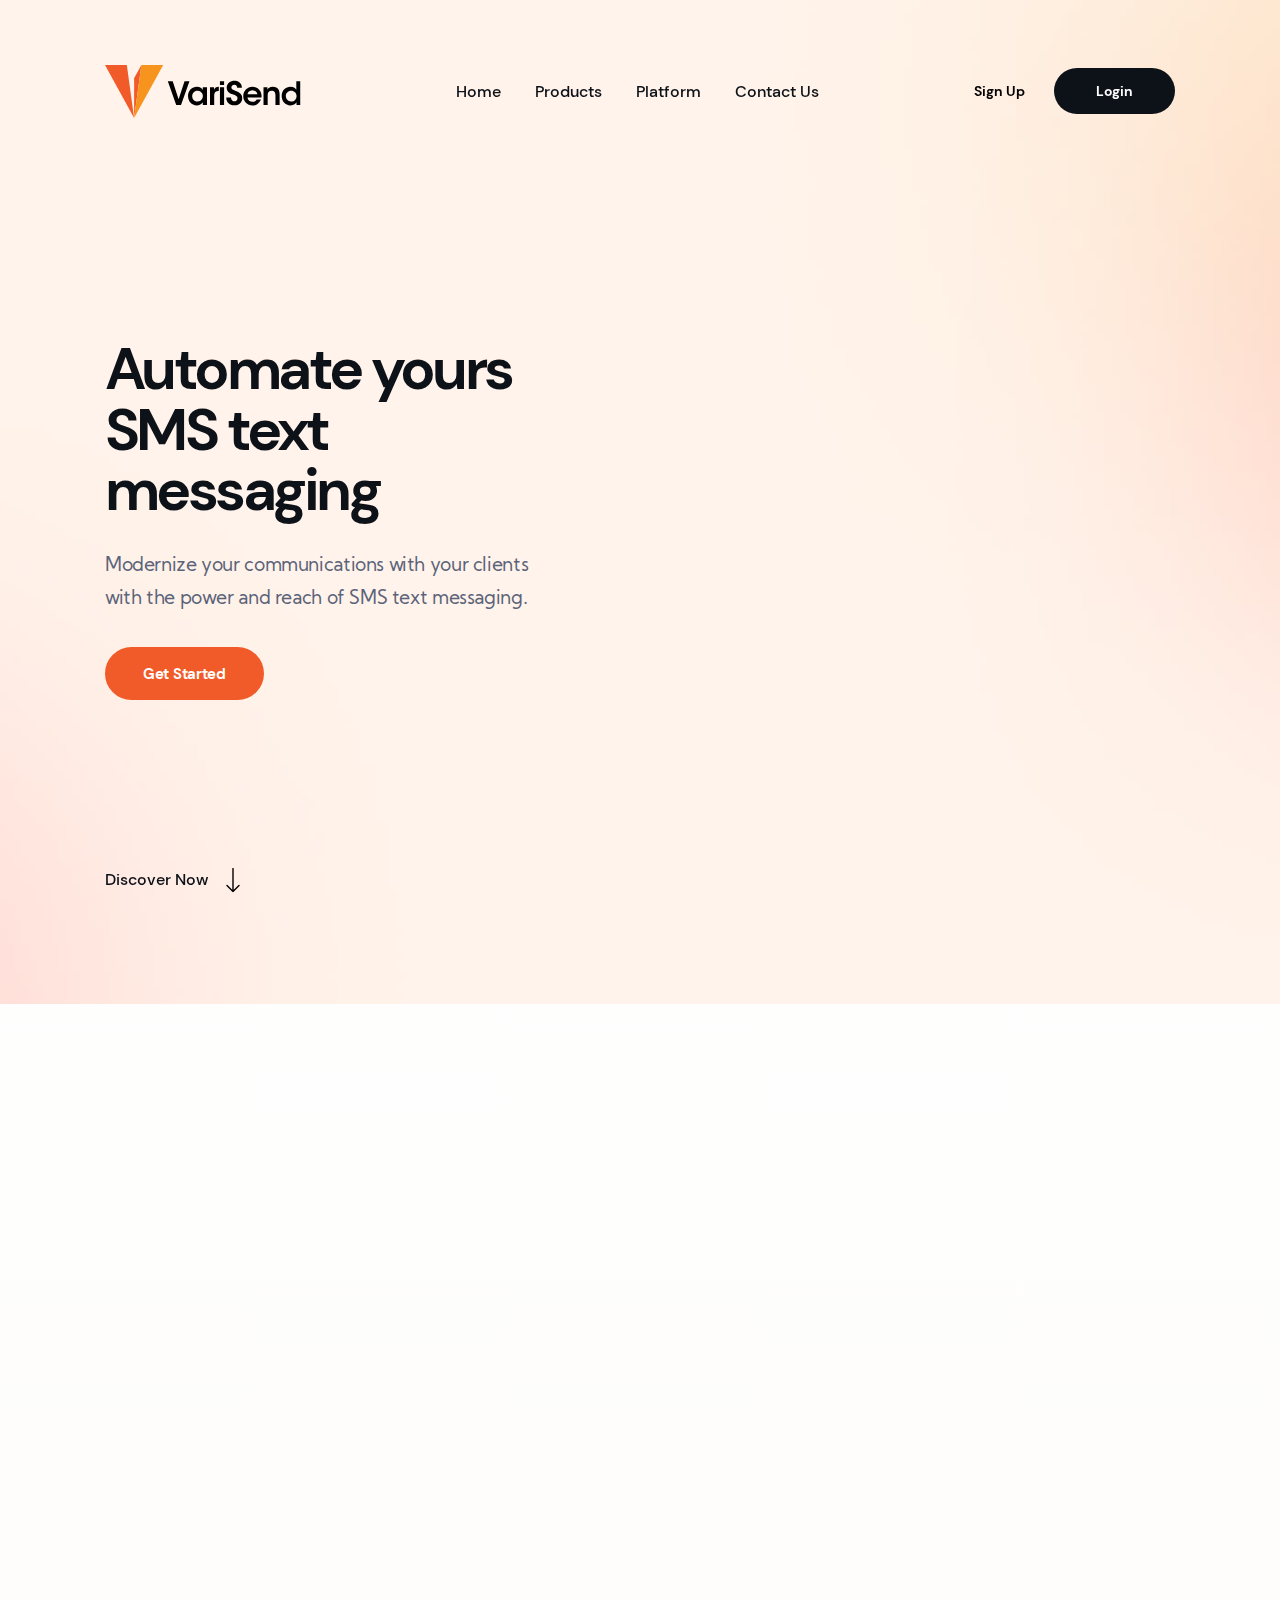
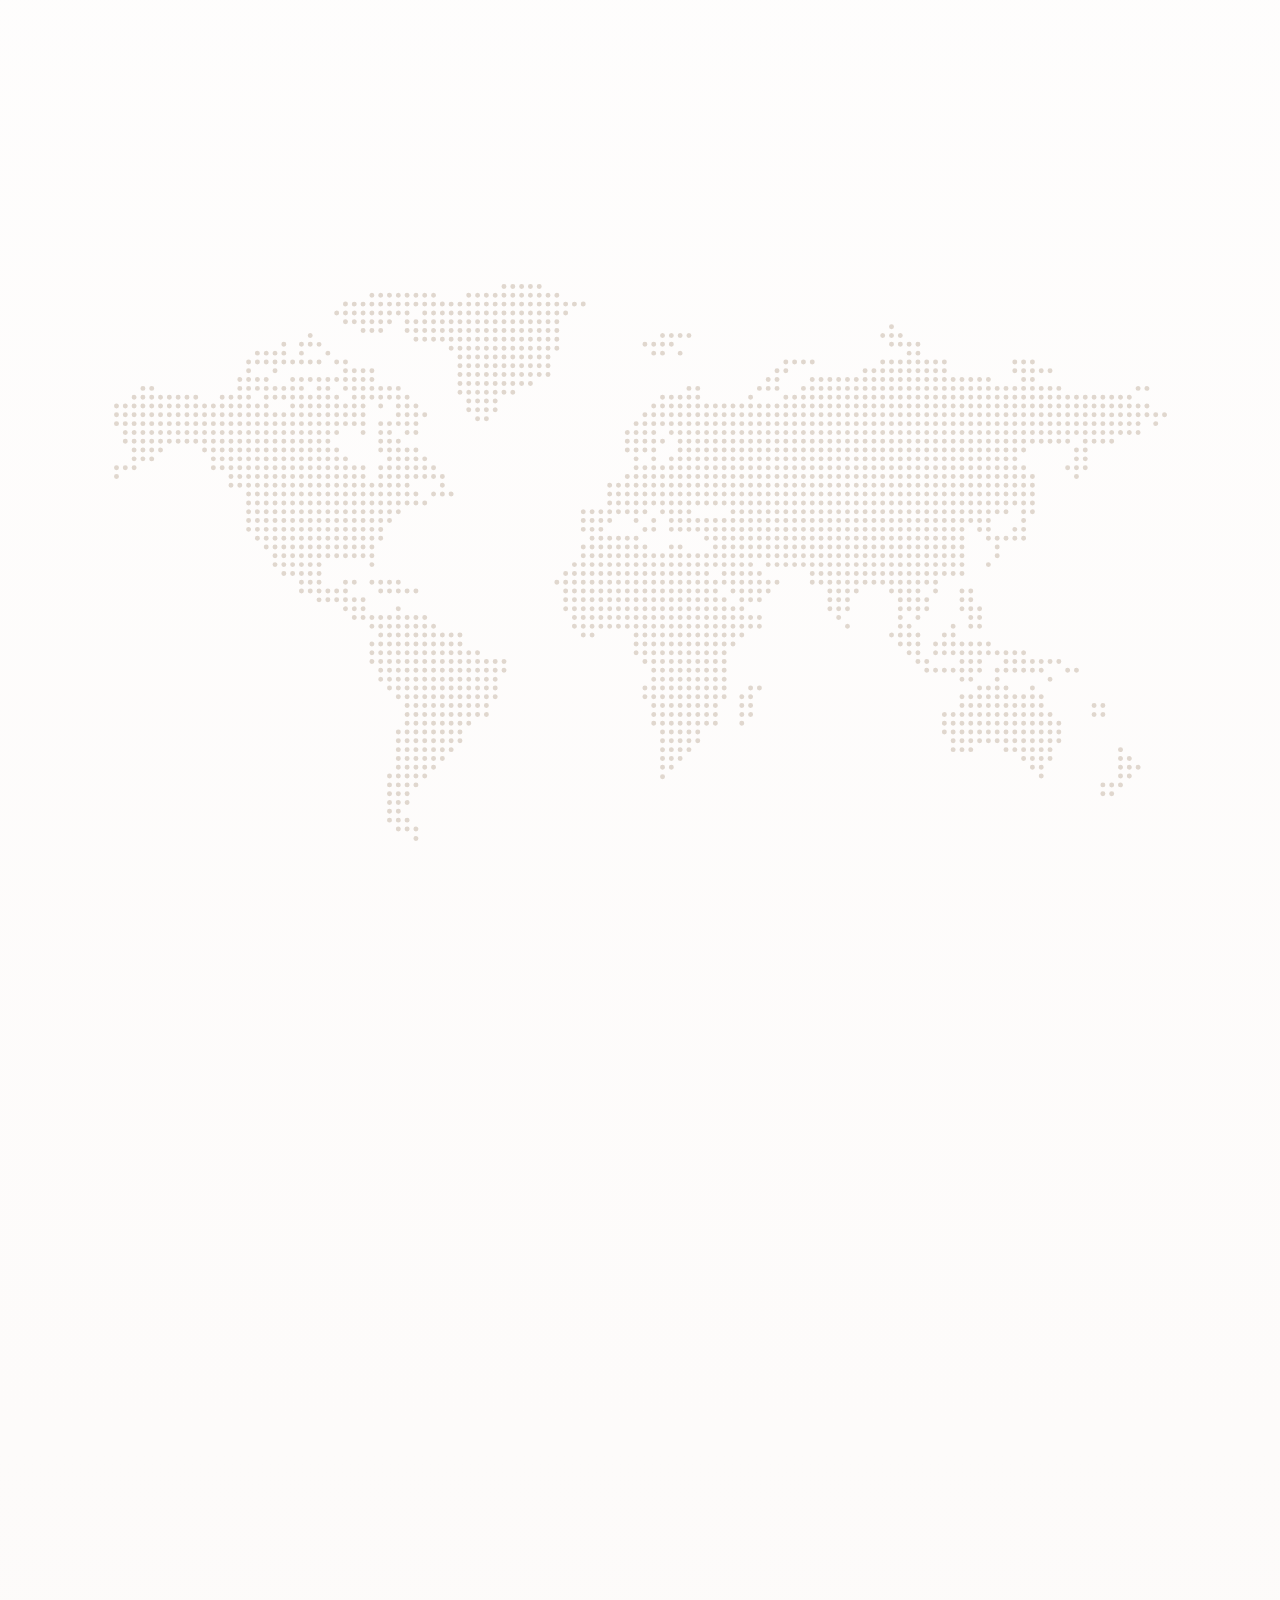
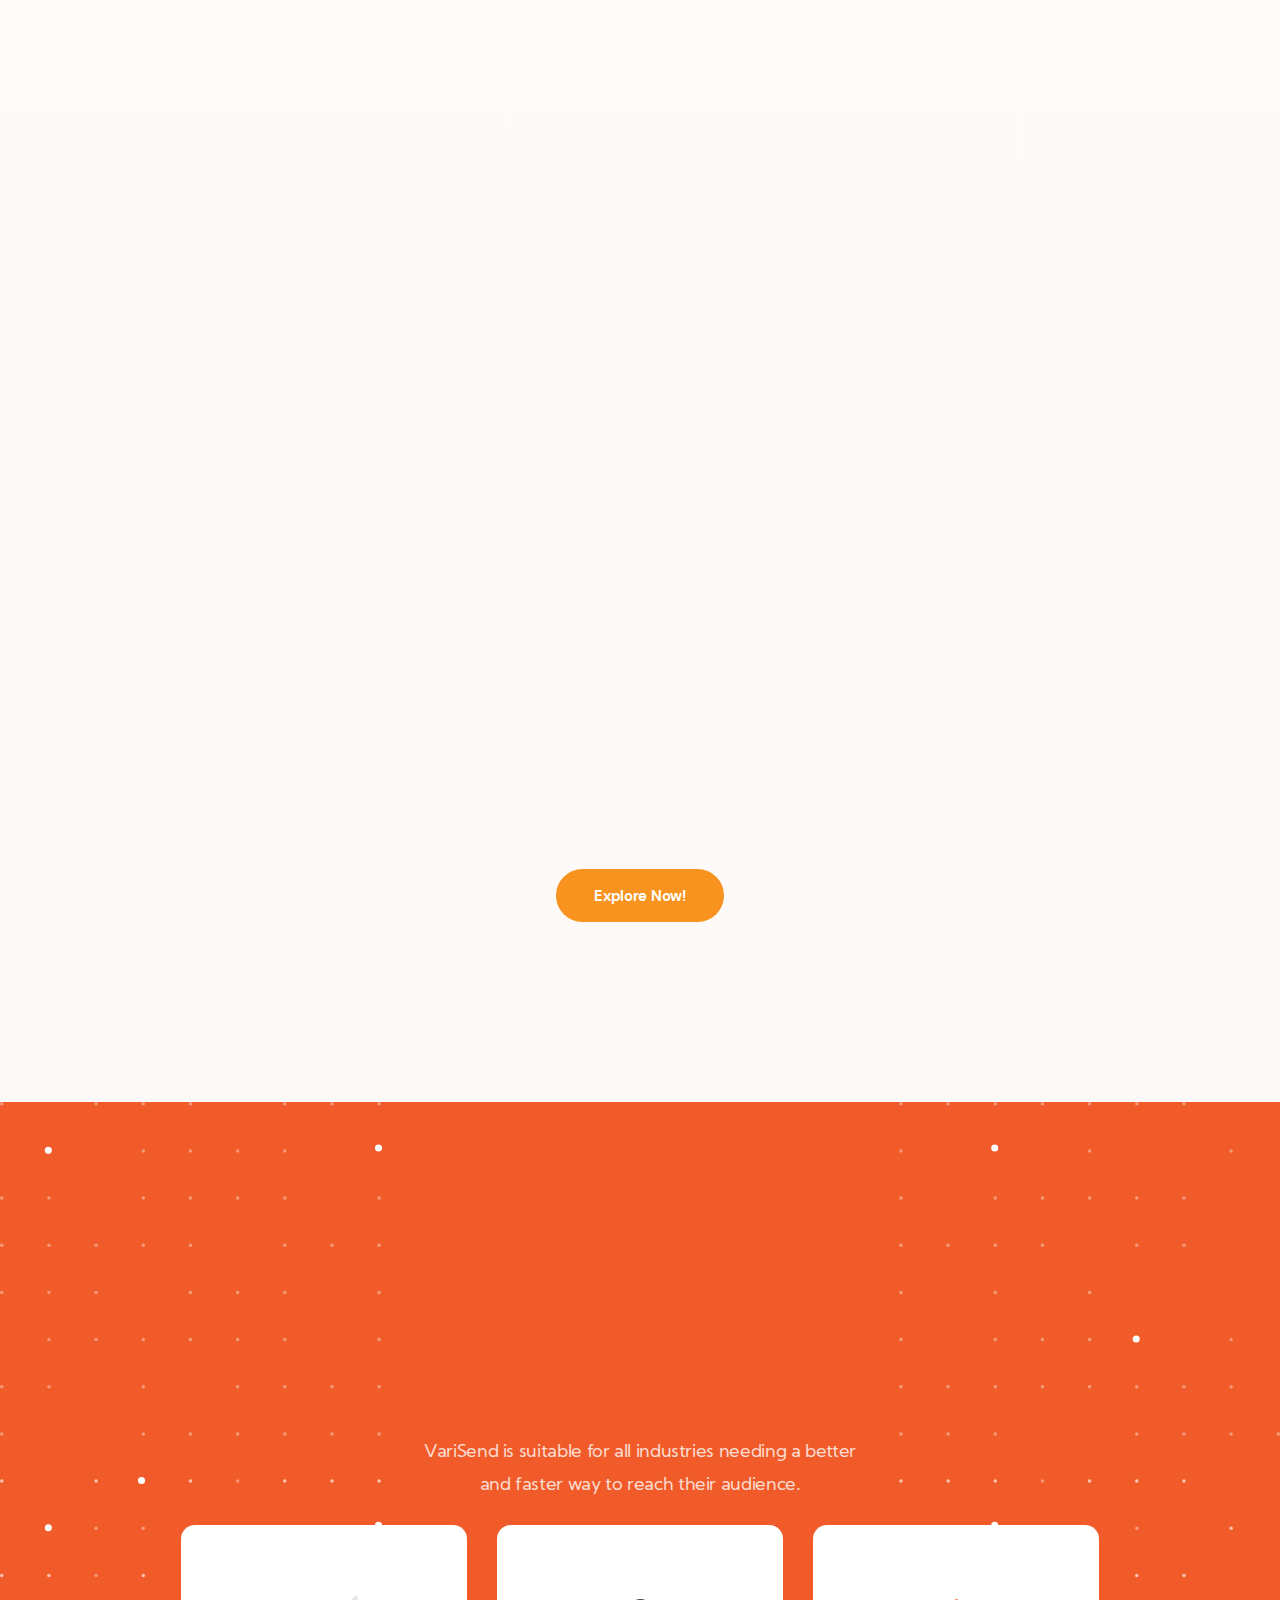
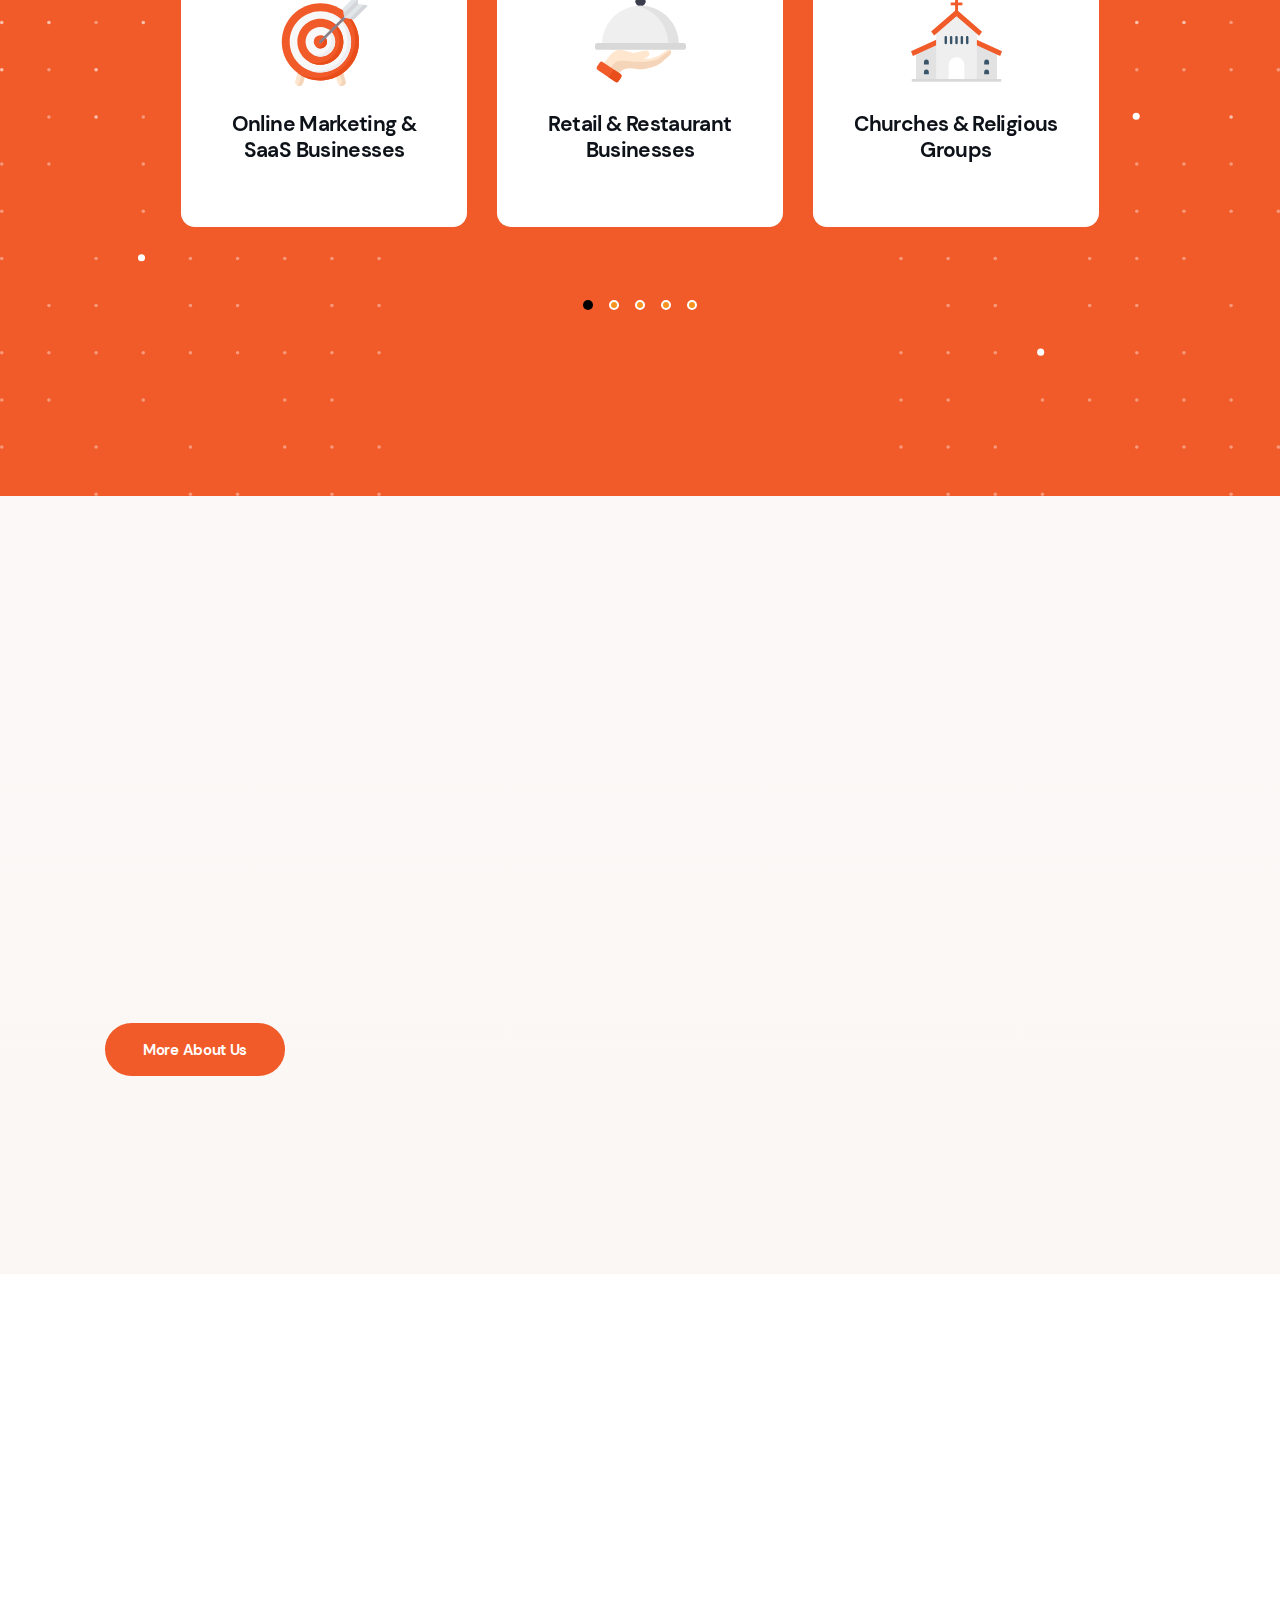
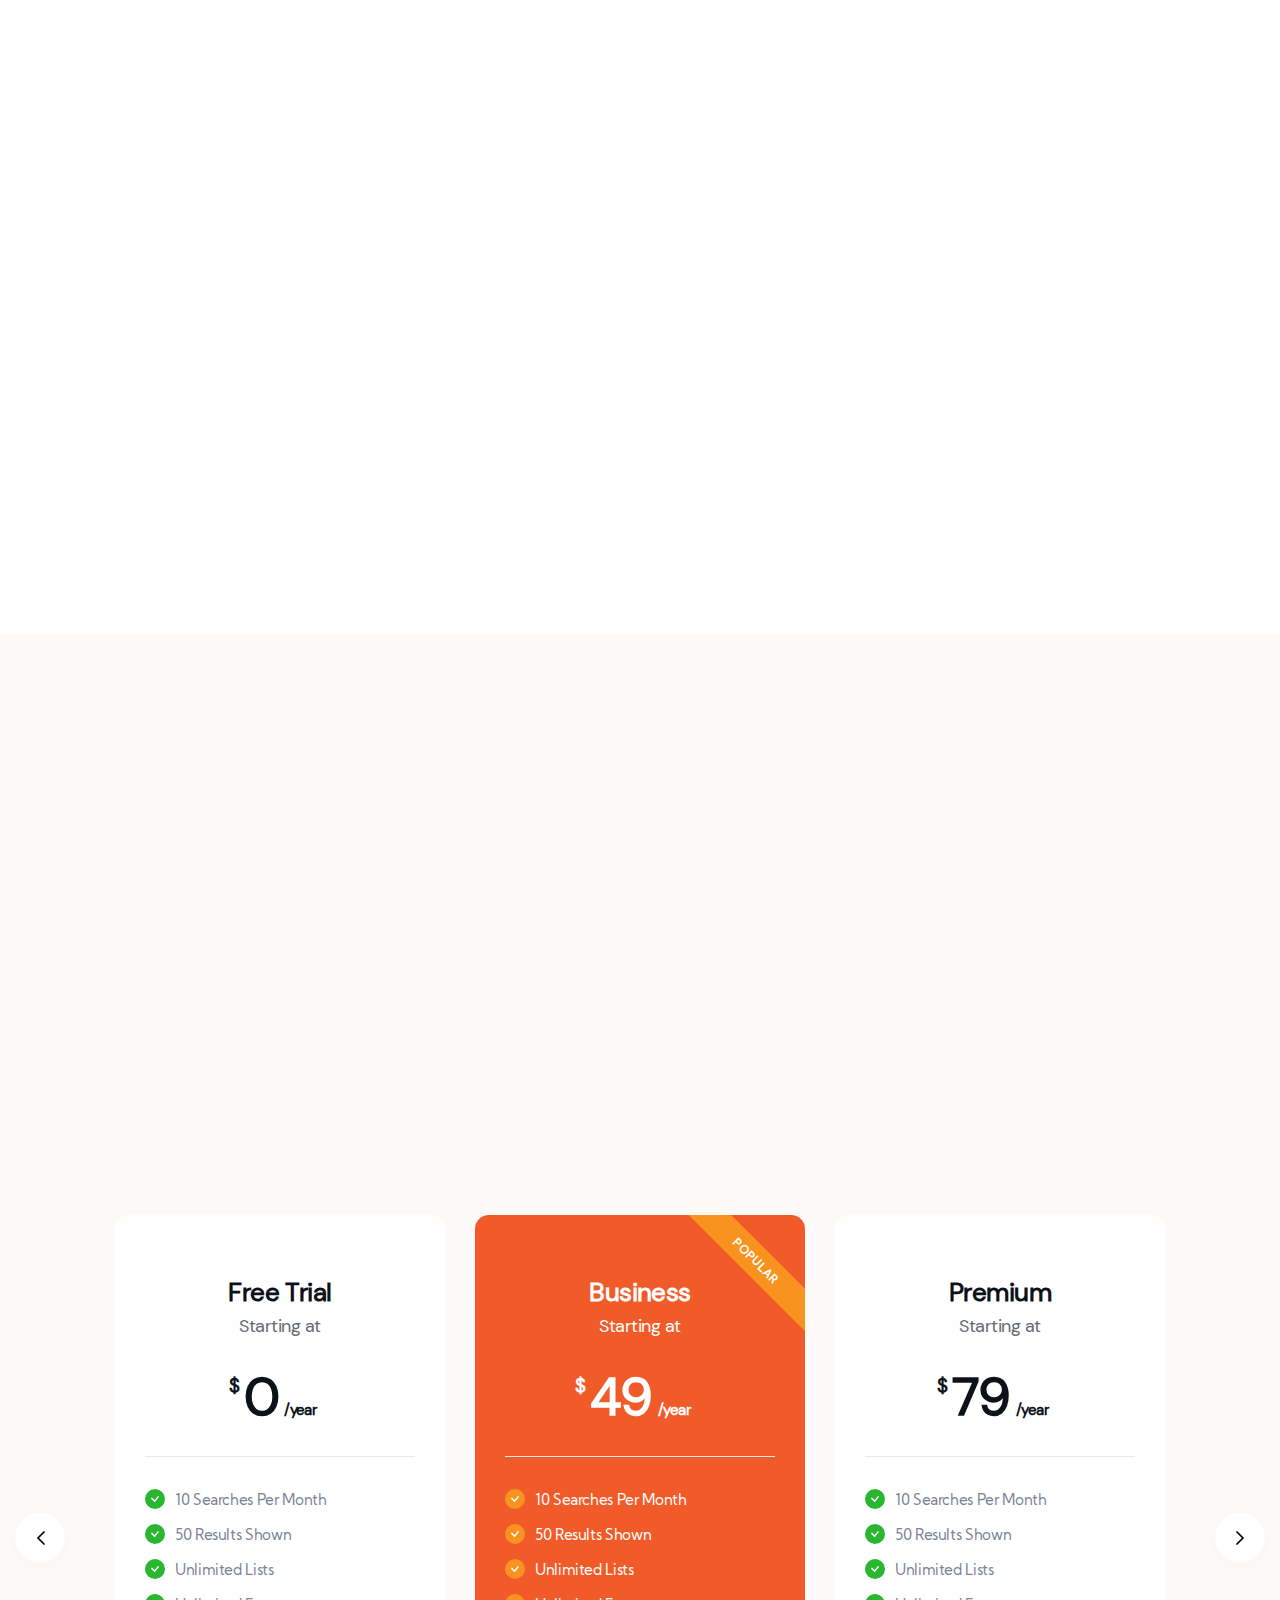
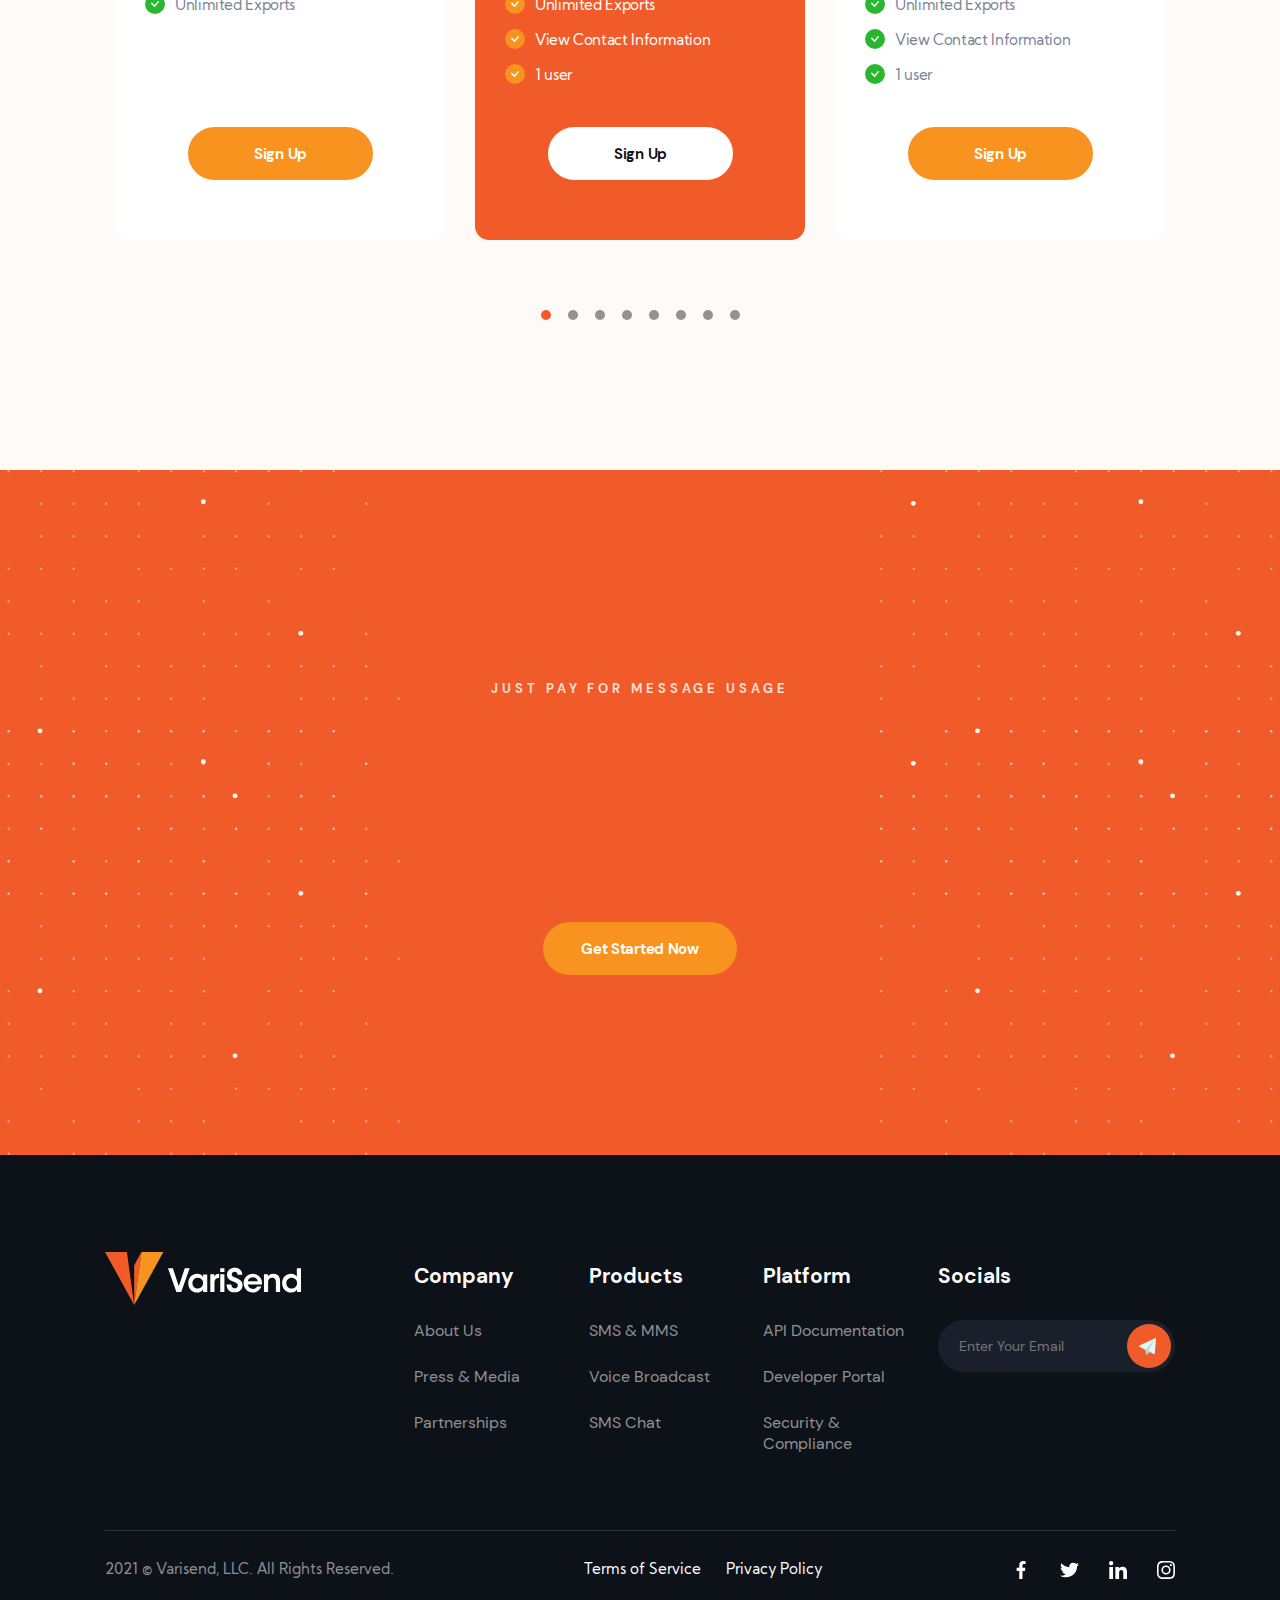
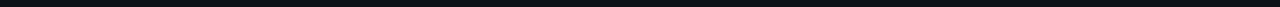
==== index.html @ 57ec8443 "0805,0008" ====
<!DOCTYPE html>
<html lang="en">

<head>
	<meta charset="UTF-8">
	<meta http-equiv="X-UA-Compatible" content="IE=edge">
	<meta name="keywords" content="">
	<meta name="description" content="">
	<meta name="viewport" content="width=device-width, initial-scale=1, maximum-scale=1">
	<title>Varisend</title>
	<link rel="stylesheet" href="css/swiper-bundle.min.css">
	<link rel="stylesheet" href="css/style.css">
	<link rel="stylesheet" href="css/responsive.css">
</head>

<body>

	<!-- Gradient -->
	<div class="gradient">

		<!-- Header -->
		<header class="header" id="header">
			<div class="container">
				<div class="header__sticky-wrap">
					<div class="header__top">
						<div class="header__logo">
							<a href="#header">
								<img src="images/icons/logo.svg" alt="logo icon">
							</a>
						</div>
						<nav class="header__menu-pc">
							<ul class="header__menu-list">
								<li class="header__menu-item">
									<a href="#header">Home</a>
								</li>
								<li class="header__menu-item">
									<a href="#products">Products</a>
								</li>
								<li class="header__menu-item">
									<a href="#plugins">Platform</a>
								</li>
								<li class="header__menu-item">
									<a href="#">Contact Us</a>
								</li>
							</ul>
						</nav>
						<div class="header__buttons-pc">
							<a class="header__sign-button" href="#">Sign Up</a>
							<a class="header__login-button" href="#">Login</a>
						</div>
						<div class="header__burger-wrap">
							<div class="header__burger-inner">
								<div class="header__menu-toggle">
									<div class="header__burger">
										<span></span>
										<span></span>
										<span></span>
									</div>
									<div class="header__cross">
										<span></span>
										<span></span>
									</div>
								</div>
								<a class="header__burger-menu" href="#">Menu</a>
								<a class="header__burger-close is-hide" href="#">Close</a>
							</div>
						</div>
					</div>
				</div>
				<div class="header__main">
					<div class="header__main-left">
						<h1>
							Automate yours SMS text messaging
						</h1>
						<p>
							Modernize your communications with your clients with the power and reach of SMS text
							messaging.
						</p>
						<div class="header__main-button global-button">
							<a href="#">
								Get Started
								<img src="images/icons/arrow-right.svg" alt="arrow icon">
							</a>
						</div>
						<div class="header__main-down">
							<a href="#connect">
								Discover Now
							</a>
						</div>
					</div>
					<div class="header__main-right">
						<div class="header__right-item mobile-show"></div>
						<div class="header__right-item mobile-show">
							<picture>
								<source type="image/webp" srcset="images/header/1.webp">
								<img src="images/header/1.png" alt="user photo">
							</picture>
						</div>
						<div class="header__right-item mobile-show"></div>
						<div class="header__right-item mobile-show"></div>
						<div class="header__right-item mobile-show">
							<span></span>
							<span></span>
							<span></span>
							<span></span>
						</div>
						<div class="header__right-item mobile-show">
							<picture>
								<source type="image/webp" srcset="images/header/2@2x.webp">
								<img src="images/header/2.png" alt="user photo">
							</picture>
						</div>
						<div class="header__right-item mobile-show"></div>
						<div class="header__right-item mobile-show"></div>
					</div>
				</div>
			</div>
		</header>

		<!-- Connect -->
		<div class="connect" id="connect">
			<div class="container">
				<div class="connect__inner">
					<span class="pre-title bottom-to-top tablet-show">Welcome to varisend</span>
					<h2 class="bottom-to-top tablet-show">
						Connect your Apps with SMS to see exponential results for your business
					</h2>
					<div class="connect__items">
						<div class="connect__item bottom-to-top tablet-show">
							<a href="#">
								<img src="images/icons/communicatons.svg" alt="communications icon">
							</a>
							<h5>Instant Communications</h5>
							<span>Users get and open messages in second</span>
						</div>
						<div class="connect__item bottom-to-top tablet-show">
							<a href="#">
								<img src="images/icons/ratings.svg" alt="ratings icon">
							</a>
							<h5>Highest Response Rates</h5>
							<span>SMS delivers the best ROI</span>
						</div>
						<div class="connect__item bottom-to-top tablet-show">
							<a href="#">
								<img src="images/icons/dart.svg" alt="dart icon">
							</a>
							<h5>Global Reach</h5>
							<span>Reach your audience worldwide</span>
						</div>
					</div>
					<div class="connect__button global-button bottom-to-top tablet-show">
						<a href="#">Get Started
							<img src="images/icons/arrow-right.svg" alt="arrow icon">
						</a>
					</div>
				</div>
			</div>
		</div>

		<!-- Map -->
		<div class="map">
			<div class="container">
				<div class="map__inner">
					<div class="map__item">
						<div class="map__dot"></div>
						<div class="map__popup">
							<span>Hello</span>
							<span class="triangle"></span>
						</div>
					</div>
					<div class="map__item">
						<div class="map__dot"></div>
						<div class="map__popup">
							<span>Hello</span>
							<span class="triangle"></span>
						</div>
					</div>
					<div class="map__item">
						<div class="map__dot"></div>
						<div class="map__popup">
							<span>Hello</span>
							<span class="triangle"></span>
						</div>
					</div>
					<div class="map__item">
						<div class="map__dot"></div>
						<div class="map__popup">
							<span>Hello</span>
							<span class="triangle"></span>
						</div>
					</div>
					<div class="map__item">
						<div class="map__dot"></div>
						<div class="map__popup">
							<span>Hello</span>
							<span class="triangle"></span>
						</div>
					</div>
					<div class="map__item">
						<div class="map__dot"></div>
						<div class="map__popup">
							<span>Hello</span>
							<span class="triangle"></span>
						</div>
					</div>
					<div class="map__item">
						<div class="map__dot"></div>
						<div class="map__popup">
							<span>Hello</span>
							<span class="triangle"></span>
						</div>
					</div>
					<div class="map__item">
						<div class="map__dot"></div>
						<div class="map__popup">
							<span>Hello</span>
							<span class="triangle"></span>
						</div>
					</div>
					<div class="map__item">
						<div class="map__dot"></div>
						<div class="map__popup">
							<span>Hello</span>
							<span class="triangle"></span>
						</div>
					</div>
					<img src="images/icons/map.svg" alt="">
				</div>
			</div>
		</div>

		<!-- Products -->
		<div class="products" id="products">
			<div class="container">
				<div class="products__inner">
					<span class="pre-title bottom-to-top">Our Products</span>
					<h2 class="bottom-to-top">Products &amp; Features</h2>
					<div class="products__items">
						<a class="products__item bottom-to-top" href="#">
							<div>
								<img src="images/icons/chat-3.svg" alt="chat icon">
							</div>
							<span>SMS Gateway</span>
							<p>
								Send &amp; received SMS text
								messages worldwide.
							</p>
						</a>
						<a class="products__item bottom-to-top" href="#">
							<div>
								<img src="images/icons/mms.svg" alt="mms icon">
							</div>
							<span>SMMS Gateway</span>
							<p>
								Send &amp; received MMS text
								messages worldwide.
							</p>
						</a>
						<a class="products__item bottom-to-top" href="#">
							<div>
								<img src="images/icons/chat-4.svg" alt="chat icon">
							</div>
							<span>SMS Chat</span>
							<p>
								Two way SMS communications
								with your
							</p>
						</a>
						<a class="products__item bottom-to-top" href="#">
							<div>
								<img src="images/icons/microphone.svg" alt="microphone icon">
							</div>
							<span>Voice Broadcast</span>
						</a>
						<a class="products__item bottom-to-top" href="#">
							<div>
								<img src="images/icons/groups.svg" alt="groups icon">
							</div>
							<span>Manage Contacts &amp; Groups</span>
						</a>
						<a class="products__item bottom-to-top" href="#">
							<div>
								<img src="images/icons/number.svg" alt="number icon">
							</div>
							<span>Get Your SMS Number</span>
						</a>
					</div>
				</div>
			</div>
		</div>

		<!-- Plugins -->
		<div class="plugins" id="plugins">
			<div class="container">
				<div class="plugins__inner">
					<span class="pre-title bottom-to-top">
						Compartible plugins
					</span>
					<h2 class="bottom-to-top">
						Developer Friendly
					</h2>
					<p class="bottom-to-top">
						Varisend offers a full integration for developers to connect their apps with
						support for 3rd party platforms support.
					</p>
					<div class="plugins__items">
						<a class="plugins__item bottom-to-top" href="#">
							<div class="plugins__item-img">
								<img src="images/icons/zapier.svg" alt="zapier svg">
							</div>
							<span>Zapier App</span>
						</a>
						<a class="plugins__item bottom-to-top" href="#">
							<div class="plugins__item-img">
								<img src="images/icons/wp.svg" alt="wp svg">
							</div>
							<span>Wordpress Plugin</span>
						</a>
						<a class="plugins__item bottom-to-top" href="#">
							<div class="plugins__item-img">
								<img src="images/icons/webhooks.svg" alt="webhooks svg">
							</div>
							<span>Webhooks Integration</span>
						</a>
						<a class="plugins__item bottom-to-top" href="#">
							<div class="plugins__item-img">
								<img src="images/icons/dev-api.png" alt="dev-api svg">
							</div>
							<span>Full Developer API</span>
						</a>
					</div>
					<div class="plugins__button global-button">
						<a href="#">Explore Now!
							<img src="images/icons/arrow-right.svg" alt="arrow icon">
						</a>
					</div>
				</div>
			</div>
		</div>

		<!-- Suitable -->
		<div class="suitable">
			<div class="container">
				<div class="suitable__inner">
					<span class="pre-title bottom-to-top">Optional subtitle</span>
					<h2 class="bottom-to-top">
						Who is SMS suitable for?
					</h2>
					<p class="bottom-to-top">
						VariSend is suitable for all industries needing a better and
						faster way to reach their audience.
					</p>
					<div class="suitable__slider">
						<div class="swiper-container suitable__slider-container">
							<div class="swiper-wrapper suitable__slider-wrapper">
								<div class="swiper-slide">
									<a class="suitable__slider-item" href="#">
										<img src="images/icons/target.svg" alt="target icon">
										<span>
											Online Marketing &amp;
											SaaS Businesses
										</span>
									</a>
								</div>
								<div class="swiper-slide">
									<a class="suitable__slider-item" href="#">
										<img src="images/icons/retail.svg" alt="retail icon">
										<span>
											Retail &amp; Restaurant
											Businesses
										</span>
									</a>
								</div>
								<div class="swiper-slide">
									<a class="suitable__slider-item" href="#">
										<img src="images/icons/church.svg" alt="church icon">
										<span>
											Churches &amp; Religious
											Groups
										</span>
									</a>
								</div>
								<div class="swiper-slide">
									<a class="suitable__slider-item" href="#">
										<img src="images/icons/medical.svg" alt="medical icon">
										<span>
											Medical &amp; Health
											Services
										</span>
									</a>
								</div>
								<div class="swiper-slide">
									<a class="suitable__slider-item" href="#">
										<img src="images/icons/retail.svg" alt="retail icon">
										<span>
											Retail &amp; Restaurant
											Businesses
										</span>
									</a>
								</div>
							</div>
							<div class="swiper-pagination suitable__slider-pagination"></div>
						</div>
					</div>
				</div>
			</div>
		</div>

		<!-- Devices -->
		<div class="devices">
			<div class="container">
				<div class="devices__inner">
					<div class="devices__left">
						<h2 class="bottom-to-top">
							Looks Great On All Devices You Use Every Day
						</h2>
						<p class="bottom-to-top">
							Grow your mobile audience, engage clients and increase sales with
							our smartand effective SMS Marketing solutions.
						</p>
						<div class="devices__left-inner bottom-to-top">
							<span>Grow your mobile audience</span>
							<span>Engage clients and increase</span>
						</div>
						<div class="devices__button global-button">
							<a href="#">More About Us
								<img src="images/icons/arrow-right.svg" alt="arrow icon">
							</a>
						</div>
					</div>
					<div class="devices__right">
						<div class="devices__right-items">
							<a class="devices__right-item" href="#">
								<img src="images/icons/chat-5.svg" alt="chat icon">
								<span>Try Varisend now!</span>
							</a>
							<div class="devices__right-item"></div>
							<div class="devices__right-item">
								<div>
									<span></span>
									<span></span>
									<span></span>
								</div>
							</div>
						</div>
					</div>
				</div>
			</div>
		</div>

	</div><!-- Gradient -->

	<!-- Testimonials -->
	<div class="testimonials">
		<div class="container">
			<div class="testimonials__inner">
				<span class="pre-title bottom-to-top">testimonials</span>
				<h2 class="bottom-to-top">
					What People Are Saying About Us
				</h2>
				<div class="testimonials__items">
					<div class="testimonials__item bottom-to-top">
						<img src="images/testimonials/avatar-1.png" alt="user photo">
						<p>
							&ldquo; Error sit voluptatem accusantium doloremque laudantium, totam rem aperiam, eaque
							ipsa quae
							ab illo inventore veritatis
							et quasi. &ldquo;
						</p>
						<div class="testimonials__item-rating">
							<span></span>
							<span></span>
							<span></span>
							<span></span>
							<span></span>
						</div>
						<div class="testimonials__item-name">
							<span>Adam Smith</span>
							<span>VP and CMO at CTL</span>
						</div>
					</div>
					<div class="testimonials__item bottom-to-top">
						<img src="images/testimonials/avatar-2.png" alt="user photo">
						<p>
							&ldquo; Unde omnis iste natus error sit voluptatem accusantium doloremque laudantium, totam
							rem aperiam, eaque ipsa quae ab
							illo inventore veritatis et quasi. &ldquo;
						</p>
						<div class="testimonials__item-rating">
							<span></span>
							<span></span>
							<span></span>
							<span></span>
							<span></span>
						</div>
						<div class="testimonials__item-name">
							<span>Adam Smith</span>
							<span>VP and CMO at CTL</span>
						</div>
					</div>
					<div class="testimonials__item bottom-to-top">
						<img src="images/testimonials/avatar-3.png" alt="user photo">
						<p>
							&ldquo; Natus error sit voluptatem accusantium doloremque laudantium, totam rem aperiam,
							eaque ipsa quae ab illo inventore
							veritatis &ldquo;
						</p>
						<div class="testimonials__item-rating">
							<span></span>
							<span></span>
							<span></span>
							<span></span>
							<span></span>
						</div>
						<div class="testimonials__item-name">
							<span>Adam Smith</span>
							<span>VP and CMO at CTL</span>
						</div>
					</div>
				</div>
			</div>
		</div>
	</div>

	<!-- Pricing -->
	<div class="pricing">
		<div class="pricing__inner">
			<h3 class="bottom-to-top">
				Choose a plan that’s right for your business.
			</h3>
			<p class="bottom-to-top">
				You can be assured your personal information and any messages.
			</p>
			<div class="pricing__switcher bottom-to-top">
				<div class="pricing__switcher-text">
					<img src="images/icons/pricing-arrow.svg" alt="arrow image">
					<span>Save Up To 20%</span>
				</div>
				<div class="pricing__switcher-btn">
					<span>Yearly</span>
					<span>Monthly</span>
				</div>
			</div>
		</div>
		<div class="pricing__plan-yearly pricing__plans">
			<div class="pricing__plan-slider">
				<div class="swiper-button-prev"></div>
				<div class="swiper-container pricing__yearly">
					<div class="swiper-wrapper">
						<div class="swiper-slide">
							<div class="pricing__item">
								<h5 class="pricing__item-title">Free Trial</h5>
								<span class="pricing__item-subtitle">Starting at</span>
								<div class="pricing__item-price"><span>0</span>
									<p class="pricing__plan">/year</p>
									<p class="pricing__plan is-hide">/month</p>
								</div>
								<ul class="pricing__item-list">
									<li>
										10 Searches Per Month
									</li>
									<li>
										50 Results Shown
									</li>
									<li>
										Unlimited Lists
									</li>
									<li>
										Unlimited Exports
									</li>
								</ul>
								<div class="pricing__item-btn global-button">
									<a href="#">
										Sign Up
										<img src="images/icons/arrow-right.svg" alt="arrow icon">
									</a>
								</div>
							</div>
						</div>
						<div class="swiper-slide">
							<div class="pricing__item pricing__item-popular">
								<h5 class="pricing__item-title">Business</h5>
								<span class="pricing__item-subtitle">Starting at</span>
								<div class="pricing__item-price">
									<span class="pricing__plan">49</span>
									<span class="pricing__plan is-hide">29</span>
									<p class="pricing__plan">/year</p>
									<p class="pricing__plan is-hide">/month</p>
								</div>
								<ul class="pricing__item-list">
									<li>
										10 Searches Per Month
									</li>
									<li>
										50 Results Shown
									</li>
									<li>
										Unlimited Lists
									</li>
									<li>
										Unlimited Exports
									</li>
									<li>
										View Contact Information
									</li>
									<li>
										1 user
									</li>
								</ul>
								<div class="pricing__item-btn global-button">
									<a href="#">
										Sign Up
										<img src="images/icons/arrow-right-bk.svg" alt="arrow icon">
									</a>
								</div>
							</div>
						</div>
						<div class="swiper-slide">
							<div class="pricing__item">
								<h5 class="pricing__item-title">Premium</h5>
								<span class="pricing__item-subtitle">Starting at</span>
								<div class="pricing__item-price">
									<span class="pricing__plan">79</span>
									<span class="pricing__plan is-hide">59</span>
									<p class="pricing__plan">/year</p>
									<p class="pricing__plan is-hide">/month</p>
								</div>
								<ul class="pricing__item-list">
									<li>
										10 Searches Per Month
									</li>
									<li>
										50 Results Shown
									</li>
									<li>
										Unlimited Lists
									</li>
									<li>
										Unlimited Exports
									</li>
									<li>
										View Contact Information
									</li>
									<li>
										1 user
									</li>
								</ul>
								<div class="pricing__item-btn global-button">
									<a href="#">
										Sign Up
										<img src="images/icons/arrow-right.svg" alt="arrow icon">
									</a>
								</div>
							</div>
						</div>
						<div class="swiper-slide ">
							<div class="pricing__item">
								<h5 class="pricing__item-title">Enterprise</h5>
								<span class="pricing__item-subtitle">Starting at</span>
								<div class="pricing__item-price">
									<span class="pricing__plan">99</span>
									<span class="pricing__plan is-hide">79</span>
									<p class="pricing__plan">/year</p>
									<p class="pricing__plan is-hide">/month</p>
								</div>
								<ul class="pricing__item-list">
									<li>
										10 Searches Per Month
									</li>
									<li>
										50 Results Shown
									</li>
									<li>
										Unlimited Lists
									</li>
									<li>
										Unlimited Exports
									</li>
									<li>
										View Contact Information
									</li>
									<li>
										1 user
									</li>
								</ul>
								<div class="pricing__item-btn global-button">
									<a href="#">
										Sign Up
										<img src="images/icons/arrow-right.svg" alt="arrow icon">
									</a>
								</div>
							</div>
						</div>
						<div class="swiper-slide">
							<div class="pricing__item">
								<h5 class="pricing__item-title">Free Trial</h5>
								<span class="pricing__item-subtitle">Starting at</span>
								<div class="pricing__item-price"><span>0</span>
									<p class="pricing__plan">/year</p>
									<p class="pricing__plan is-hide">/month</p>
								</div>
								<ul class="pricing__item-list">
									<li>
										10 Searches Per Month
									</li>
									<li>
										50 Results Shown
									</li>
									<li>
										Unlimited Lists
									</li>
									<li>
										Unlimited Exports
									</li>
								</ul>
								<div class="pricing__item-btn global-button">
									<a href="#">
										Sign Up
										<img src="images/icons/arrow-right.svg" alt="arrow icon">
									</a>
								</div>
							</div>
						</div>
						<div class="swiper-slide">
							<div class="pricing__item pricing__item-popular">
								<h5 class="pricing__item-title">Business</h5>
								<span class="pricing__item-subtitle">Starting at</span>
								<div class="pricing__item-price">
									<span class="pricing__plan">49</span>
									<span class="pricing__plan is-hide">29</span>
									<p class="pricing__plan">/year</p>
									<p class="pricing__plan is-hide">/month</p>
								</div>
								<ul class="pricing__item-list">
									<li>
										10 Searches Per Month
									</li>
									<li>
										50 Results Shown
									</li>
									<li>
										Unlimited Lists
									</li>
									<li>
										Unlimited Exports
									</li>
									<li>
										View Contact Information
									</li>
									<li>
										1 user
									</li>
								</ul>
								<div class="pricing__item-btn global-button">
									<a href="#">
										Sign Up
										<img src="images/icons/arrow-right-bk.svg" alt="arrow icon">
									</a>
								</div>
							</div>
						</div>
						<div class="swiper-slide">
							<div class="pricing__item">
								<h5 class="pricing__item-title">Premium</h5>
								<span class="pricing__item-subtitle">Starting at</span>
								<div class="pricing__item-price">
									<span class="pricing__plan">79</span>
									<span class="pricing__plan is-hide">59</span>
									<p class="pricing__plan">/year</p>
									<p class="pricing__plan is-hide">/month</p>
								</div>
								<ul class="pricing__item-list">
									<li>
										10 Searches Per Month
									</li>
									<li>
										50 Results Shown
									</li>
									<li>
										Unlimited Lists
									</li>
									<li>
										Unlimited Exports
									</li>
									<li>
										View Contact Information
									</li>
									<li>
										1 user
									</li>
								</ul>
								<div class="pricing__item-btn global-button">
									<a href="#">
										Sign Up
										<img src="images/icons/arrow-right.svg" alt="arrow icon">
									</a>
								</div>
							</div>
						</div>
						<div class="swiper-slide ">
							<div class="pricing__item">
								<h5 class="pricing__item-title">Enterprise</h5>
								<span class="pricing__item-subtitle">Starting at</span>
								<div class="pricing__item-price">
									<span class="pricing__plan">99</span>
									<span class="pricing__plan is-hide">79</span>
									<p class="pricing__plan">/year</p>
									<p class="pricing__plan is-hide">/month</p>
								</div>
								<ul class="pricing__item-list">
									<li>
										10 Searches Per Month
									</li>
									<li>
										50 Results Shown
									</li>
									<li>
										Unlimited Lists
									</li>
									<li>
										Unlimited Exports
									</li>
									<li>
										View Contact Information
									</li>
									<li>
										1 user
									</li>
								</ul>
								<div class="pricing__item-btn global-button">
									<a href="#">
										Sign Up
										<img src="images/icons/arrow-right.svg" alt="arrow icon">
									</a>
								</div>
							</div>
						</div>
					</div>
				</div>
				<div class="swiper-pagination1 pricing__slider-pagination"></div>
				<div class="swiper-button-next"></div>
			</div>
		</div>
	</div>

	<!-- Payments -->
	<div class="payments">
		<div class="container">
			<div class="payments__inner">
				<span class="pre-title bottom-to-top">Just pay for message usage</span>
				<h2 class="bottom-to-top">
					Get free lifetime access to
					the Varisend platform!
				</h2>
				<p class="bottom-to-top">500 free SMS credits with any package!</p>
				<div class="payments__button global-button">
					<a href="#">Get Started Now
						<img src="images/icons/arrow-right.svg" alt="arrow icon">
					</a>
				</div>
			</div>
		</div>
	</div>

	<!-- Footer -->
	<footer class="footer">
		<div class="container">
			<div class="footer__inner">
				<div class="footer__top">
					<div class="footer__logo">
						<a href="#">
							<img src="images/icons/logo-w.svg" alt="logo icon">
						</a>
					</div>
					<div class="footer__menu">
						<div class="footer__menu-item">
							<h6>Company</h6>
							<ul class="footer__menu-list">
								<li><a href="#">About Us</a></li>
								<li><a href="#">Press &amp; Media</a></li>
								<li><a href="#">Partnerships</a></li>
							</ul>
						</div>
						<div class="footer__menu-item">
							<h6>Products</h6>
							<ul class="footer__menu-list">
								<li><a href="#">SMS &amp; MMS</a></li>
								<li><a href="#">Voice Broadcast</a></li>
								<li><a href="#">SMS Chat</a></li>
							</ul>
						</div>
						<div class="footer__menu-item">
							<h6>Platform</h6>
							<ul class="footer__menu-list">
								<li><a href="#">API Documentation</a></li>
								<li><a href="#">Developer Portal</a></li>
								<li><a href="#">Security &amp; Compliance</a></li>
							</ul>
						</div>
						<div class="footer__menu-item">
							<h6>Socials</h6>
							<form class="footer__menu-form">
								<input class="footer__form-input" type="text" placeholder="Enter Your Email">
								<input class="footer__form-btn" type="submit" value="">
							</form>
						</div>
					</div>
				</div>
				<div class="footer__bottom">
					<span class="footer__bottom-rights">
						2021 &copy; Varisend, LLC. All Rights Reserved.
					</span>
					<div class="footer__bottom-terms">
						<a href="terms_conditions.html">Terms of Service</a>
						<a href="privacy_policy.html">Privacy Policy</a>
					</div>
					<div class="footer__bottom-socials">
						<a href="#">
							<img src="images/icons/facebook.svg" alt="facebook icon">
						</a>
						<a href="#">
							<img src="images/icons/twitter.svg" alt="twitter icon">
						</a>
						<a href="#">
							<img src="images/icons/linkedin.svg" alt="linkedin icon">
						</a>
						<a href="#">
							<img src="images/icons/instagram.svg" alt="instagram icon">
						</a>
					</div>
				</div>
			</div>
		</div>
	</footer>

	<!-- Sroll to top -->
	<div class="scrollup scrollup__hide">
		<img class="scrollup__img" src="images/icons/scroll-up.svg" alt="scroll up icon">
	</div>

	<!-- Sign popups -->
	<div class="sign-popup login-popup">
		<div class="sign-popup__inner">
			<div class="sign-popup__close">
				<div class="sign-popup__close-img"></div>
			</div>
			<div class="sign-popup__form-wrap">
				<div class="sign-popup__logo">
					<img src="images/icons/popup-logo.svg" alt="logo icon">
					<span>Varisend Login</span>
				</div>
				<form class="sign-popup__form" action="#">
					<input type="text" class="email-input" placeholder="Your Email">
					<span class="sign-popup__input-result"></span>
					<label class="sign-popup__password-wrap">
						<input class="sign-popup__password-input" type="password" id="password-input3"
							placeholder="Password" name="password" autocomplete="off">
						<span class="sigh-popup__password-control3 sign-popup__show-password">
							<img src="images/icons/password-icon.svg" alt="password show icon">
						</span>
					</label>
					<span class="sign-popup__form-inner">
						<label class="sign-popup__label">
							<input class="check-box" type="checkbox">
							<span class="check-style"></span>
							<span>Keep me logged in</span>
						</label>
						<a href="#">Forgot your password?</a>
					</span>
					<label class="sign-popup__btn-wrap">
						<input type="submit" value="Login Now">
					</label>
				</form>
			</div>
			<div class="sign-popup__bottom">
				<span>Not a member yet? </span>
				<a class="sign-popup__register-btn" href="#">Register now</a>
			</div>
		</div>
	</div>

	<div class="sign-popup register-popup">
		<div class="sign-popup__inner">
			<div class="sign-popup__close">
				<div class="sign-popup__close-img"></div>
			</div>
			<div class="sign-popup__form-wrap">
				<div class="sign-popup__logo">
					<img src="images/icons/popup-logo.svg" alt="logo icon">
					<span>Varisend Registration</span>
				</div>
				<form class="sign-popup__form" action="#">
					<input type="text" placeholder="Username" required>
					<input type="text" class="email-input" placeholder="Email">
					<span class="sign-popup__input-result"></span>
					<label class="sign-popup__password-wrap">
						<input class="sign-popup__password-input" type="password" id="password-input1"
							placeholder="Password" name="password" autocomplete="off">
						<span class="sigh-popup__password-control1 sign-popup__show-password">
							<img src="images/icons/password-icon.svg" alt="password show icon">
						</span>
					</label>
					<label class="sign-popup__password-wrap">
						<input class="sign-popup__password-input" type="password" id="password-input2"
							placeholder="Confilm Password" name="confirmp" autocomplete="off">
						<span class="sigh-popup__password-control2 sign-popup__show-password">
							<img src="images/icons/password-icon.svg" alt="password show icon">
						</span>
					</label>
					<label class="sign-popup__btn-wrap sign-popup__register">
						<input type="submit" value="Register Now">
					</label>
				</form>
			</div>
			<div class="sign-popup__bottom">
				<span>Are you a member?</span>
				<a class="sign-popup__login-btn" href="#">Login now</a>
			</div>
		</div>
	</div>

	<!-- Header popup -->
	<div class="header-popup">
		<div class="header-popup__top">
			<div class="header__logo">
				<a href="index.html">
					<img src="images/icons/logo.svg" alt="logo icon">
				</a>
			</div>
			<div class="header__burger-wrap">
				<div class="header__burger-inner">
					<div class="header__menu-toggle">
						<div class="header__burger">
							<span></span>
							<span></span>
							<span></span>
						</div>
						<div class="header__cross">
							<span></span>
							<span></span>
						</div>
					</div>
					<a class="header__burger-menu" href="#">Menu</a>
					<a class="header__burger-close is-hide" href="#">Close</a>
				</div>
			</div>
		</div>
		<nav class="header__menu">
			<ul class="header__menu-list">
				<li class="header__menu-item">
					<a href="index.html">Home</a>
				</li>
				<li class="header__menu-item">
					<a href="#products">Products</a>
				</li>
				<li class="header__menu-item">
					<a href="#plugins">Platform</a>
				</li>
				<li class="header__menu-item">
					<a href="#">Contact Us</a>
				</li>
			</ul>
		</nav>
		<div class="header__buttons">
			<a class="header__sign-button" href="#">Sign
				Up</a>
			<a class="header__login-button" href="#">Login</a>
		</div>
	</div>

	<script src="js/jquery.min.js"></script>
	<script src="js/swiper-bundle.min.js"></script>
	<script src="js/main.js"></script>
</body>

</html>
---- css/style.css ----
@font-face {
  font-family: 'KumbhSans-Regular';
  font-weight: 400;
  font-style: normal;
  src: local("KumbhSans-Regular"), url("../fonts/KumbhSans-Regular.woff2") format("woff2"), url("../fonts/KumbhSans-Regular.woff") format("woff");
  font-display: swap;
}

@font-face {
  font-family: 'DMSans-Regular';
  font-weight: 400;
  font-style: normal;
  src: local("DMSans-Regular"), url("../fonts/DMSans-Regular.woff2") format("woff2"), url("../fonts/DMSans-Regular.woff") format("woff");
  font-display: swap;
}

@font-face {
  font-family: 'DMSans-Medium';
  font-weight: 500;
  font-style: normal;
  src: local("DMSans-Medium"), url("../fonts/DMSans-Medium.woff2") format("woff2"), url("../fonts/DMSans-Medium.woff") format("woff");
  font-display: swap;
}

@font-face {
  font-family: 'DMSans-Bold';
  font-weight: 700;
  font-style: normal;
  src: local("DMSans-Bold"), url("../fonts/DMSans-Bold.woff2") format("woff2"), url("../fonts/DMSans-Bold.woff") format("woff");
  font-display: swap;
}

@font-face {
  font-family: 'KumbhSans-Bold';
  font-weight: 700;
  font-style: normal;
  src: local("KumbhSans-Bold"), url("../fonts/KumbhSans-Bold.woff2") format("woff2"), url("../fonts/KumbhSans-Bold.woff") format("woff");
  font-display: swap;
}

html {
  box-sizing: border-box;
}

body {
  min-height: 100vh;
  line-height: 1;
  background-color: #fff;
  -webkit-text-size-adjust: 100%;
  -webkit-font-smoothing: antialiased;
  -webkit-tap-highlight-color: transparent;
}

*,
*::after,
*::before {
  box-sizing: inherit;
}

ul,
ol {
  padding: 0;
  margin: 0;
}

ul[class] {
  list-style: none;
}

body,
h1,
h2,
h3,
h4,
h5,
h6,
p,
li,
figure,
figcaption,
blockquote,
dl,
dd {
  margin: 0;
  font-size: inherit;
  font: inherit;
}

img {
  display: block;
  max-width: 100%;
  border: none;
}

input {
  margin: 0;
  padding: 0;
  outline: none;
  background-clip: padding-box;
}

input::-moz-placeholder {
  -moz-transition: opacity .3s;
  transition: opacity .3s;
}

input:-ms-input-placeholder {
  -ms-transition: opacity .3s;
  transition: opacity .3s;
}

input::placeholder {
  transition: opacity .3s;
}

input:focus::-moz-placeholder {
  opacity: 0;
}

input:focus:-ms-input-placeholder {
  opacity: 0;
}

input:focus::placeholder {
  opacity: 0;
}

input[type=submit] {
  -webkit-appearance: none;
  cursor: pointer;
}

input:-webkit-autofill,
input:-webkit-autofill:hover,
input:-webkit-autofill:focus,
input:-webkit-autofill:active {
  box-shadow: 0 0 0 30px #fff inset !important;
}

input,
button,
optgroup,
textarea,
select {
  font: inherit;
}

button {
  cursor: pointer;
}

a,
a:visited {
  text-decoration: none;
  color: inherit;
}

a:hover {
  text-decoration: none;
}

table {
  border-collapse: collapse;
  border-spacing: 0;
}

th {
  font-weight: inherit;
}

body {
  font-family: 'DMSans-Regular', sans-serif;
  font-weight: 400;
}

.header__main-left p, .connect__item span, .products__item p, .plugins__inner p, .suitable__inner p, .devices__left p, .testimonials__item p, .footer__bottom, .terms__list-item p, .terms__sublist li, .privacy P, .anti-spam p, .pricing__inner p, .pricing__item-list {
  font-family: 'KumbhSans-Regular', sans-serif;
  font-weight: 400;
}

.payments__inner p, .terms__list-item span, .privacy h5, .anti-spam h3 {
  font-family: 'KumbhSans-Bold', sans-serif;
  font-weight: 700;
}

.header__burger-inner, .header__menu-list, .header__main-down a, .map__popup, .privacy__main-top span, .privacy__main-item span, .pricing__switcher-text, .sign-popup__form-inner, .sign-popup__bottom a {
  font-family: 'DMSans-Medium', sans-serif;
  font-weight: 500;
}

h2, .pre-title, .global-button a, .header__buttons, .header__buttons-pc, .header__main-left h1, .connect__item h5, .products__item span, .plugins__item span, .suitable__slider-item span, .testimonials__item-name span:nth-child(1), .footer__menu-item h6, .terms__main-list, .privacy__item-name, .anti-spam__main-items h5, .pricing__inner h3, .sign-popup__logo span, .sign-popup__form input[type='submit'] {
  font-family: 'DMSans-Bold', sans-serif;
  font-weight: 700;
}

body {
  font-size: 18px;
  background-color: #fff;
  position: relative;
}

.container {
  max-width: 1360px;
  padding: 0 15px;
  margin: 0 auto;
}

.gradient {
  background: linear-gradient(180deg, white 0%, #fbf7f5 100%);
}

h2 {
  font-size: 50px;
  line-height: 55px;
  text-align: center;
  letter-spacing: -0.03em;
  color: #0D1118;
  font-size: calc(30px + (50 - 30) * ((100vw - 320px) / (1920 - 320)));
  line-height: calc(35px + (55 - 35) * ((100vw - 320px) / (1920 - 320)));
}

.bottom-to-top {
  transform: translateY(30px);
  opacity: 0;
  transition: transform .3s, opacity .3s;
  transition-delay: .2s;
  transition-timing-function: ease-out;
}

.bottom-to-top.is-show {
  transform: translateY(0px);
  position: relative;
  opacity: 1;
  z-index: 1;
}

.pre-title {
  display: block;
  font-size: 13px;
  text-align: center;
  letter-spacing: 0.3em;
  text-transform: uppercase;
  color: #F15B29;
  margin-bottom: 34px;
}

.triangle {
  position: relative;
  display: block;
}

.triangle::after {
  content: '';
  position: absolute;
  left: 50%;
  top: 9px;
  border: 10px solid transparent;
  border-top: 10px solid #fff;
  transform: translateX(-50%);
}

.global-button a {
  align-items: center;
  border-radius: 40px;
  color: #fff;
  font-size: 16px;
  line-height: 21px;
  letter-spacing: -0.02em;
  padding: 19px 46px;
  transition: background-color .3s;
  display: inline-grid;
  grid-template-columns: repeat(2, auto);
}

.global-button a img {
  margin-left: -21px;
  opacity: 0;
  transition: margin .3s, opacity .4s;
}

.global-button a:hover img {
  margin-left: 13px;
  opacity: 1;
}

.header__burger-wrap span {
  display: block;
  background: #000;
  border-radius: 2px;
  transition: 0.25s ease-in-out;
}

.header__menu-toggle {
  width: 25px;
  height: 25px;
  position: relative;
  cursor: pointer;
  border-radius: 5px;
}

.header__menu-toggle .header__burger {
  position: absolute;
  height: 100%;
  width: 100%;
  display: grid;
  grid-template-columns: 1fr;
  grid-template-rows: auto;
  align-items: center;
}

.header__menu-toggle .header__burger span {
  width: 25px;
  height: 2px;
  position: relative;
}

.header__menu-toggle .header__burger span:nth-child(1) {
  transition-delay: 0.5s;
}

.header__menu-toggle .header__burger span:nth-child(2) {
  transition-delay: 0.625s;
}

.header__menu-toggle .header__burger span:nth-child(3) {
  transition-delay: 0.75s;
}

.header__menu-toggle .header__cross {
  position: absolute;
  width: 24px;
  height: 24px;
  transform: rotate(45deg);
}

.header__menu-toggle .header__cross span:nth-child(1) {
  height: 0%;
  width: 2px;
  position: absolute;
  top: 0px;
  left: 50%;
  transform: translateX(-50%);
  transition-delay: 0s;
}

.header__menu-toggle .header__cross span:nth-child(2) {
  width: 0%;
  height: 2px;
  position: absolute;
  left: 0;
  top: 50%;
  transform: translateY(-50%);
  transition-delay: 0.25s;
}

.header__menu-toggle.open .header__burger span {
  width: 0%;
}

.header__menu-toggle.open .header__burger span:nth-child(1) {
  transition-delay: 0s;
}

.header__menu-toggle.open .header__burger span:nth-child(2) {
  transition-delay: 0.125s;
}

.header__menu-toggle.open .header__burger span:nth-child(3) {
  transition-delay: 0.25s;
}

.header__menu-toggle.open .header__cross span:nth-child(1) {
  height: 100%;
  transition-delay: 0.625s;
}

.header__menu-toggle.open .header__cross span:nth-child(2) {
  width: 100%;
  transition-delay: 0.375s;
}

/* Scroll up */
.scrollup {
  opacity: 1;
  position: fixed;
  right: 40px;
  bottom: 50px;
  cursor: pointer;
  z-index: 50;
  background-color: #1B2433;
  width: 54px;
  height: 54px;
  display: flex;
  align-items: center;
  justify-content: center;
  border-radius: 50%;
  z-index: 50;
  transition: all .5s;
}

.scrollup img {
  width: 12px;
  height: 20px;
}

.scrollup:hover {
  background-color: #293447;
}

.scrollup:hover img {
  width: 12px;
  height: 24px;
}

.scrollup__hide {
  opacity: 0;
}

.arrow-down {
  display: flex;
  justify-content: center;
  margin-top: 70px;
  -webkit-animation: updown 1s infinite;
          animation: updown 1s infinite;
}

@-webkit-keyframes updown {
  0% {
    transform: translateY(-50%);
  }
  50% {
    transform: translateY(-80%);
  }
  100% {
    transform: translateY(-50%);
  }
}

@keyframes updown {
  0% {
    transform: translateY(-50%);
  }
  50% {
    transform: translateY(-80%);
  }
  100% {
    transform: translateY(-50%);
  }
}

.check-box {
  width: 1px;
  height: 1px;
  overflow: hidden;
  clip: rect(0 0 0 0);
  opacity: 0;
}

.check-style {
  position: relative;
  width: 22px;
  height: 22px;
  cursor: pointer;
  border: 1px solid #E6E6E6;
  border-radius: 6px;
  margin-right: 9px;
}

.check-box:checked + .check-style::before {
  content: "";
  width: 14px;
  height: 14px;
  position: absolute;
  background-color: #F15B29;
  top: 50%;
  left: 50%;
  border-radius: 4px;
  transform: translate(-50%, -50%);
}

.check-box:disabled + .check-style {
  border-color: #ccc;
}

.header-popup {
  position: fixed;
  top: 0;
  left: 0;
  width: 100%;
  height: 100%;
  background-color: #fff;
  display: grid;
  grid-template-columns: 1fr;
  grid-template-rows: -webkit-max-content 1fr -webkit-max-content;
  grid-template-rows: max-content 1fr max-content;
  align-items: center;
  opacity: 0;
  z-index: 99;
  pointer-events: none;
  transition: opacity .5s;
}

.header-popup.is-show {
  opacity: 1;
  pointer-events: all;
}

.header-popup__top {
  padding: 25px 15px 0;
  width: 100%;
  display: grid;
  grid-template-columns: 1fr -webkit-max-content;
  grid-template-columns: 1fr max-content;
  grid-template-rows: auto;
  align-items: center;
}

.header {
  background-image: url(../images/header/header-bg.jpg);
  background-repeat: no-repeat;
  background-position: center center;
  background-size: cover;
  padding-bottom: 114px;
  transition: padding .3s;
  position: relative;
}

.header__burger-wrap {
  display: none;
  cursor: pointer;
  z-index: 20;
  position: relative;
}

.header__burger-inner {
  display: grid;
  grid-template-columns: repeat(2, 1fr);
  align-items: center;
  font-weight: 500;
  font-size: 16px;
  line-height: 21px;
  color: #0D1118;
  min-width: 82px;
  position: relative;
}

.header__burger-inner a {
  position: absolute;
  right: 0;
  transition: opacity .4s;
}

.header__burger-inner a.is-hide {
  opacity: 0;
}

.header__sticky-wrap {
  padding: 65px 0;
  transition: padding .2s, background-color .1s;
  position: fixed;
  width: 100%;
  top: 0;
  left: 0;
  right: 0;
}

.header__sticky-wrap.sticky {
  background-color: #fff;
  z-index: 50;
  padding: 25px 0;
  box-shadow: 0px 4px 44px rgba(0, 0, 0, 0.04);
}

.header__top {
  display: grid;
  align-items: center;
  grid-template-columns: repeat(3, auto);
  grid-template-rows: auto;
  justify-content: space-between;
  max-width: 1360px;
  padding: 0 15px;
  margin: 0 auto;
}

.header__logo {
  z-index: 20;
  max-width: 196px;
}

.header__menu-list {
  display: grid;
  grid-template-columns: repeat(4, -webkit-max-content);
  grid-template-columns: repeat(4, max-content);
  grid-column-gap: 34px;
  font-size: 16px;
  line-height: 21px;
  color: #0D1118;
}

.header__menu-item a {
  position: relative;
}

.header__menu-item a::after {
  position: absolute;
  content: '';
  width: 100%;
  height: 2px;
  background-color: #0D1118;
  left: 0;
  bottom: -10px;
  opacity: 0;
  transition: bottom .2s, opacity .3s;
  pointer-events: none;
}

.header__menu-item a:hover::after {
  opacity: .7;
  bottom: -2px;
  pointer-events: all;
}

.header__buttons, .header__buttons-pc {
  font-size: 14px;
  line-height: 18px;
  display: grid;
  grid-template-columns: repeat(2, -webkit-max-content);
  grid-template-columns: repeat(2, max-content);
  grid-column-gap: 29px;
  align-items: center;
  margin-left: auto;
}

.header__buttons a:nth-child(2), .header__buttons-pc a:nth-child(2) {
  color: #fff;
  background-color: #0D1118;
  border-radius: 40px;
  padding: 14px 42px;
}

.header__main {
  padding-top: 218px;
  display: grid;
  grid-template-columns: minmax(auto, 650px) auto;
  grid-column-gap: 87px;
  align-items: center;
  justify-content: space-between;
}

.header__main-left {
  max-width: 643px;
  height: 100%;
  display: flex;
  flex-direction: column;
  justify-content: center;
}

.header__main-left h1 {
  margin-top: auto;
  font-size: calc(40px + (71 - 40) * ((100vw - 320px) / (1920 - 320)));
  line-height: calc(45px + (71 - 45) * ((100vw - 320px) / (1920 - 320)));
  letter-spacing: -0.06em;
  color: #0D1118;
  margin-bottom: 29px;
}

.header__main-left p {
  font-size: 22px;
  line-height: 33px;
  letter-spacing: -0.02em;
  color: #5B6379;
  margin-bottom: 31px;
  max-width: 629px;
}

.header__main-button {
  margin-bottom: auto;
}

.header__main-button a {
  background-color: #F15B29;
}

.header__main-down {
  display: inline-flex;
  align-self: flex-start;
  justify-self: flex-end;
}

.header__main-down a {
  display: block;
  padding-right: 32px;
  font-size: 16px;
  line-height: 21px;
  color: #0D1118;
  position: relative;
}

.header__main-down a::after {
  position: absolute;
  content: '';
  background-image: url(../images/icons/arrow-down.svg);
  background-repeat: no-repeat;
  background-position: center center;
  background-size: contain;
  width: 14px;
  height: 25px;
  right: 0;
  top: 50%;
  transform: translateY(-50%);
  -webkit-animation: updown 1s infinite;
          animation: updown 1s infinite;
}

@keyframes updown {
  0% {
    transform: translateY(-50%);
  }
  50% {
    transform: translateY(-80%);
  }
  100% {
    transform: translateY(-50%);
  }
}

.header__main-right {
  display: grid;
  grid-template-columns: repeat(3, 200px);
  grid-template-rows: repeat(4, 200px);
}

.header__main-right img {
  -o-object-fit: cover;
     object-fit: cover;
}

.header__right-item {
  display: grid;
  align-items: center;
  background-repeat: no-repeat;
  background-position: center center;
  overflow: hidden;
  opacity: 0;
  transition: opacity .6s linear;
}

.header__right-item:nth-child(1) {
  background-color: #fff;
  border-radius: 50%;
  background-image: url(../images/icons/chat.svg);
}

.header__right-item:nth-child(1).animate {
  opacity: 1;
}

.header__right-item:nth-child(2) {
  border-radius: 0px 0px 110px 0px;
  transition-delay: .2s;
}

.header__right-item:nth-child(2).animate {
  opacity: 1;
}

.header__right-item:nth-child(3) {
  border-radius: 100px 0px;
  background-color: #fff;
  transition-delay: .6s;
}

.header__right-item:nth-child(3).animate {
  opacity: 1;
}

.header__right-item:nth-child(4) {
  background-color: #F15B29;
  border-radius: 0px 100px;
  transition-delay: .9s;
}

.header__right-item:nth-child(4).animate {
  opacity: 1;
}

.header__right-item:nth-child(5) {
  background-color: #F8931F;
  border-radius: 110px 110px 110px 0px;
  grid-template-columns: repeat(4, -webkit-max-content);
  grid-template-columns: repeat(4, max-content);
  justify-content: center;
  grid-column-gap: 10px;
  grid-column: 2/4;
  transition-delay: 1.2s;
}

.header__right-item:nth-child(5).animate {
  opacity: 1;
}

.header__right-item:nth-child(5) span {
  display: block;
  border-radius: 50%;
  background-color: #fff;
  width: 17px;
  height: 17px;
}

.header__right-item:nth-child(5) span:nth-child(2) {
  width: 46px;
  border-radius: 10px;
}

.header__right-item:nth-child(6) {
  grid-row: 3/5;
  grid-column: 1/3;
  border-radius: 110px 0px;
  transition-delay: 1.5s;
}

.header__right-item:nth-child(6).animate {
  opacity: 1;
}

.header__right-item:nth-child(7) {
  background-image: url(../images/header/3.jpg);
  background-size: cover;
  transition-delay: 1.8s;
}

.header__right-item:nth-child(7).animate {
  opacity: 1;
}

.header__right-item:nth-child(8) {
  background-color: #fff;
  border-radius: 0px 110px 0px 0px;
  background-image: url(../images/icons/chat-2.svg);
  transition-delay: 2.1s;
}

.header__right-item:nth-child(8).animate {
  opacity: 1;
}

.connect {
  padding: 175px 0 80px;
}

.connect__inner {
  max-width: 1177px;
  margin: 0 auto;
  display: flex;
  flex-direction: column;
  align-items: center;
}

.connect__inner h2 {
  max-width: 700px;
  margin-bottom: 47px;
}

.connect__items {
  display: grid;
  grid-template-columns: repeat(3, 1fr);
  justify-content: space-between;
  width: 100%;
  margin-bottom: 59px;
}

.connect__item {
  display: flex;
  flex-direction: column;
  align-items: center;
}

.connect__item a {
  width: 88px;
  height: 88px;
  display: flex;
  align-items: center;
  justify-content: center;
  margin-bottom: 38px;
}

.connect__item h5 {
  font-size: 24px;
  letter-spacing: -0.02em;
  color: #000000;
  margin-bottom: 20px;
}

.connect__item span {
  font-size: 17px;
  letter-spacing: -0.03em;
  color: #5B6379;
}

.connect__item:nth-child(2) {
  transition-delay: .4s;
}

.connect__item:nth-child(3) {
  transition-delay: .6s;
}

.connect__button a {
  background-color: #F15B29;
}

.map {
  padding: 80px 0;
}

.map__inner {
  max-width: 1053px;
  margin: 0 auto;
  height: -webkit-max-content;
  height: -moz-max-content;
  height: max-content;
  width: 100%;
  align-items: center;
  justify-items: center;
  position: relative;
}

.map__dot {
  width: 12px;
  height: 12px;
  background-color: #F8931F;
  border-radius: 50%;
  transition: background-color .3s;
}

.map__item {
  position: absolute;
  cursor: pointer;
  display: flex;
  align-items: center;
  justify-content: center;
  width: 18px;
  height: 18px;
  border-radius: 50%;
  background-color: rgba(252, 231, 208, 0.5);
  transition: background-color .3s;
  opacity: 0;
  transition: opacity 2s;
}

.map__item.animate {
  opacity: 1;
}

.map__item:hover {
  background-color: rgba(250, 220, 210, 0.5);
}

.map__item:hover .map__popup {
  opacity: 1;
  pointer-events: all;
}

.map__item:hover .map__dot {
  background-color: #F15B29;
}

.map__item:nth-child(1) {
  top: 20%;
  left: 22%;
  transition-delay: .1s;
}

.map__item:nth-child(2) {
  top: 28%;
  left: 17%;
  transition-delay: .2s;
}

.map__item:nth-child(3) {
  top: 57%;
  left: 25%;
  transition-delay: .3s;
}

.map__item:nth-child(4) {
  top: 69%;
  left: 28%;
  transition-delay: .4s;
}

.map__item:nth-child(5) {
  top: 46%;
  left: 47%;
  transition-delay: 1s;
}

.map__item:nth-child(6) {
  top: 23%;
  left: 51%;
  transition-delay: .2s;
}

.map__item:nth-child(7) {
  top: 33%;
  left: 65%;
  transition-delay: .3s;
}

.map__item:nth-child(8) {
  top: 19%;
  left: 79%;
  transition-delay: .4s;
}

.map__item:nth-child(9) {
  top: 68%;
  left: 80%;
  transition-delay: .5s;
}

.map__popup {
  position: absolute;
  background-color: #fff;
  display: block;
  padding: 9px 35px;
  box-shadow: 0px 4px 24px rgba(0, 0, 0, 0.08);
  border-radius: 40px;
  bottom: 215%;
  left: 52%;
  transform: translateX(-50%);
  font-size: 16px;
  line-height: 21px;
  color: #061C53;
  opacity: 0;
  pointer-events: none;
  transition: opacity .3s;
}

.products {
  padding: 80px 0;
}

.products__inner {
  display: flex;
  flex-direction: column;
}

.products__inner h2 {
  margin-bottom: 55px;
}

.products__items {
  display: grid;
  grid-template-columns: repeat(3, 1fr);
  grid-template-rows: auto;
  grid-column-gap: 32px;
  grid-row-gap: 37px;
}

.products__item {
  padding: 60px 63px 50px;
  background-color: #FFFFFF;
  box-shadow: 0px 4px 34px rgba(0, 0, 0, 0.01);
  border-radius: 22px;
  display: flex;
  flex-direction: column;
  align-items: center;
  text-align: center;
}

.products__item:hover {
  transform: translateY(-10px);
}

.products__item div {
  margin-bottom: 38px;
  height: 84px;
  display: flex;
  align-items: center;
  justify-content: center;
}

.products__item span {
  font-size: 23px;
  letter-spacing: -0.02em;
  color: #0D1118;
  margin-bottom: 19px;
}

.products__item p {
  font-size: 17px;
  line-height: 26px;
  letter-spacing: -0.03em;
  color: #5B6379;
}

.plugins {
  padding: 80px 0 180px;
}

.plugins__inner {
  display: flex;
  flex-direction: column;
  align-items: center;
  max-width: 778px;
  margin: 0 auto;
}

.plugins__inner h2 {
  margin-bottom: 28px;
}

.plugins__inner p {
  font-size: 18px;
  line-height: 33px;
  text-align: center;
  letter-spacing: -0.02em;
  color: #5B6379;
  max-width: 600px;
  margin-bottom: 48px;
}

.plugins__items {
  display: grid;
  grid-template-columns: repeat(4, 1fr);
  justify-content: space-between;
  width: 100%;
  margin-bottom: 55px;
}

.plugins__item {
  display: flex;
  flex-direction: column;
  align-items: center;
}

.plugins__item span {
  font-size: 18px;
  text-align: center;
  letter-spacing: -0.02em;
}

.plugins__item:nth-child(2) {
  transition-delay: .3s;
}

.plugins__item:nth-child(3) {
  transition-delay: .4s;
}

.plugins__item:nth-child(4) {
  transition-delay: .5s;
}

.plugins__item-img {
  background-color: #fff;
  border-radius: 50%;
  width: 127px;
  height: 127px;
  display: flex;
  align-items: center;
  justify-content: center;
  margin-bottom: 28px;
}

.plugins__item-img img {
  max-width: 64px;
  max-height: 64px;
}

.plugins__button a {
  background-color: #F8931F;
}

.suitable {
  padding: 180px 0;
  background-color: #F15B29;
  position: relative;
}

.suitable::before, .suitable::after {
  position: absolute;
  content: '';
  top: 0;
  height: 100%;
  width: calc(100px + (600 - 100) * ((100vw - 320px) / (1920 - 320)));
  background-image: url(../images/icons/stars.svg);
  background-size: cover;
}

.suitable::before {
  left: 0;
  background-position: left top;
}

.suitable::after {
  right: 0;
  background-position: right top;
}

.suitable__inner {
  color: #fff;
  display: flex;
  flex-direction: column;
  align-items: center;
}

.suitable__inner .pre-title.is-show {
  opacity: 0.8;
}

.suitable__inner .pre-title,
.suitable__inner h2 {
  margin-bottom: 30px;
  color: #fff;
}

.suitable__inner p {
  font-size: 18px;
  line-height: 33px;
  text-align: center;
  letter-spacing: -0.02em;
  color: #FFFFFF;
  opacity: 0.8;
  max-width: 464px;
  margin-bottom: 53px;
  transition-delay: .5s;
}

.suitable__slider {
  width: calc(300px + (1330 - 300) * ((100vw - 320px) / (1920 - 320)));
}

.suitable__slider-container .swiper-pagination-bullet {
  width: 10px;
  height: 10px;
  background-color: #F8931F;
  border: 2px solid #FFFFFF;
  opacity: 1;
  transition: background-color .3s;
}

.suitable__slider-container .swiper-pagination-bullet-active {
  background-color: #000;
  border: none;
}

.suitable__slider-container .swiper-pagination-bullets .swiper-pagination-bullet {
  margin: 0 8px;
}

.suitable__slider-pagination {
  position: static;
}

.suitable__slider-wrapper {
  margin-bottom: 65px;
}

.suitable__slider-item {
  display: flex;
  flex-direction: column;
  align-items: center;
  justify-content: stretch;
  padding: 70px 10px 64px;
  background: #FFFFFF;
  border-radius: 14px;
}

.suitable__slider-item img {
  margin-bottom: 25px;
  min-height: 91px;
}

.suitable__slider-item span {
  font-size: 21px;
  line-height: 26px;
  text-align: center;
  letter-spacing: -0.03em;
  color: #0D1118;
  max-width: 205px;
}

.devices {
  padding: 180px 0;
}

.devices__inner {
  display: grid;
  grid-template-columns: 1fr 1fr;
  justify-content: space-between;
  grid-template-rows: auto;
  grid-column-gap: 20px;
}

.devices__left {
  display: flex;
  flex-direction: column;
  align-items: flex-start;
}

.devices__left h2 {
  text-align: left;
  margin-bottom: 18px;
  max-width: 450px;
  transition-delay: .1s;
}

.devices__left p {
  font-size: 18px;
  line-height: 33px;
  letter-spacing: -0.03em;
  color: #5B6379;
  margin-bottom: 19px;
  max-width: 530px;
  transition-delay: .3s;
}

.devices__left-inner {
  display: grid;
  grid-template-columns: 1fr;
  grid-template-rows: auto;
  grid-row-gap: 20px;
  margin-bottom: 35px;
  transition-delay: .5s;
}

.devices__left-inner span {
  display: block;
  padding-left: 40px;
  position: relative;
}

.devices__left-inner span::before {
  position: absolute;
  content: '';
  width: 26px;
  height: 26px;
  background-color: #F8931F;
  border-radius: 50%;
  left: 0;
  top: 50%;
  transform: translateY(-50%);
  background-image: url(../images/icons/checked.svg);
  background-repeat: no-repeat;
  background-position: center center;
}

.devices__button a {
  background-color: #F15B29;
}

.devices__right-items {
  height: calc(250px + (530 - 250) * ((100vw - 320px) / (1920 - 320)));
  max-width: 650px;
  width: 100%;
  position: relative;
  max-height: 532px;
}

.devices__right-item {
  position: absolute;
  opacity: 0;
  transition: opacity .5s linear;
}

.devices__right-item.animate {
  opacity: 1;
}

.devices__right-item:nth-child(1) {
  background-color: #FFFFFF;
  border-radius: 12px;
  min-height: 48px;
  max-width: 192px;
  width: 100%;
  display: flex;
  align-items: center;
  justify-content: center;
  font-size: 16px;
  letter-spacing: -0.02em;
  color: #0D1118;
  left: 0;
  z-index: 2;
  transition-delay: .1s;
  top: 17%;
}

.devices__right-item:nth-child(1) img {
  margin-right: 8px;
}

.devices__right-item:nth-child(2) {
  background-color: #FFFFFF;
  border-radius: 22px;
  max-width: 355px;
  max-height: 316px;
  width: 100%;
  width: 18.5vw;
  height: 16.4vw;
  z-index: 2;
  transition-delay: .3s;
  top: 31%;
}

.devices__right-item:nth-child(3) {
  background: #EFE7E3;
  box-shadow: 0px 4px 144px rgba(13, 17, 24, 0.03);
  border-radius: 22px;
  max-width: 555px;
  width: 30.1vw;
  height: 26.2vw;
  z-index: 1;
  transition-delay: .5s;
  top: -5%;
  left: 15%;
  max-height: 483px;
}

.devices__right-item:nth-child(3) div {
  background-color: #fff;
  height: 42px;
  border-radius: 22px 22px 0 0;
  display: grid;
  grid-template-columns: repeat(3, -webkit-max-content);
  grid-template-columns: repeat(3, max-content);
  grid-column-gap: 5px;
  align-items: center;
  padding-left: 19px;
}

.devices__right-item:nth-child(3) div span {
  width: 7px;
  height: 7px;
  border-radius: 50%;
}

.devices__right-item:nth-child(3) div span:nth-child(1) {
  background-color: #FF6158;
}

.devices__right-item:nth-child(3) div span:nth-child(2) {
  background-color: #FFBD2E;
}

.devices__right-item:nth-child(3) div span:nth-child(3) {
  background-color: #28C940;
}

.testimonials {
  padding: 180px 0;
}

.testimonials__inner {
  display: flex;
  flex-direction: column;
  align-items: center;
}

.testimonials__inner h2 {
  margin-bottom: 55px;
  max-width: 545px;
}

.testimonials__items {
  display: grid;
  grid-template-columns: repeat(3, 1fr);
  justify-content: space-between;
  width: 100%;
  grid-column-gap: 50px;
  padding: 0 25px;
}

.testimonials__item {
  max-width: 420px;
  display: flex;
  flex-direction: column;
  align-items: center;
}

.testimonials__item img {
  max-width: 87px;
  max-height: 87px;
  margin-bottom: 32px;
}

.testimonials__item p {
  font-size: 20px;
  line-height: 31px;
  text-align: center;
  letter-spacing: -0.04em;
  color: #061C53;
  margin-bottom: 25px;
}

.testimonials__item:nth-child(1) {
  transition-delay: .2s;
}

.testimonials__item:nth-child(2) {
  transition-delay: .4s;
}

.testimonials__item:nth-child(3) {
  transition-delay: .6s;
}

.testimonials__item-rating {
  display: grid;
  grid-template-columns: repeat(5, -webkit-max-content);
  grid-template-columns: repeat(5, max-content);
  grid-column-gap: 4px;
  margin-bottom: 25px;
}

.testimonials__item-rating span {
  display: block;
  width: 18px;
  height: 17px;
  background-image: url(../images/icons/star.svg);
  background-repeat: no-repeat;
  background-position: center center;
  background-size: contain;
}

.testimonials__item-name {
  text-align: center;
  display: grid;
  grid-template-columns: 1fr;
  grid-template-rows: auto;
  grid-row-gap: 1px;
}

.testimonials__item-name span:nth-child(1) {
  font-size: 19px;
  line-height: 25px;
  letter-spacing: -0.02em;
  color: #0D1118;
}

.testimonials__item-name span:nth-child(2) {
  font-size: 15px;
  line-height: 33px;
  color: #626775;
}

.payments {
  padding: 180px 0;
  background-color: #F15B29;
  position: relative;
}

.payments .pre-title {
  opacity: .8;
}

.payments::before, .payments::after {
  position: absolute;
  content: '';
  top: 0;
  height: 100%;
  width: calc(100px + (600 - 100) * ((100vw - 320px) / (1920 - 320)));
  background-image: url(../images/icons/stars.svg);
  background-size: cover;
}

.payments::before {
  left: 0;
  background-position: right top;
}

.payments::after {
  right: 0;
  background-position: left top;
}

.payments__inner {
  display: flex;
  flex-direction: column;
  align-items: center;
  color: #fff;
}

.payments__inner span,
.payments__inner h2 {
  color: #fff;
}

.payments__inner h2 {
  max-width: 615px;
  margin-bottom: 33px;
  padding-bottom: 30px;
  position: relative;
}

.payments__inner h2::after {
  position: absolute;
  content: '';
  width: 35px;
  height: 1px;
  background-color: #fff;
  left: 50%;
  bottom: 0;
  transform: translateX(-50%);
}

.payments__inner p {
  font-size: 21px;
  line-height: 28px;
  text-align: center;
  color: #FFFFFF;
  margin-bottom: 36px;
  transition-delay: .3s;
}

.payments__button a {
  background: #F8931F;
  font-size: 15px;
  line-height: 20px;
}

.footer {
  background-color: #0D1118;
  padding: 107px 0 28px;
}

.footer__inner {
  display: flex;
  flex-direction: column;
}

.footer__top {
  display: grid;
  grid-template-columns: -webkit-max-content 1fr;
  grid-template-columns: max-content 1fr;
  justify-content: space-between;
  grid-column-gap: 113px;
  padding-bottom: 76px;
  border-bottom: 1px solid #2F333C;
}

.footer__logo {
  margin-top: -10px;
  max-width: 196px;
}

.footer__menu {
  display: grid;
  grid-template-columns: repeat(4, 1fr);
  justify-content: space-between;
  grid-column-gap: 30px;
}

.footer__menu-item h6 {
  font-size: 21px;
  color: #fff;
  margin-bottom: 30px;
}

.footer__menu-item ul {
  display: grid;
  grid-template-columns: 1fr;
  grid-template-rows: auto;
  grid-row-gap: 25px;
}

.footer__menu-item a {
  display: block;
  font-size: 16px;
  color: #8E9094;
  position: relative;
  transition: padding .3s, color .3s;
}

.footer__menu-item a::before {
  position: absolute;
  content: '';
  width: 6px;
  height: 1px;
  background-color: #fff;
  top: 50%;
  left: 0;
  transition: transform .3s, opacity .3s;
  transform: translateX(-50%);
  opacity: 0;
}

.footer__menu-item a:hover {
  padding-left: 13px;
  color: #fff;
}

.footer__menu-item a:hover::before {
  transform: translateX(0%);
  opacity: 1;
}

.footer__menu-form {
  display: flex;
  background: #1A202B;
  border-radius: 40px;
  padding: 4px 4px 4px 21px;
  justify-content: space-between;
}

.footer__form-input {
  font-size: 14px;
  color: #8E9094;
  border: none;
  background-color: transparent;
  flex: 1;
}

.footer__form-btn {
  width: 44px;
  height: 44px;
  background: #F15B29;
  border-radius: 50%;
  border: none;
  background-image: url(../images/icons/p-plane.svg);
  background-position: 45% center;
  background-repeat: no-repeat;
  transition: background-color .3s;
}

.footer__bottom {
  padding: 30px 0 0;
  font-size: 15px;
  line-height: 17px;
  display: grid;
  grid-template-columns: repeat(3, auto);
  justify-content: space-between;
  align-items: center;
}

.footer__bottom-rights {
  color: #8E9094;
}

.footer__bottom-terms {
  font-size: 15px;
  color: #FFFFFF;
  display: grid;
  grid-template-columns: -webkit-max-content -webkit-max-content;
  grid-template-columns: max-content max-content;
  grid-column-gap: 25px;
}

.footer__bottom-socials {
  display: grid;
  grid-template-columns: repeat(4, -webkit-max-content);
  grid-template-columns: repeat(4, max-content);
  grid-column-gap: 30px;
  align-items: center;
}

.pages-header {
  padding: 260px 0 55px;
}

.terms__header {
  padding: 60px 0;
}

.terms__main {
  padding: 150px 0;
}

.terms__main-list {
  padding-left: 15px;
  list-style: decimal;
  font-size: 22px;
}

.terms__main-list li + li {
  margin-top: 45px;
}

.terms__list-item span {
  margin-bottom: 10px;
  display: block;
  font-size: 22px;
}

.terms__list-item p {
  margin-bottom: 10px;
  color: #5B6379;
  font-size: 17px;
  line-height: 31px;
}

.terms__sublist {
  margin-bottom: 10px;
  list-style: none;
}

.terms__sublist li + li {
  margin: 0;
}

.terms__sublist li {
  position: relative;
  font-size: 17px;
  line-height: 31px;
  color: #7B8297;
  padding-left: 15px;
}

.terms__sublist li::before {
  position: absolute;
  content: '';
  width: 3px;
  height: 3px;
  border-radius: 50%;
  background-color: #7B8297;
  left: 0;
  top: 13px;
}

.privacy__header {
  padding: 60px 0;
}

.privacy a {
  color: #F15B29;
  word-break: break-word;
}

.privacy P {
  font-size: 17px;
  color: #5B6379;
  line-height: 33px;
}

.privacy__header-text {
  text-align: center;
  max-width: 710px;
  margin: 30px auto 0;
  color: #6A6461;
  line-height: 33px;
}

.privacy__main {
  padding: 150px 0;
}

.privacy__main-top {
  display: grid;
  grid-template-columns: 1fr;
  grid-template-rows: auto;
  grid-row-gap: 10px;
  margin-bottom: 40px;
}

.privacy__main-top span {
  font-size: 20px;
  margin-bottom: 10px;
}

.privacy__main-items {
  display: grid;
  grid-template-columns: 1fr;
  grid-template-rows: auto;
  grid-row-gap: 65px;
}

.privacy__main-item {
  display: grid;
  grid-template-columns: 1fr;
  grid-template-rows: auto;
  grid-row-gap: 20px;
}

.privacy__main-item span {
  font-size: 20px;
}

.privacy__main-item ul {
  list-style: none;
  color: #7B8297;
  font-size: 17px;
}

.privacy__main-item ul span {
  font-size: 17px;
  color: #5B6379;
}

.privacy__main-item ul li {
  position: relative;
  padding-left: 15px;
  line-height: 31px;
}

.privacy__main-item ul li::before {
  position: absolute;
  content: '';
  width: 3px;
  height: 3px;
  border-radius: 50%;
  background-color: #7B8297;
  top: 13px;
  left: 0;
}

.privacy__main-item div {
  display: grid;
  grid-template-columns: 1fr;
  grid-template-rows: auto;
  grid-row-gap: 10px;
  position: relative;
  padding-left: 25px;
}

.privacy__main-item div::before {
  position: absolute;
  content: '';
  background-color: #F15B29;
  width: 8px;
  height: 8px;
  border-radius: 50%;
  top: 9px;
  left: 0;
}

.privacy__item-name {
  font-size: 29px;
}

.privacy h5 {
  font-size: 21px;
}

.anti-spam__main-top {
  border-bottom: 1px solid #E9E9E9;
  padding-bottom: 38px;
  margin-bottom: 30px;
}

.anti-spam h3 {
  font-size: 30px;
  margin-bottom: 20px;
}

.anti-spam p {
  font-size: 17px;
  color: #5B6379;
  line-height: 31px;
}

.anti-spam__main-text {
  color: #5B6379;
}

.anti-spam__main {
  padding: 150px 0;
}

.anti-spam__main-items {
  display: grid;
  grid-template-columns: 1fr;
  grid-template-rows: auto;
  grid-row-gap: 30px;
}

.anti-spam__main-items h5 {
  font-size: 22px;
}

.anti-spam__main-items div {
  display: grid;
  grid-template-columns: 1fr;
  grid-template-rows: auto;
  grid-row-gap: 10px;
  position: relative;
  padding-left: 40px;
}

.anti-spam__main-items div::before {
  position: absolute;
  content: '';
  width: 26px;
  height: 26px;
  background-color: #F8931F;
  border-radius: 50%;
  top: 0;
  left: 0;
  background-image: url(../images/icons/checked.svg);
  background-position: 50% 50%;
  background-repeat: no-repeat;
  background-size: 40%;
}

.pricing {
  background-color: #FDFAF8;
  padding: 150px 0;
}

.pricing__header {
  background-image: none;
  background-color: #FDFAF8;
  padding: 0;
}

.pricing__inner {
  display: flex;
  flex-direction: column;
  align-items: center;
  padding: 0 15px;
  margin: 0 auto 85px;
}

.pricing__inner h3 {
  font-size: 50px;
  line-height: 55px;
  text-align: center;
  letter-spacing: -0.03em;
  max-width: 670px;
  color: #0D1118;
  margin-bottom: 30px;
}

.pricing__inner p {
  font-size: 18px;
  text-align: center;
  letter-spacing: -0.02em;
  color: #6A6461;
  margin-bottom: 50px;
}

.pricing__switcher-text {
  display: flex;
  font-size: 14px;
  line-height: 20px;
  letter-spacing: -0.03em;
  color: #F15B29;
  margin-bottom: 20px;
  justify-content: center;
}

.pricing__switcher-text img {
  margin: 8px 20px 0 0;
}

.pricing__switcher-btn {
  background-color: #F9F3EF;
  padding: 4px;
  border-radius: 60px;
  display: grid;
  grid-template-columns: 1fr 1fr;
  grid-template-rows: auto;
  justify-content: space-between;
  justify-items: center;
  align-items: center;
  height: 54px;
  width: 290px;
  position: relative;
  cursor: pointer;
}

.pricing__switcher-btn::before {
  position: absolute;
  content: '';
  width: 144px;
  height: 46px;
  background-color: #fff;
  box-shadow: 0px 4px 4px rgba(0, 0, 0, 0.02);
  border-radius: 60px;
  top: 50%;
  transform: translateY(-50%) translateX(-48%);
  z-index: 1;
  transition: transform .5s;
}

.pricing__switcher-btn span {
  font-weight: 700;
  font-size: 15px;
  line-height: 20px;
  letter-spacing: -0.03em;
  z-index: 2;
  transition: color .3s;
}

.pricing__switcher-btn span:nth-child(1) {
  color: #F15B29;
}

.pricing__switcher-btn span:nth-child(2) {
  color: #98908D;
}

.pricing__switcher-btn.active::before {
  transform: translateY(-50%) translateX(48%);
}

.pricing__switcher-btn.active span:nth-child(1) {
  color: #98908D;
}

.pricing__switcher-btn.active span:nth-child(2) {
  color: #F15B29;
}

.pricing__plan-slider {
  position: relative;
  padding: 0 115px;
  max-width: 1540px;
  margin: 0 auto;
}

.pricing__plan-slider .swiper-button-next,
.pricing__plan-slider .swiper-button-prev {
  width: 50px;
  height: 50px;
  background-color: #fff;
  border-radius: 50%;
  box-shadow: 0px 4px 24px rgba(0, 0, 0, 0.03);
  background-repeat: no-repeat;
  background-position: center center;
  background-size: auto;
  margin-top: -55px;
  outline: none;
}

.pricing__plan-slider .swiper-button-next::after,
.pricing__plan-slider .swiper-button-prev::after {
  font-size: 0;
}

.pricing__plan-slider .swiper-button-next {
  right: 15px;
  background-image: url(../images/icons/angle-r.svg);
}

.pricing__plan-slider .swiper-button-prev {
  left: 15px;
  background-image: url(../images/icons/angle-l.svg);
}

.pricing__plan.is-hide {
  display: none;
}

.pricing__item {
  padding: 60px 30px;
  background-color: #fff;
  border-radius: 14px;
  display: flex;
  flex-direction: column;
  align-items: center;
  color: #0D1118;
  letter-spacing: -0.03em;
  min-height: 505px;
  position: relative;
  overflow: hidden;
}

.pricing__item-popular {
  background-color: #F15B29;
  color: #fff;
}

.pricing__item-popular span,
.pricing__item-popular li {
  color: #fff;
}

.pricing__item-popular ul li::before {
  background-color: #F8931F;
}

.pricing__item-popular a {
  color: #0D1118;
  background-color: #fff !important;
}

.pricing__item-popular::after {
  position: absolute;
  content: 'popular';
  width: 100%;
  height: 30px;
  background-color: #F8931F;
  text-transform: uppercase;
  color: #fff;
  display: flex;
  align-items: center;
  justify-content: center;
  font-weight: 700;
  font-size: 12px;
  letter-spacing: 1px;
  top: 5%;
  right: -35%;
  transform: rotate(45deg);
}

.pricing__item-title {
  font-weight: 700;
  font-size: 26px;
  margin-bottom: 5px;
}

.pricing__item-subtitle {
  font-size: 18px;
  text-align: center;
  color: #656A74;
  margin-bottom: 25px;
}

.pricing__item-price {
  display: flex;
  align-items: baseline;
  justify-content: center;
  font-weight: 700;
  font-size: 15px;
  width: 100%;
  border-bottom: 1px solid #E9E9E9;
  padding-bottom: 25px;
  margin-bottom: 35px;
}

.pricing__item-price span {
  font-weight: 700;
  font-size: 52px;
  display: block;
  position: relative;
  margin-right: 5px;
}

.pricing__item-price span::before {
  position: absolute;
  content: "$";
  width: 10px;
  height: 15px;
  font-size: 19px;
  top: 10px;
  left: -15px;
}

.pricing__item-list {
  letter-spacing: -0.02em;
  color: #7B8297;
  display: grid;
  grid-template-columns: 1fr;
  grid-template-rows: auto;
  grid-row-gap: 15px;
  align-self: start;
  margin-bottom: 30px;
}

.pricing__item-list li {
  position: relative;
  padding-left: 30px;
  font-size: 15px;
  line-height: 20px;
}

.pricing__item-list li::before {
  position: absolute;
  content: '';
  width: 20px;
  height: 20px;
  background-color: #28B72F;
  background-image: url(../images/icons/checked.svg);
  background-position: 50% 50%;
  background-repeat: no-repeat;
  background-size: 8px;
  border-radius: 50%;
  left: 0;
  top: -3px;
}

.pricing__item-btn {
  color: #fff;
  margin-top: auto;
  display: grid;
  grid-template-columns: minmax(100px, 185px);
}

.pricing__item-btn a {
  font-weight: 700;
  font-size: 15px;
  display: flex;
  border-radius: 40px;
  background-color: #F8931F;
  padding: 17px 0;
  display: flex;
  justify-content: center;
}

.pricing__slider-pagination {
  margin-top: 70px;
  position: static;
  display: grid;
  grid-template-columns: repeat(auto-fit, minmax(10px, 10px));
  grid-template-rows: auto;
  justify-content: center;
  justify-items: center;
  grid-column-gap: 17px;
}

.pricing__slider-pagination .swiper-pagination-bullet {
  width: 10px;
  height: 10px;
  background-color: #98908D;
  opacity: 1;
}

.pricing__slider-pagination .swiper-pagination-bullet-active {
  background-color: #F15B29;
}

.sign-popup {
  position: fixed;
  top: 0;
  left: 0;
  width: 100%;
  height: 100%;
  background-image: url(../images/popup-bg.png);
  background-size: cover;
  background-position: center center;
  align-items: center;
  justify-content: center;
  display: flex;
  opacity: 0;
  pointer-events: none;
  transition: opacity .5s;
  padding: 15px;
}

.sign-popup.is-show {
  opacity: 1;
  z-index: 99;
  pointer-events: all;
}

.sign-popup__inner {
  background-color: #fff;
  opacity: 1;
  box-shadow: 0px 4px 144px rgba(0, 0, 0, 0.07);
  border-radius: 28px;
  display: flex;
  flex-direction: column;
  align-items: center;
  max-width: 505px;
  width: 100%;
  position: relative;
}

.sign-popup__close {
  cursor: pointer;
  position: absolute;
  top: 0;
  right: 0;
  width: 64px;
  height: 64px;
  background-color: #FCF9F7;
  box-shadow: 0px 4px 144px rgba(0, 0, 0, 0.07);
  border-radius: 0px 28px;
}

.sign-popup__close-img {
  position: relative;
  width: 100%;
  height: 100%;
  display: flex;
  align-items: center;
  justify-content: center;
}

.sign-popup__close-img::before {
  position: absolute;
  content: '';
  width: 14px;
  height: 14px;
  background-image: url(../images/icons/close.svg);
  background-position: center center;
  background-size: cover;
  background-repeat: no-repeat;
  transition: transform 1s;
}

.sign-popup__close-img:hover::before {
  transform: rotate(360deg);
}

.sign-popup__logo {
  display: flex;
  flex-direction: column;
  align-items: center;
  margin-bottom: 28px;
}

.sign-popup__logo img {
  margin-bottom: 8px;
}

.sign-popup__logo span {
  font-size: 32px;
  line-height: 55px;
  text-align: center;
  letter-spacing: -0.03em;
  color: #130D0C;
}

.sign-popup__form {
  font-size: 15px;
  width: 100%;
  display: grid;
  grid-template-columns: 1fr;
  grid-template-rows: auto;
  grid-row-gap: 13px;
}

.sign-popup__form input {
  border-radius: 40px;
  padding: 15px 25px;
}

.sign-popup__form input::-moz-placeholder {
  font-size: 15px;
  letter-spacing: -0.02em;
  color: #ABA8A3;
}

.sign-popup__form input:-ms-input-placeholder {
  font-size: 15px;
  letter-spacing: -0.02em;
  color: #ABA8A3;
}

.sign-popup__form input::placeholder {
  font-size: 15px;
  letter-spacing: -0.02em;
  color: #ABA8A3;
}

.sign-popup__form input[type='text'],
.sign-popup__form input[type='password'] {
  border: 1px solid #E7E7E7;
  height: 53px;
  box-shadow: 0px 4px 8px transparent;
  transition: box-shadow .3s, border-color .3s;
}

.sign-popup__form input[type='text']:hover,
.sign-popup__form input[type='password']:hover {
  box-shadow: 0px 4px 8px rgba(0, 0, 0, 0.03);
  border-color: #E3E3E3;
}

.sign-popup__form input[type='text']:focus,
.sign-popup__form input[type='password']:focus {
  box-shadow: 0px 4px 8px rgba(0, 0, 0, 0.03);
  border-color: #C5C5C5;
}

.sign-popup__form input[type='text'].is-wrong,
.sign-popup__form input[type='password'].is-wrong {
  border: 1px solid #F15B29;
}

.sign-popup__form input[type='submit'] {
  background-color: #F15B29;
  border: none;
  color: #fff;
  padding: 19px;
  line-height: 21px;
  width: 100%;
  z-index: 1;
}

.sign-popup__btn-wrap {
  position: relative;
  z-index: 2;
}

.sign-popup__btn-wrap::before {
  position: absolute;
  content: '';
  background-image: url(../images/icons/arrow-right.svg);
  background-position: 50% 50%;
  background-repeat: no-repeat;
  background-size: auto;
  width: 20px;
  height: 12px;
  top: 50%;
  left: 65%;
  transform: translateY(-50%);
  opacity: 0;
  transition: opacity .4s, left .4s;
}

.sign-popup__btn-wrap:hover:before {
  opacity: 1;
  left: 70%;
}

.sign-popup__label {
  cursor: pointer;
  position: relative;
  display: flex;
  letter-spacing: -0.02em;
  color: #99928F;
  align-items: center;
}

.sign-popup__input-result {
  display: none;
  font-size: 14px;
}

.sign-popup__form-wrap {
  padding: 79px 69px 0;
  width: 100%;
}

.sign-popup__form-inner {
  margin: 5px 0 11px;
  display: flex;
  justify-content: space-between;
  align-items: center;
  font-size: 14px;
  letter-spacing: -0.02em;
  color: #F7941E;
}

.sign-popup__bottom {
  padding: 17px 20px 17px 20px;
  margin-top: 60px;
  border-top: 1px solid #E6E6E6;
  width: 100%;
  font-size: 15px;
  line-height: 38px;
  color: #130D0C;
  text-align: center;
}

.sign-popup__bottom span {
  color: #99928F;
}

.sign-popup__register {
  margin-top: 10px;
}

.sign-popup__password-wrap {
  position: relative;
}

.sign-popup__password-wrap input {
  width: 100%;
}

.sign-popup__show-password {
  position: absolute;
  top: 50%;
  transform: translateY(-50%);
  right: 20px;
  justify-content: center;
  align-items: center;
  width: 30px;
  height: 30px;
  cursor: pointer;
  display: flex;
  opacity: 0;
  pointer-events: none;
  transition: opacity .3s;
}

.sign-popup__show-password.is-show {
  opacity: 1;
  pointer-events: all;
}
---- css/responsive.css ----
@media only screen and (max-height: 1023px) {
  .header__main-right {
    grid-template-columns: repeat(3, 180px);
    grid-template-rows: repeat(4, 180px);
  }
  .header__main {
    padding-top: 170px;
  }
}

@media only screen and (max-height: 899px) {
  .header__sticky-wrap {
    padding: 25px 0;
  }
  .pricing__header {
    min-height: auto;
  }
  .header__main {
    padding-top: 130px;
  }
  .header__main-left h1 {
    margin-top: 50px;
  }
  .header__main-right {
    grid-template-columns: repeat(3, 120px);
    grid-template-rows: repeat(4, 120px);
  }
  .header__right-item:nth-child(3) {
    border-radius: 65px 0;
  }
  .header__right-item:nth-child(2) {
    border-radius: 0 0 75px 0;
  }
  .header__right-item:nth-child(4) {
    border-radius: 0 65px;
  }
  .header__right-item:nth-child(8) {
    border-radius: 0 75px 0 0;
  }
  .sign-popup__form-wrap {
    padding: 30px 30px 0;
  }
  .sign-popup__logo span {
    font-size: 18px;
    line-height: 1;
  }
  .sign-popup__form input {
    padding: 10px 15px;
  }
  .sign-popup__bottom {
    margin-top: 15px;
  }
  .sign-popup__logo {
    margin-bottom: 10px;
  }
}

@media only screen and (max-height: 700px) {
  .pages-header {
    padding: 100px 0 30px;
  }
  .arrow-down {
    margin-top: 50px;
  }
}

@media only screen and (max-width: 1400px) {
  .container {
    max-width: 1100px;
  }
  .header__top {
    max-width: 1100px;
    margin: 0 auto;
  }
  .header__main-left h1 {
    margin-top: auto;
  }
  .header__main-left p {
    font-size: 19px;
  }
  .global-button a {
    font-size: 15px;
    line-height: 20px;
    padding: 17px 38px 16px 38px;
  }
}

@media only screen and (max-width: 1200px) {
  .pages-header {
    padding-top: 150px;
  }
  .header__main-right {
    grid-template-columns: repeat(3, 150px);
    grid-template-rows: repeat(4, 150px);
  }
  .header__sticky-wrap {
    padding: 25px 0;
  }
  .pre-title,
  .connect__inner h2,
  .testimonials__inner h2 {
    margin-bottom: 20px;
  }
  .header__main {
    padding-top: 120px;
  }
  .connect,
  .map,
  .products,
  .plugins,
  .suitable,
  .devices,
  .testimonials,
  .payments,
  .pricing {
    padding: 50px 0;
  }
  .footer {
    padding-top: 50px;
  }
  .footer__top {
    padding-bottom: 50px;
  }
  .devices__left h2 {
    max-width: none;
  }
  .devices__left p {
    max-width: none;
  }
  .footer__top {
    grid-template-columns: 1fr;
    grid-template-rows: auto;
    grid-row-gap: 30px;
  }
  .swiper-button-next,
  .swiper-button-prev {
    display: none;
  }
  .pricing__plan-slider {
    padding: 0 15px;
  }
  .pricing__inner {
    margin-bottom: 40px;
  }
  .pricing__slider-pagination {
    margin-top: 40px;
  }
}

@media only screen and (max-width: 1025px) {
  .tablet-show {
    opacity: 1;
    transform: translateY(0%);
    position: relative;
    z-index: 1;
  }
  .header__main-down {
    display: none;
  }
  .header__right-item:nth-child(2) {
    border-radius: 0px 0px 90px 0px;
  }
  .header__right-item:nth-child(3) {
    border-radius: 80px 0;
  }
  .header__right-item:nth-child(4) {
    border-radius: 0 80px;
  }
  .header__right-item:nth-child(5) span {
    width: 13px;
    height: 13px;
  }
  .gradient,
  .padding-wrap {
    padding: 0;
  }
  .header__burger-wrap {
    display: block;
  }
  .header__top {
    justify-content: space-between;
    grid-template-columns: repeat(2, auto);
  }
  .header__menu-pc,
  .header__buttons-pc {
    display: none;
  }
  .header__menu-list {
    grid-template-columns: 1fr;
    grid-row-gap: 50px;
    font-size: 36px;
    text-align: center;
  }
  .header__buttons {
    margin-left: 0;
    display: flex;
    flex-direction: column-reverse;
    margin-bottom: 105px;
  }
  .header__buttons a + a {
    margin-bottom: 26px;
  }
  .global-button a {
    padding: 10px 20px;
    font-size: 14px;
  }
  .devices__inner {
    grid-template-columns: 1fr;
    grid-row-gap: 50px;
  }
  .devices__left-inner {
    margin-bottom: 20px;
  }
  .devices__right-item:nth-child(3) {
    width: 100%;
    height: 100%;
    left: 0;
  }
  .devices__right-item:nth-child(2) {
    width: 100%;
    height: 75%;
    bottom: 0;
    top: auto;
  }
  .devices__right-item:nth-child(1) {
    left: auto;
    right: 0;
  }
  .connect__items {
    grid-template-columns: 1fr;
    grid-row-gap: 30px;
    margin-bottom: 30px;
  }
  .map {
    padding-top: 0;
  }
  .map__item {
    width: 14px;
    height: 14px;
  }
  .map__dot {
    width: 8px;
    height: 8px;
  }
  .products__inner h2,
  .plugins__inner h2,
  .plugins__inner p {
    margin-bottom: 20px;
  }
  .products__items {
    grid-gap: 15px;
    grid-template-columns: 1fr 1fr;
  }
  .products__item {
    padding: 15px;
  }
  .suitable__slider-item {
    padding: 30px 10px;
  }
  .footer__bottom {
    grid-template-columns: 1fr;
    grid-template-rows: auto;
    grid-row-gap: 30px;
  }
}

@media only screen and (max-width: 800px) {
  .header__main-right {
    grid-template-columns: repeat(3, 100px);
    grid-template-rows: repeat(4, 100px);
  }
  .header__right-item:nth-child(1),
  .header__right-item:nth-child(8) {
    background-size: 35%;
  }
  .header__right-item:nth-child(2) {
    border-radius: 0 0 60px 0;
  }
  .header__right-item:nth-child(3) {
    border-radius: 50px 0;
  }
  .header__right-item:nth-child(4) {
    border-radius: 0 50px;
  }
  .header__right-item:nth-child(6) {
    border-radius: 95px 0;
  }
  .header__right-item:nth-child(8) {
    border-radius: 0 60px 0 0;
  }
  .header__main {
    grid-column-gap: 30px;
  }
  .header__main-down a {
    display: none;
  }
  .plugins__items {
    grid-template-columns: -webkit-max-content -webkit-max-content;
    grid-template-columns: max-content max-content;
    justify-content: center;
    grid-row-gap: 30px;
    grid-column-gap: 30px;
  }
  .testimonials__items {
    grid-template-columns: 1fr;
    grid-template-rows: auto;
    grid-row-gap: 30px;
  }
  .testimonials__item {
    max-width: none;
  }
  .footer__menu {
    grid-template-columns: 1fr 1fr;
    grid-template-rows: auto;
    grid-row-gap: 30px;
  }
  .privacy__main-items {
    grid-row-gap: 30px;
  }
  .sign-popup__form-wrap {
    padding: 30px 30px 0;
  }
}

@media only screen and (max-width: 600px) {
  .header__top-inner {
    height: auto;
  }
  .header__main {
    grid-template-columns: 1fr;
    grid-row-gap: 50px;
  }
  .header__main-left h1,
  .header__main-left p {
    margin-bottom: 18px;
  }
  .header__main-right {
    justify-content: center;
  }
  .devices__right-item:nth-child(2) {
    max-width: 230px;
  }
  .terms__main,
  .privacy__main,
  .anti-spam__main {
    padding: 50px 0;
  }
  .pricing__inner h3 {
    font-size: 35px;
    line-height: 40px;
  }
  .pages-header {
    padding: 110px 0 30px;
  }
  .arrow-down {
    margin-top: 30px;
  }
}

@media only screen and (max-width: 500px) {
  .header__top-inner {
    padding-top: 100px;
  }
  .header__burger-inner {
    min-width: auto;
    grid-template-columns: auto;
  }
  .header__burger-inner a {
    display: none;
  }
  .header__menu-list {
    font-size: 29px;
  }
  .header__buttons {
    margin-bottom: 30px;
  }
  .gradient,
  .padding-wrap {
    padding: 0;
  }
  .header__menu-list {
    grid-template-columns: 1fr;
  }
  .header__main-left h1 {
    font-size: 40px;
    line-height: 45px;
    margin-top: 0;
  }
  .header__main-right {
    grid-template-columns: repeat(3, 95px);
    grid-template-rows: repeat(4, 95px);
  }
  .devices__right-item:nth-child(2) {
    height: 50%;
  }
  .connect__item {
    text-align: center;
  }
  .products__items {
    grid-template-columns: 1fr;
  }
  .products__item div {
    margin-bottom: 20px;
    width: 60px;
  }
  .plugins__items {
    grid-template-columns: 1fr;
  }
  .footer__menu {
    grid-template-columns: 1fr;
    grid-template-rows: auto;
  }
  .terms ol {
    padding-left: 30px;
  }
  .scrollup {
    right: 10px;
  }
  .pricing__item {
    padding: 30px;
  }
  .sign-popup__form-inner {
    flex-direction: column;
    align-items: flex-start;
  }
  .sign-popup__label {
    align-self: flex-start;
  }
  .pricing__inner p {
    margin-bottom: 30px;
  }
  .header__menu-list {
    grid-row-gap: 30px;
  }
}
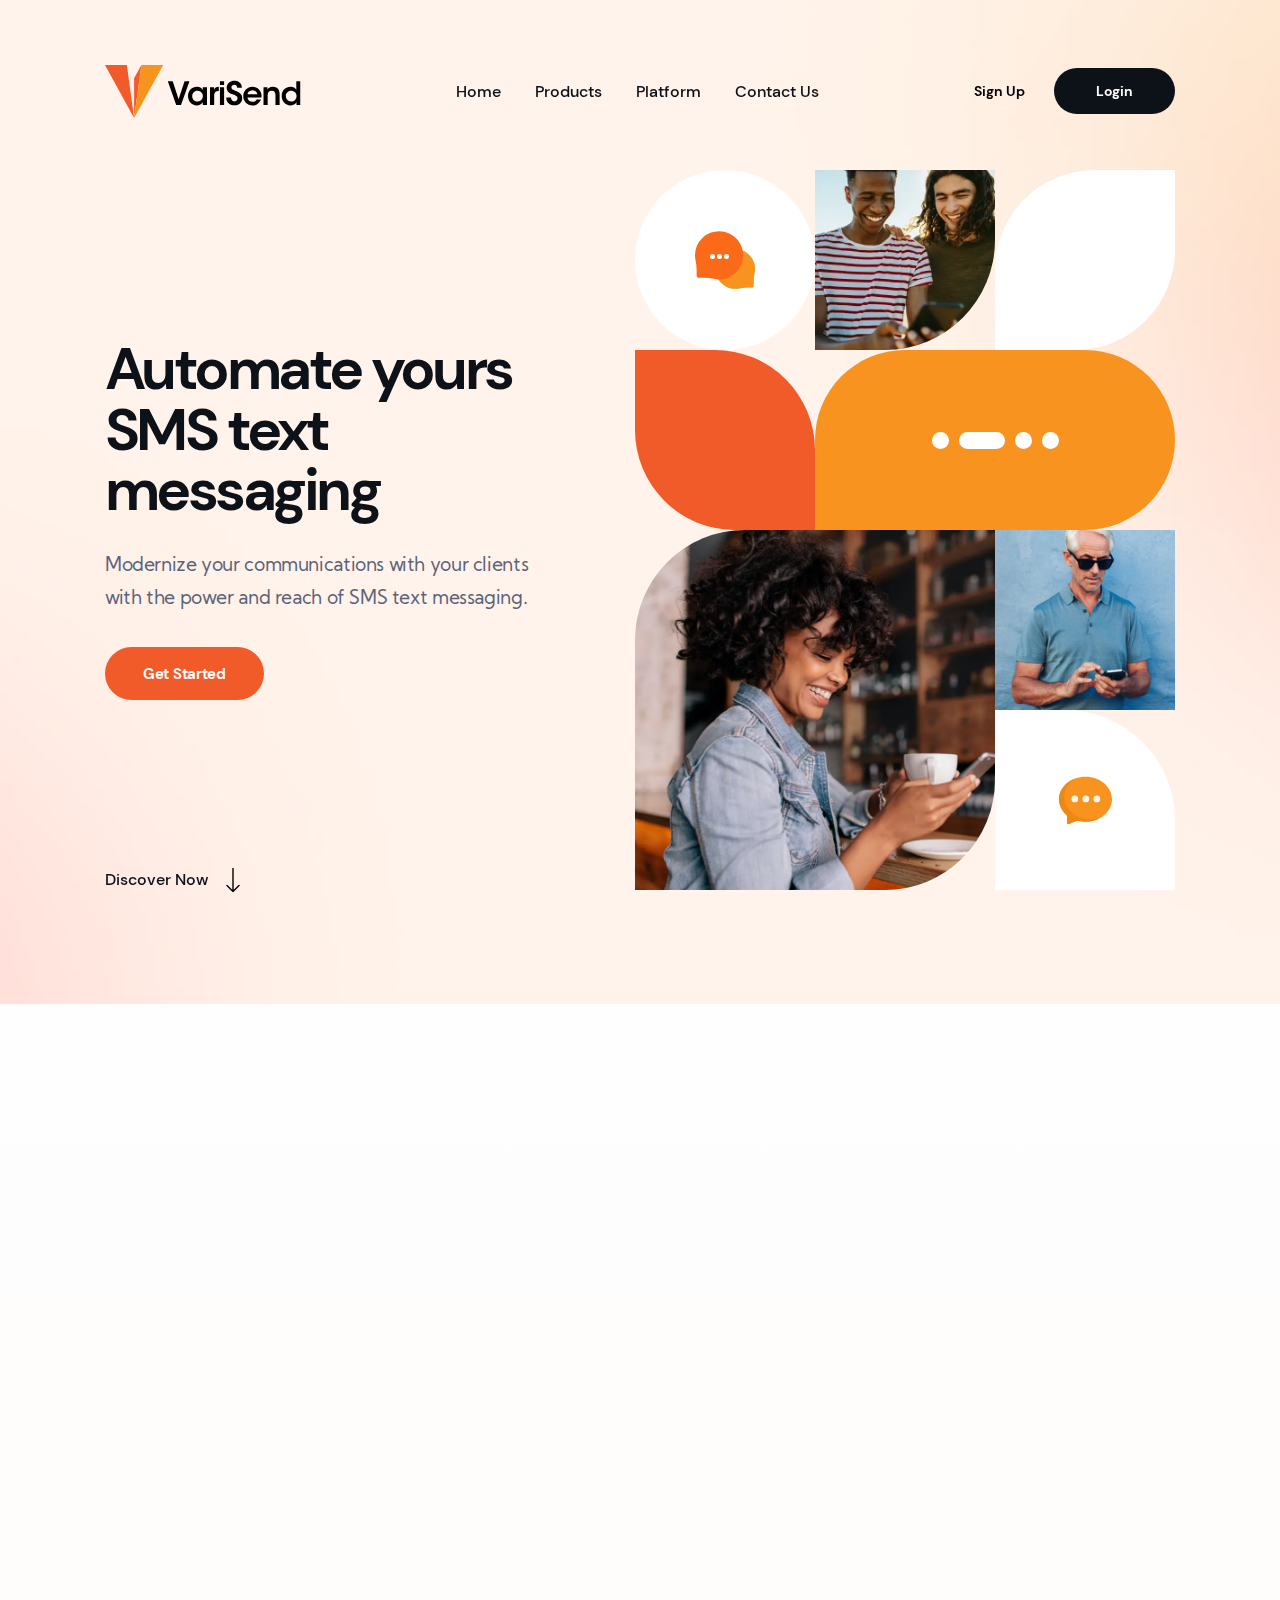
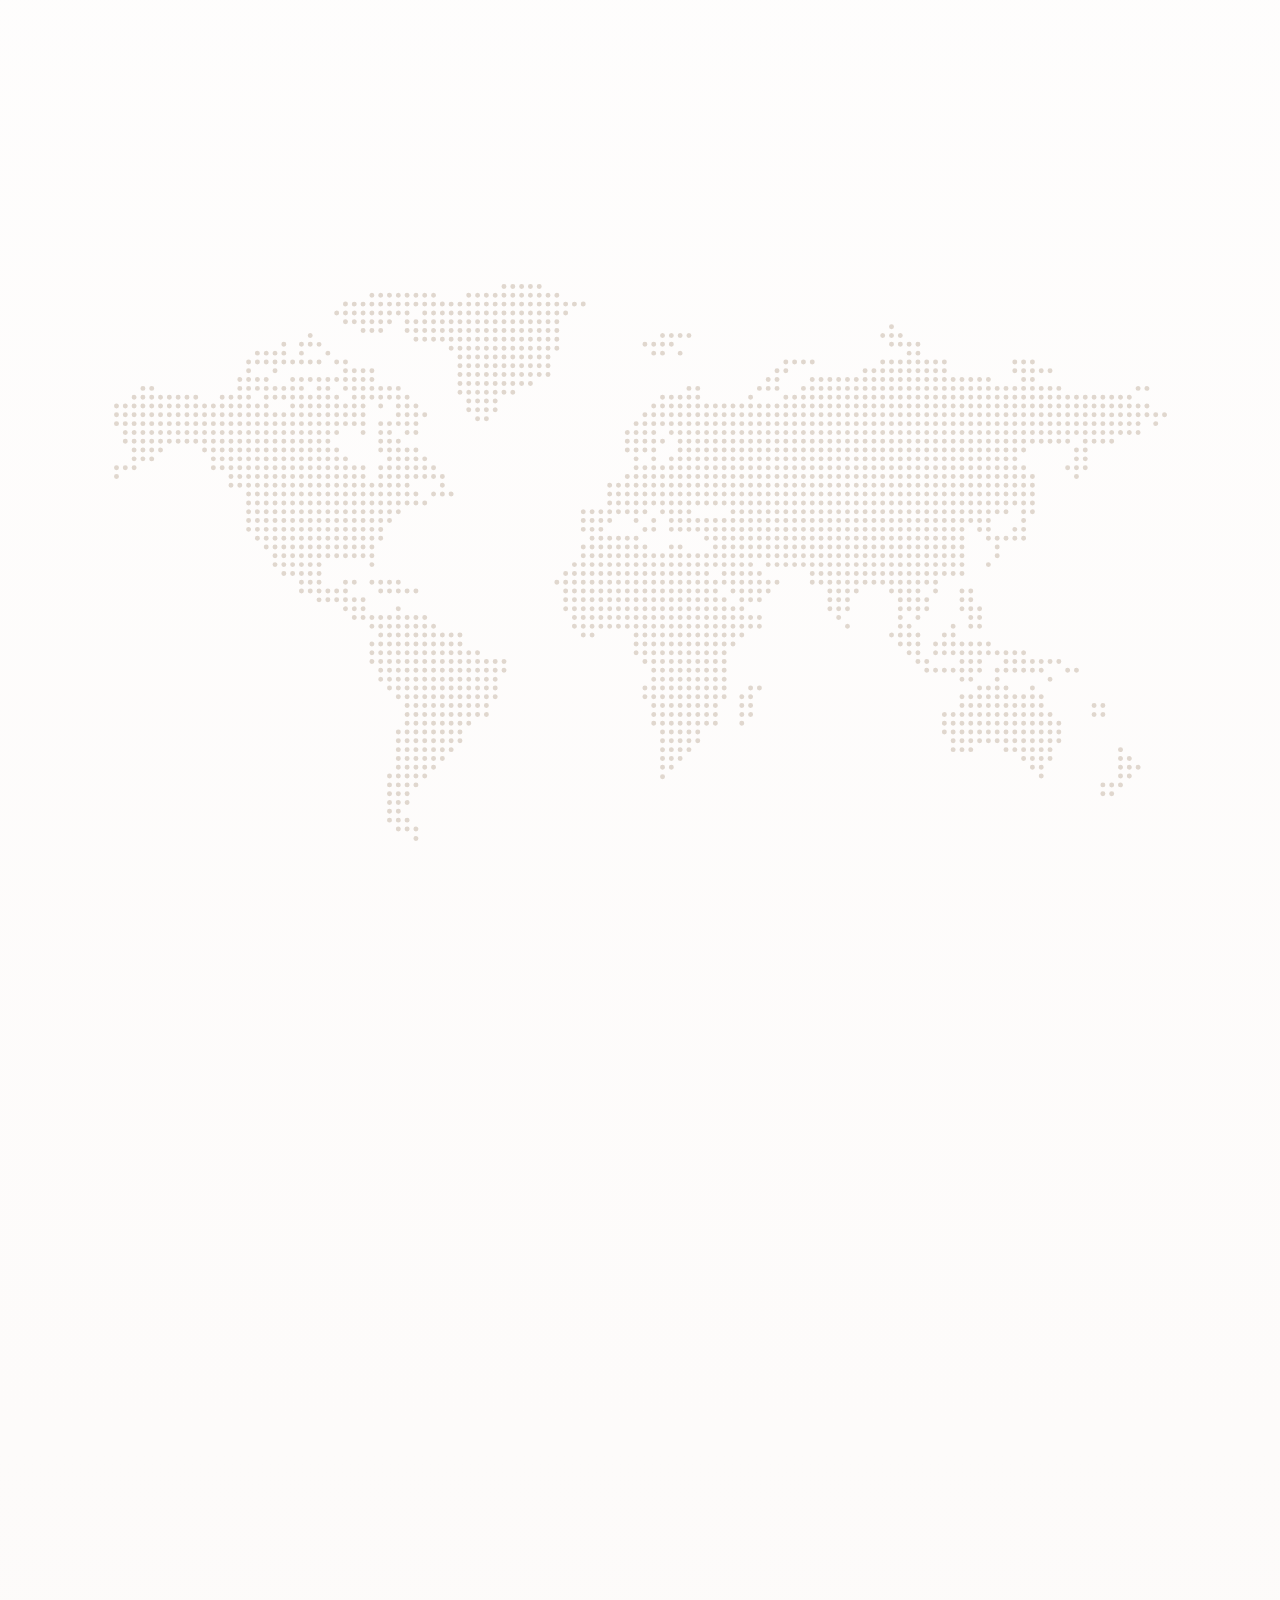
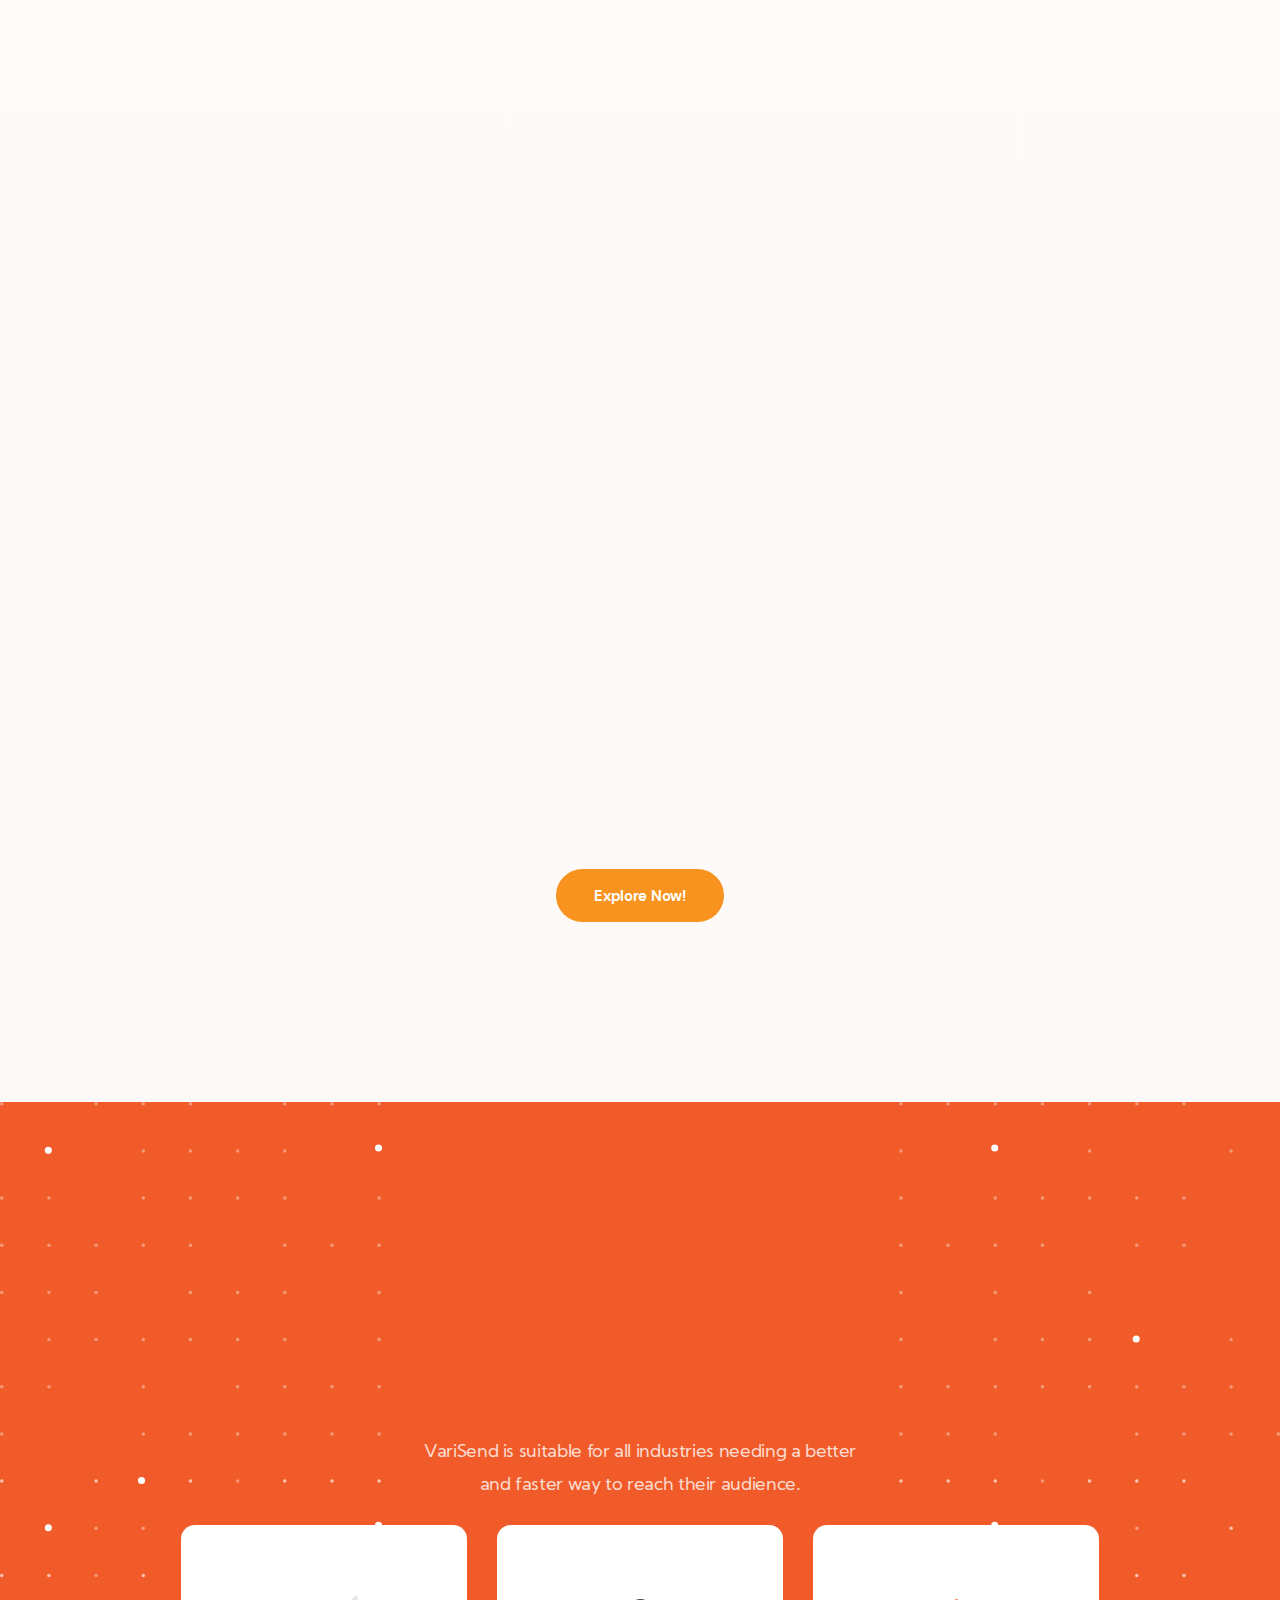
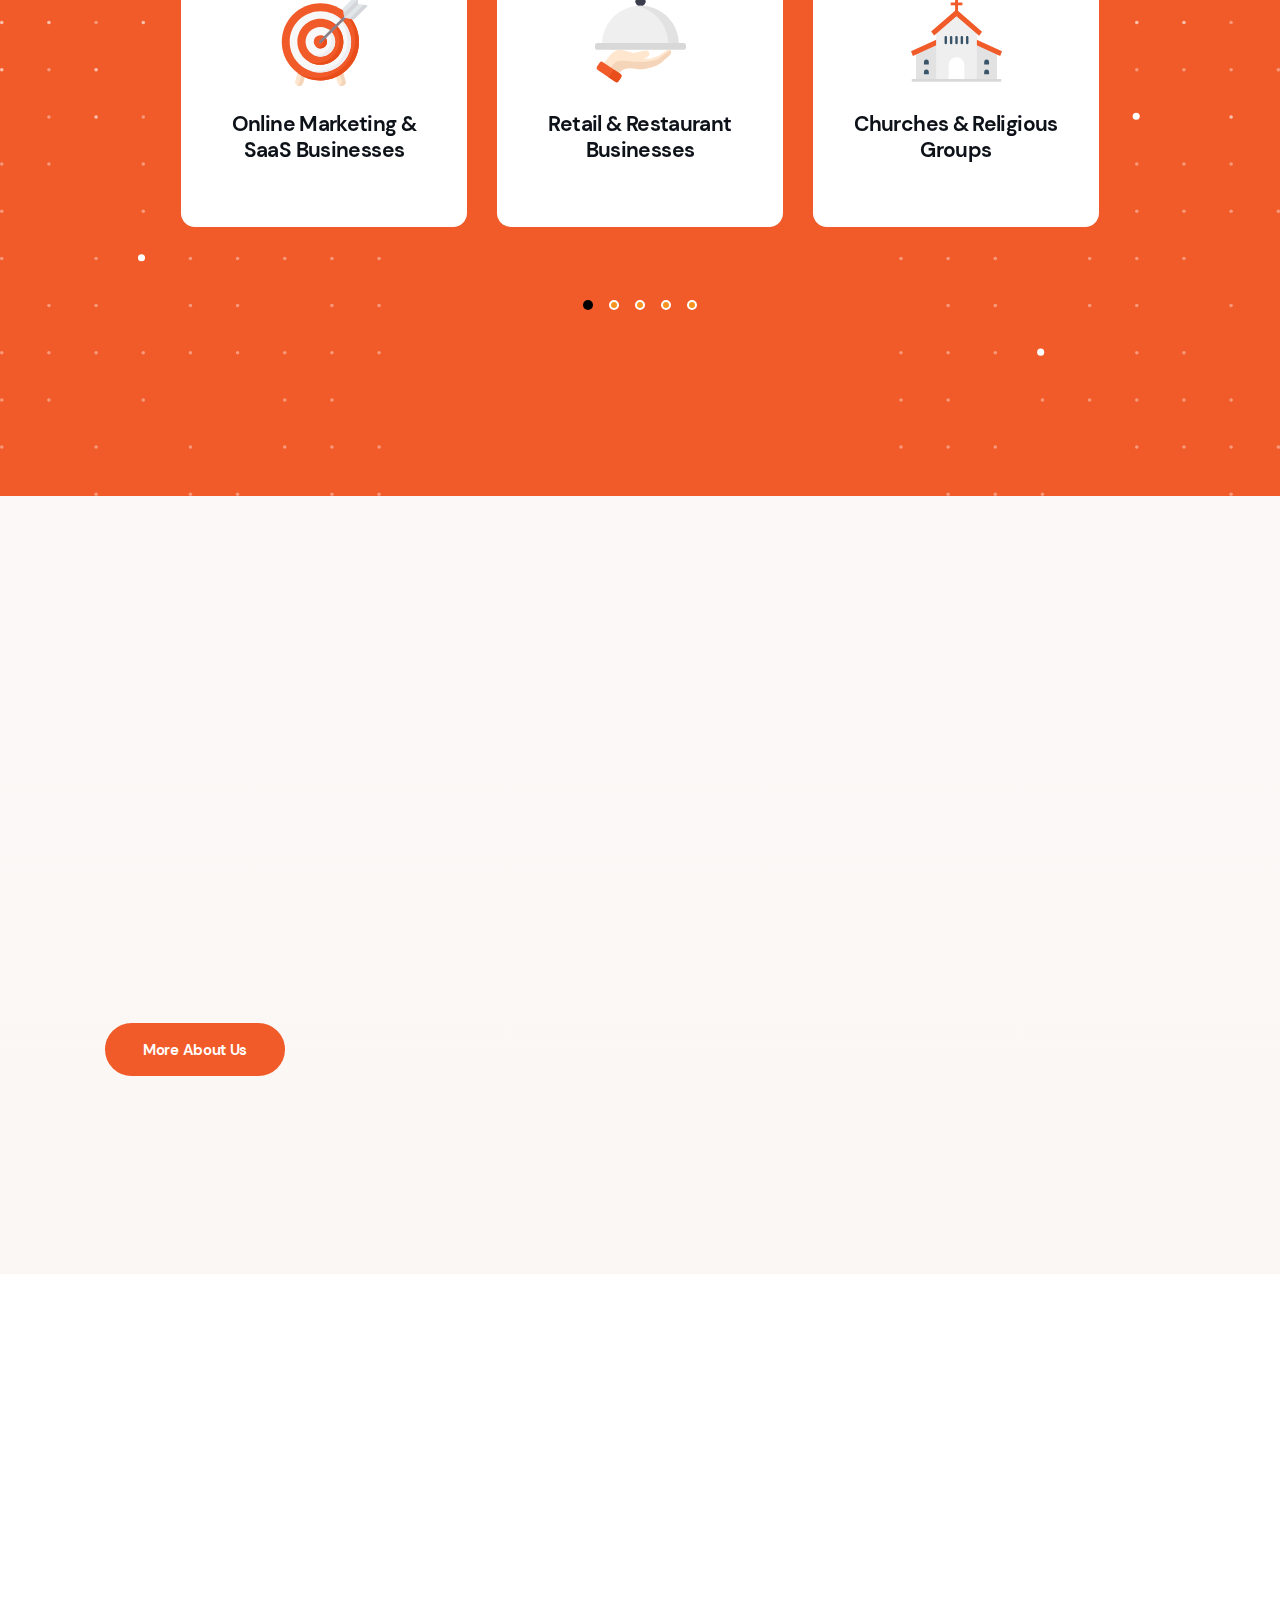
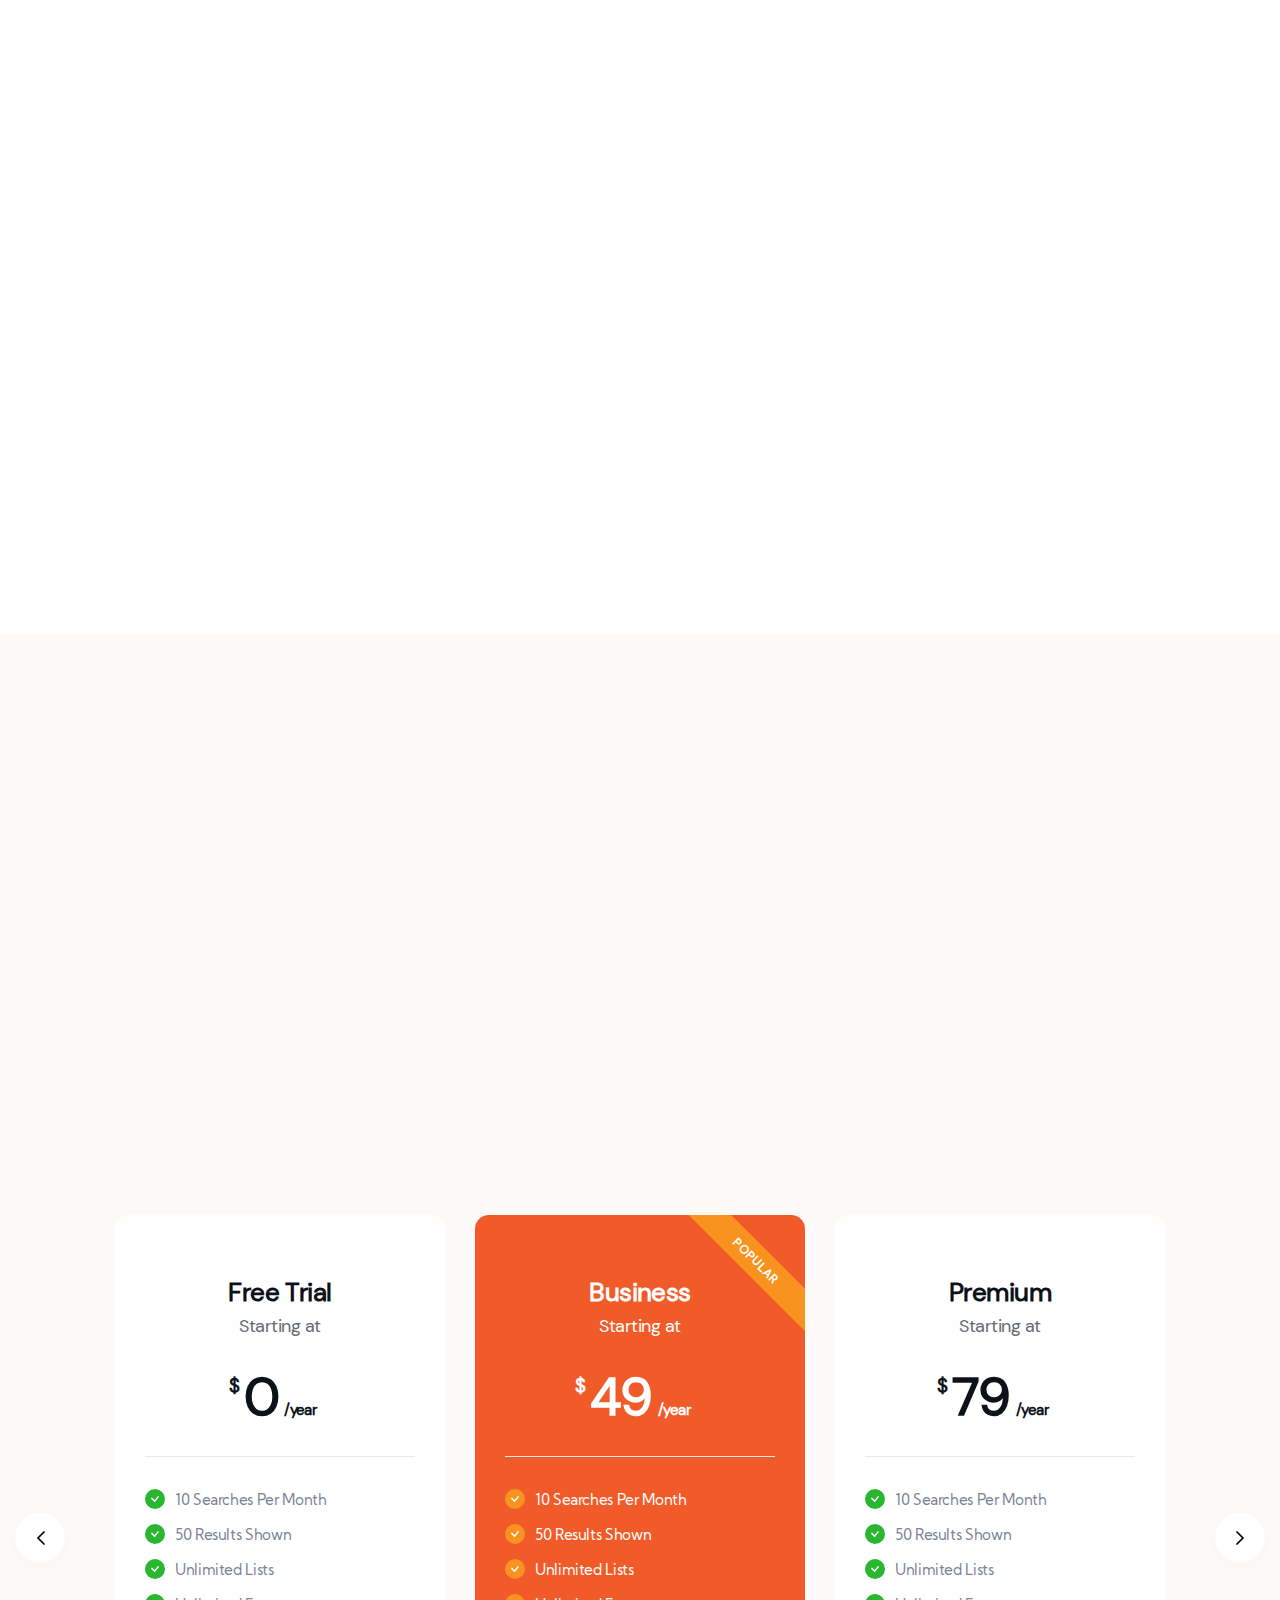
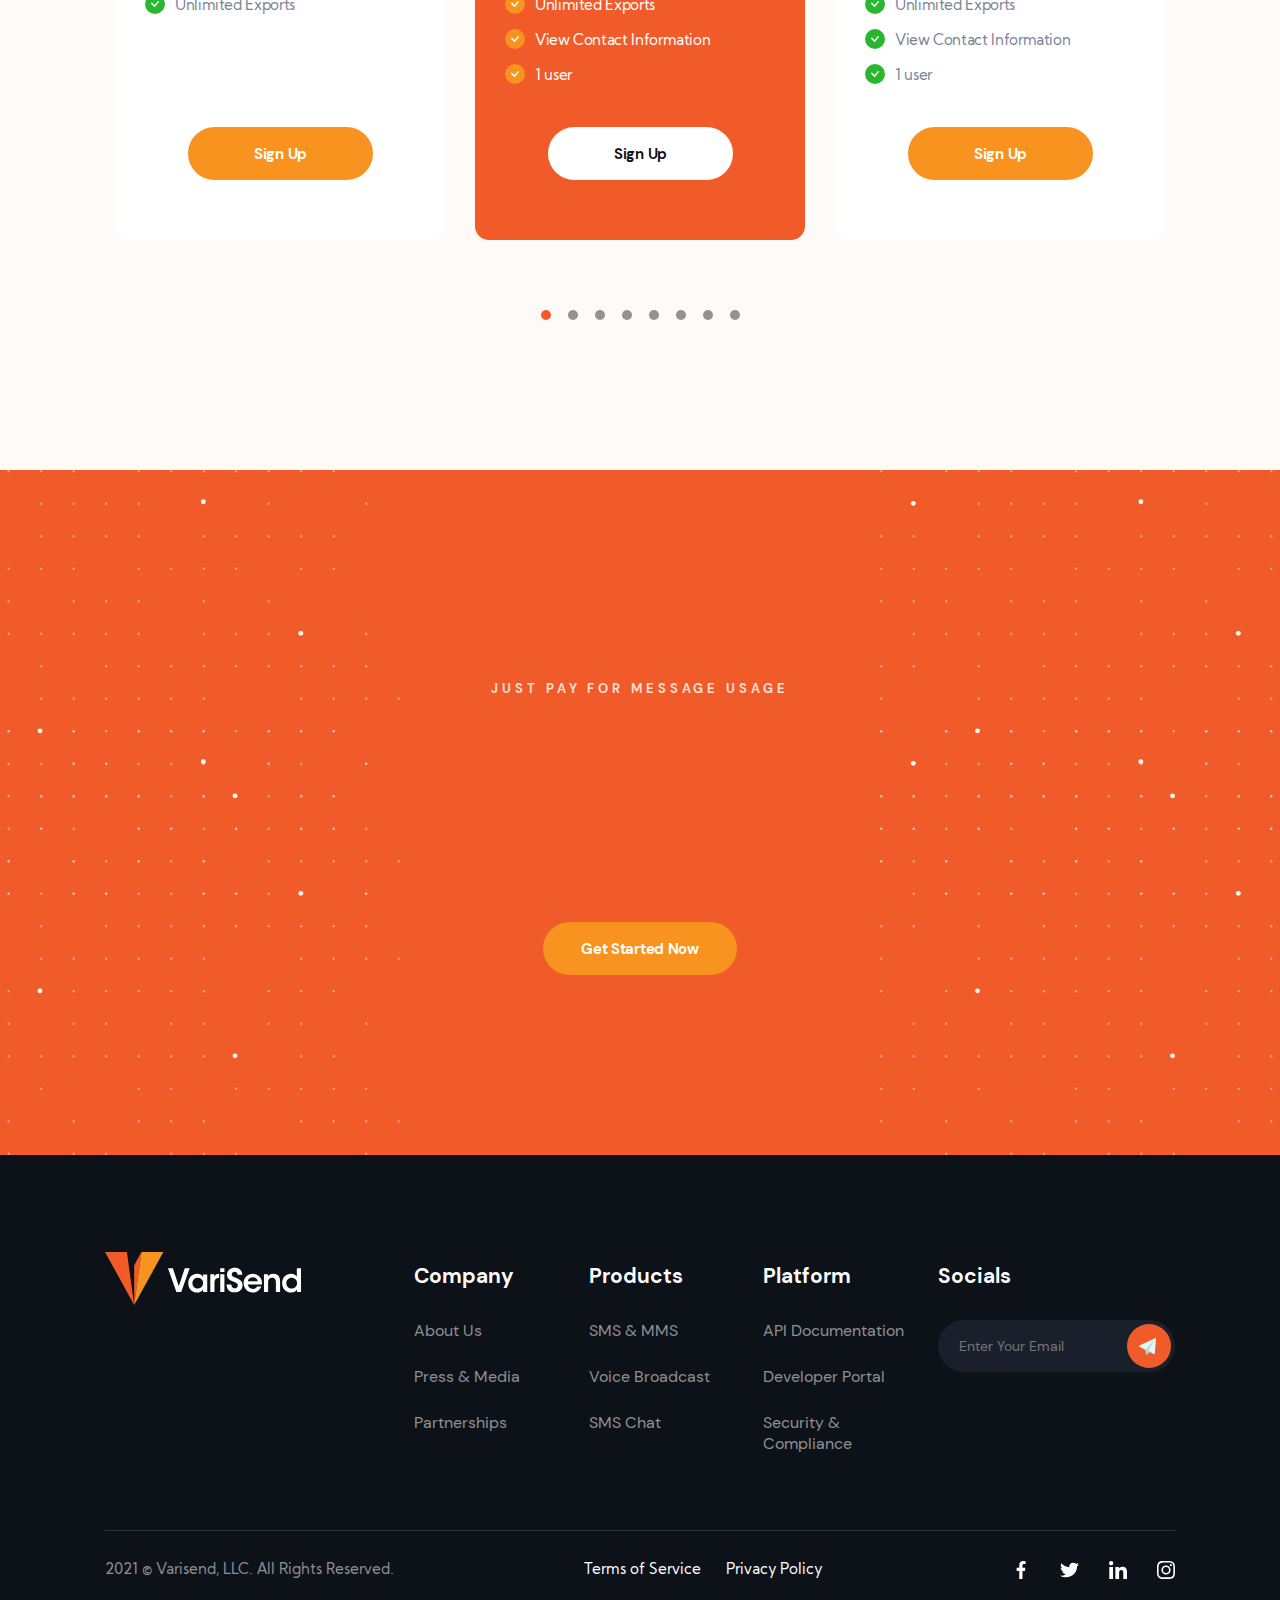
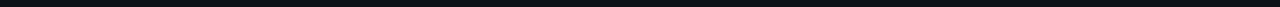
==== commit 65575d9c: "1805.0027" ====
--- a/index.html
+++ b/index.html
@@ -460,7 +460,10 @@
 				</h2>
 				<div class="testimonials__items">
 					<div class="testimonials__item bottom-to-top">
-						<img src="images/testimonials/avatar-1.png" alt="user photo">
+						<picture>
+							<source type="image/webp" srcset="images/testimonials/avatar-1.webp">
+							<img src="images/testimonials/avatar-1.png" alt="user photo">
+						</picture>
 						<p>
 							&ldquo; Error sit voluptatem accusantium doloremque laudantium, totam rem aperiam, eaque
 							ipsa quae
@@ -480,7 +483,10 @@
 						</div>
 					</div>
 					<div class="testimonials__item bottom-to-top">
-						<img src="images/testimonials/avatar-2.png" alt="user photo">
+						<picture>
+							<source type="image/webp" srcset="images/testimonials/avatar-2.webp">
+							<img src="images/testimonials/avatar-2.png" alt="user photo">
+						</picture>
 						<p>
 							&ldquo; Unde omnis iste natus error sit voluptatem accusantium doloremque laudantium, totam
 							rem aperiam, eaque ipsa quae ab
@@ -499,7 +505,10 @@
 						</div>
 					</div>
 					<div class="testimonials__item bottom-to-top">
-						<img src="images/testimonials/avatar-3.png" alt="user photo">
+						<picture>
+							<source type="image/webp" srcset="images/testimonials/avatar-3.webp">
+							<img src="images/testimonials/avatar-3.png" alt="user photo">
+						</picture>
 						<p>
 							&ldquo; Natus error sit voluptatem accusantium doloremque laudantium, totam rem aperiam,
 							eaque ipsa quae ab illo inventore
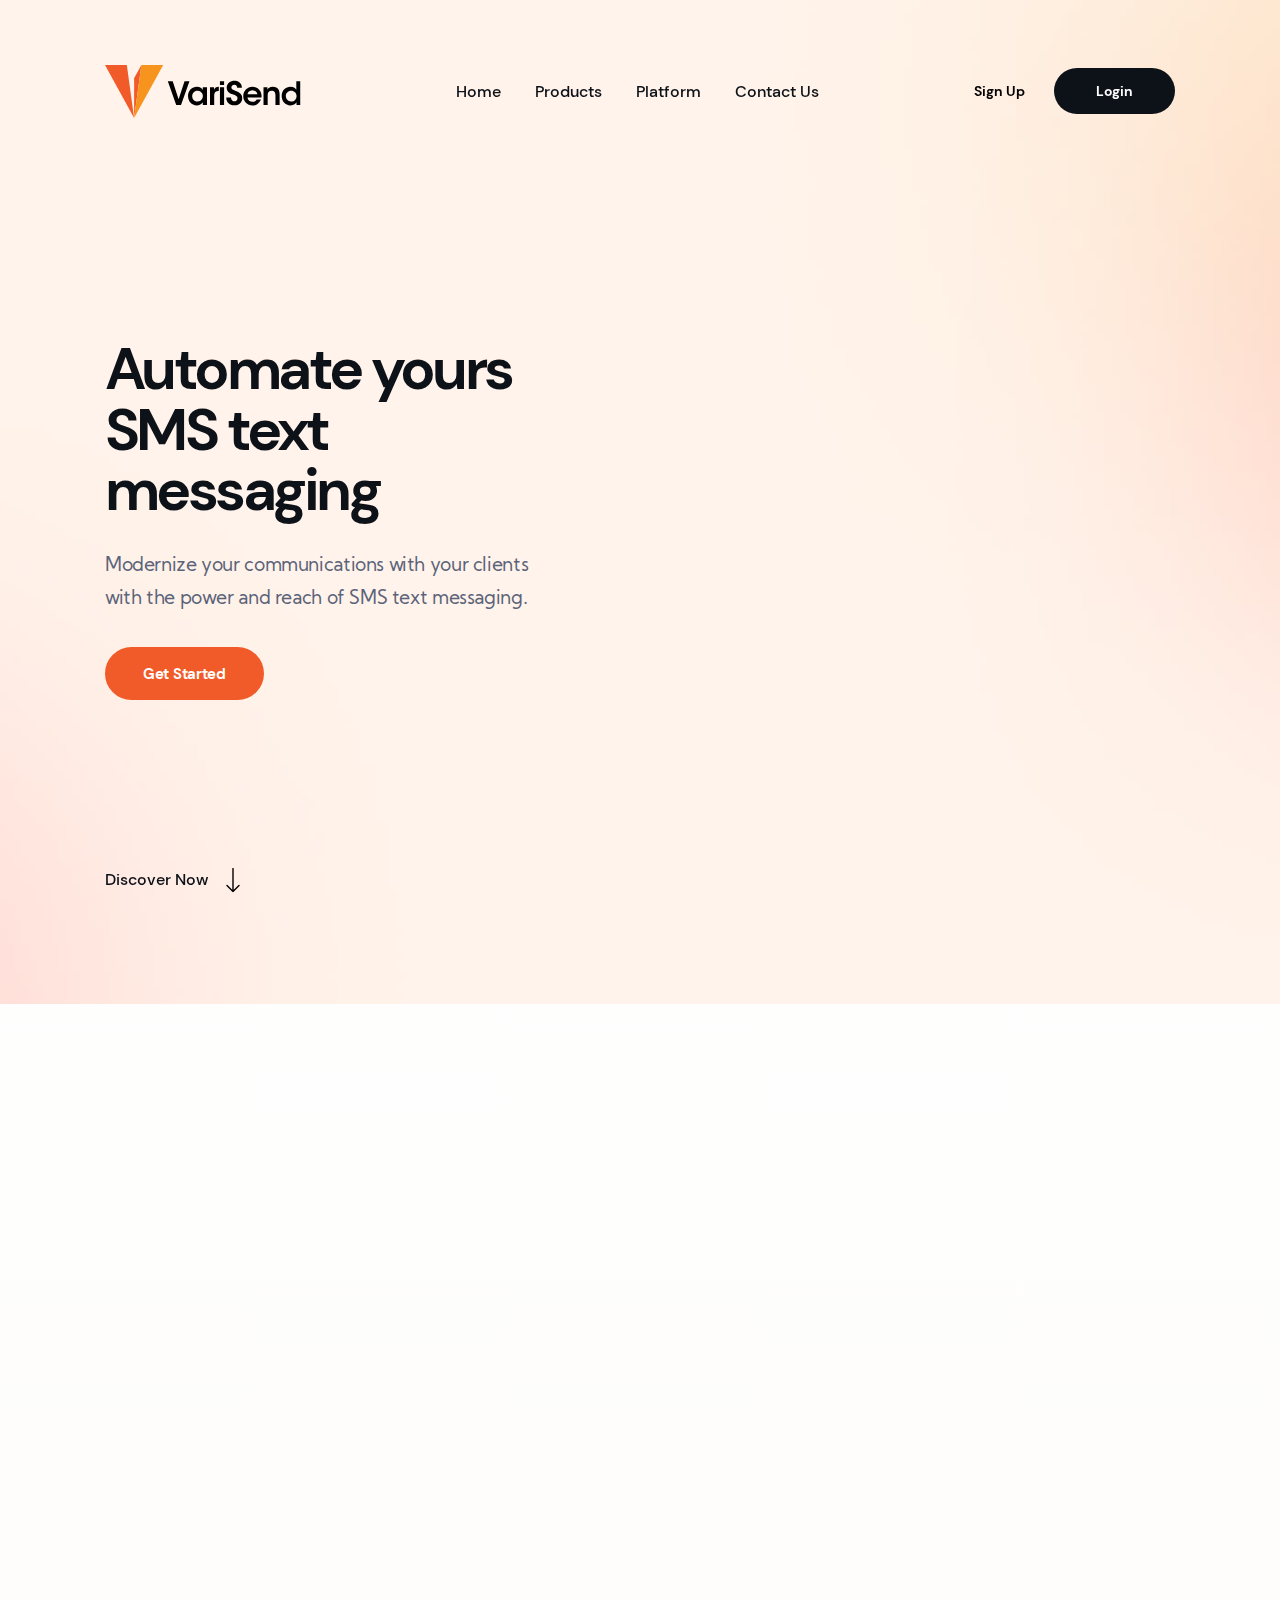
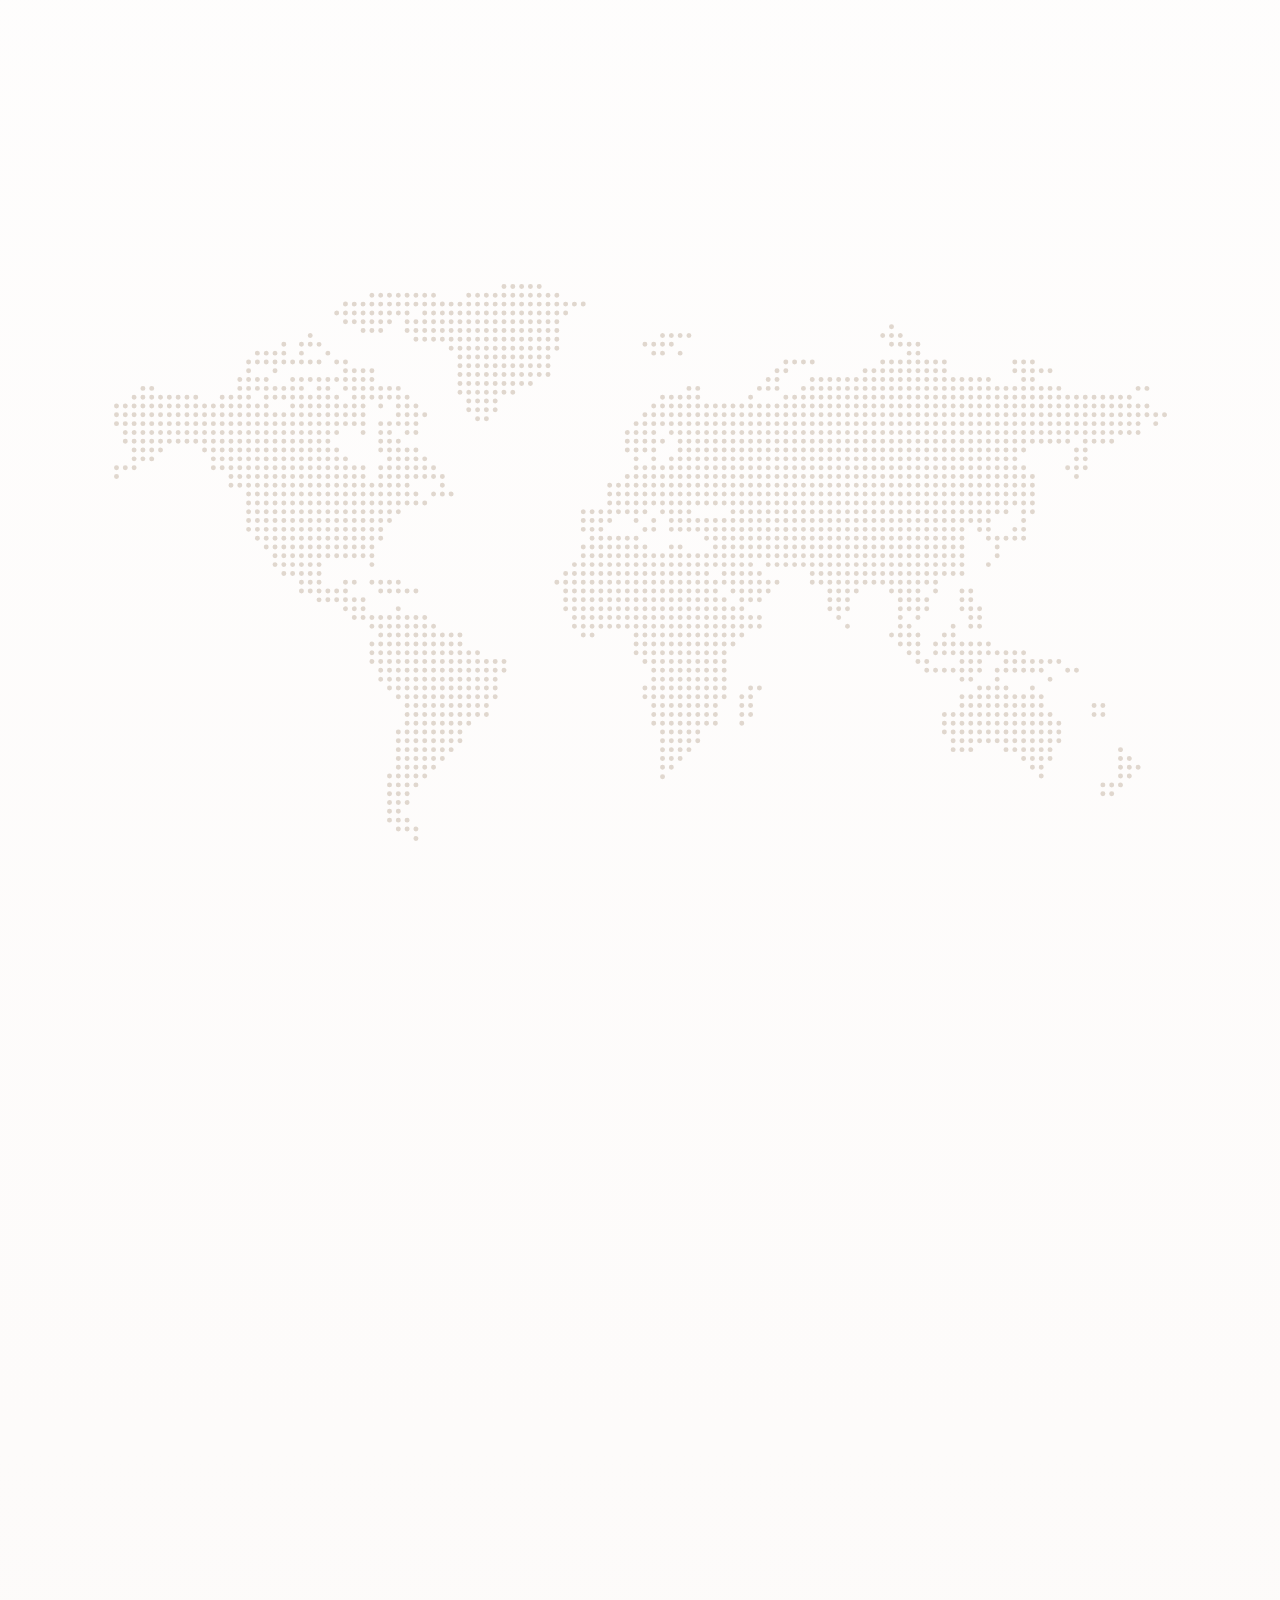
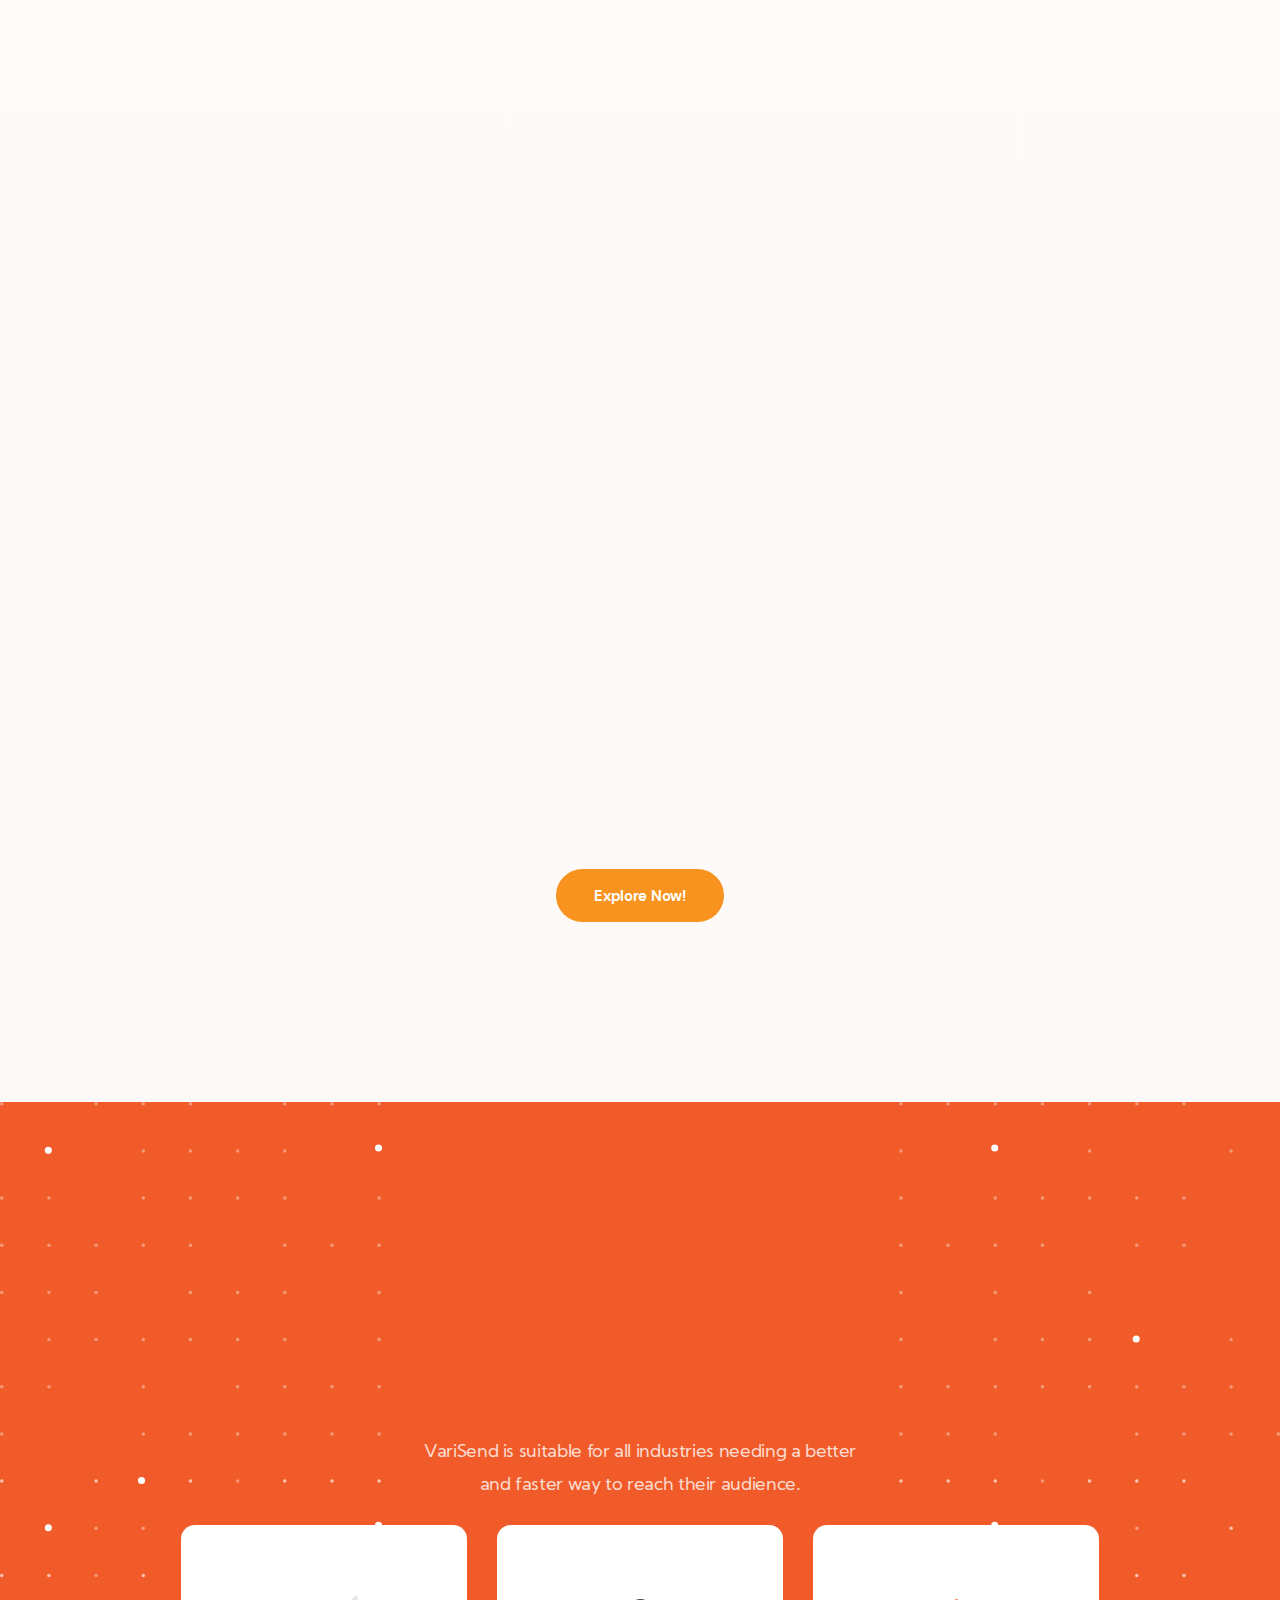
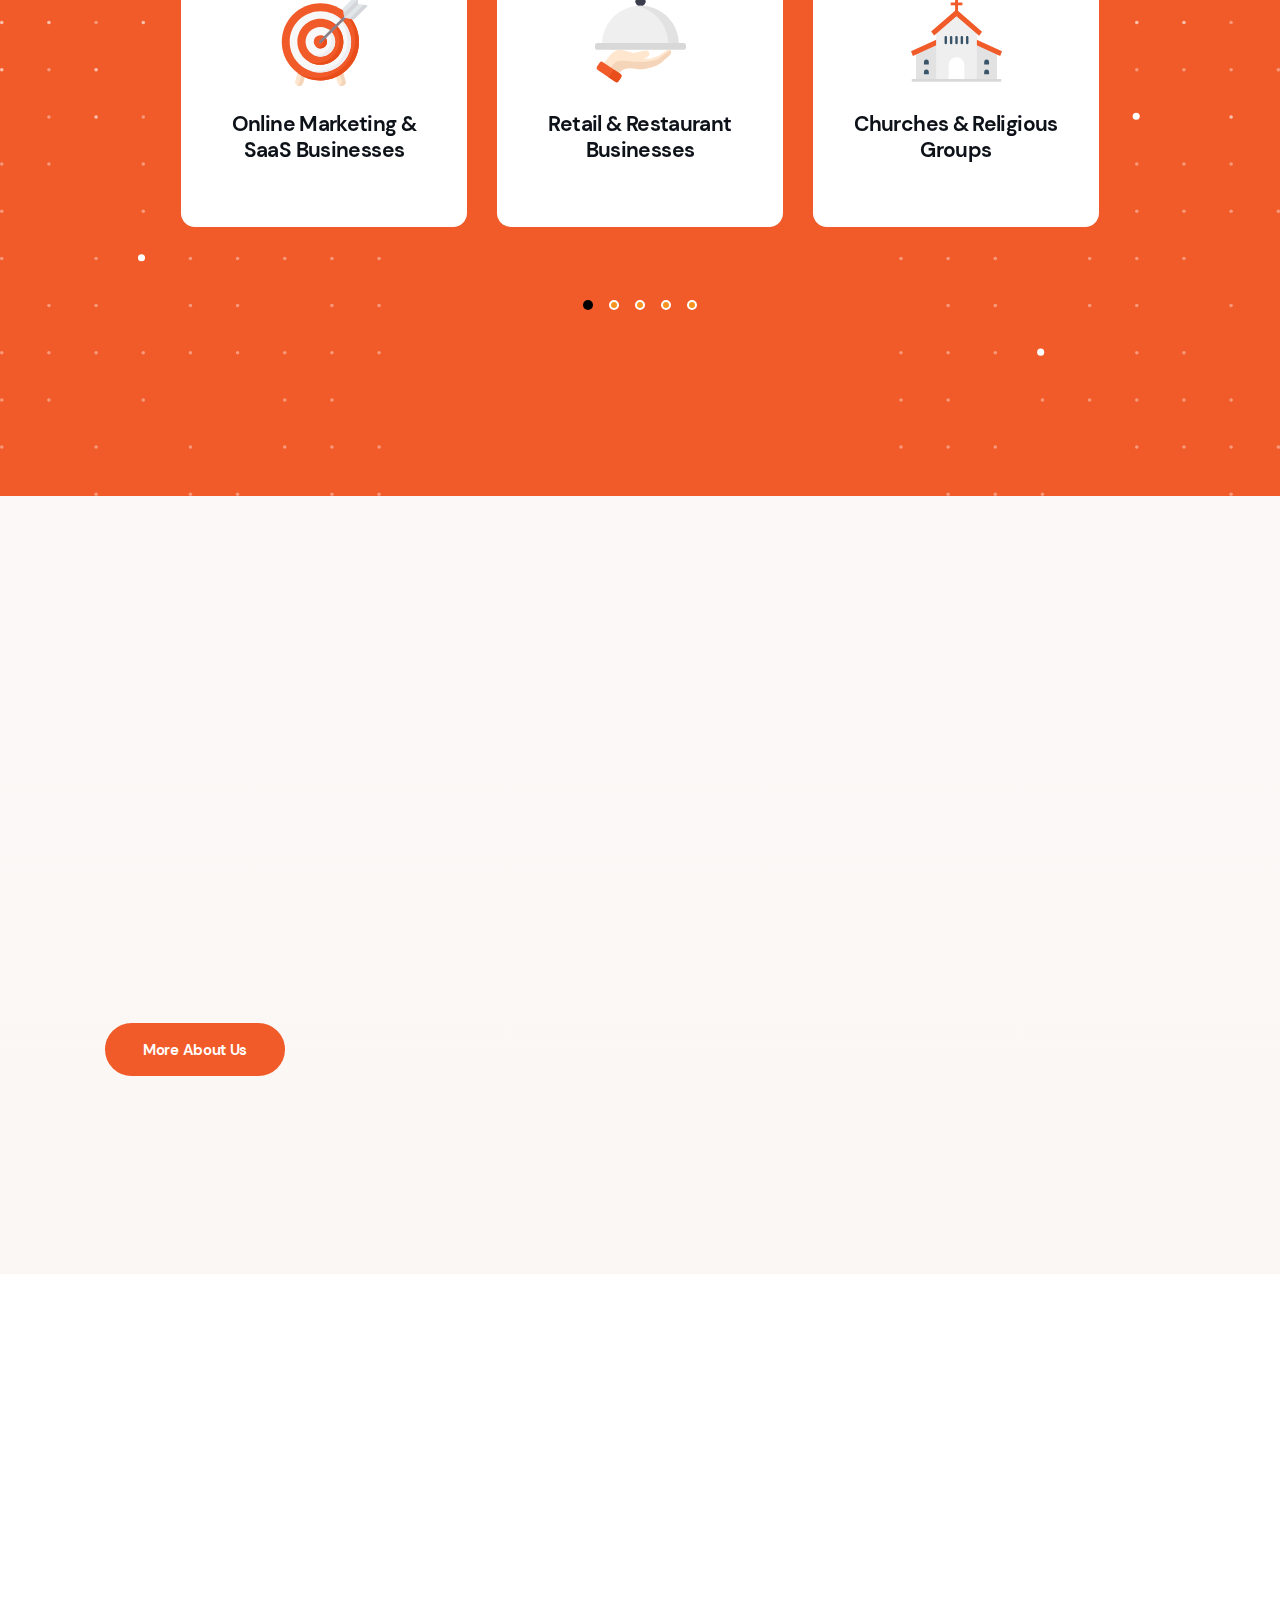
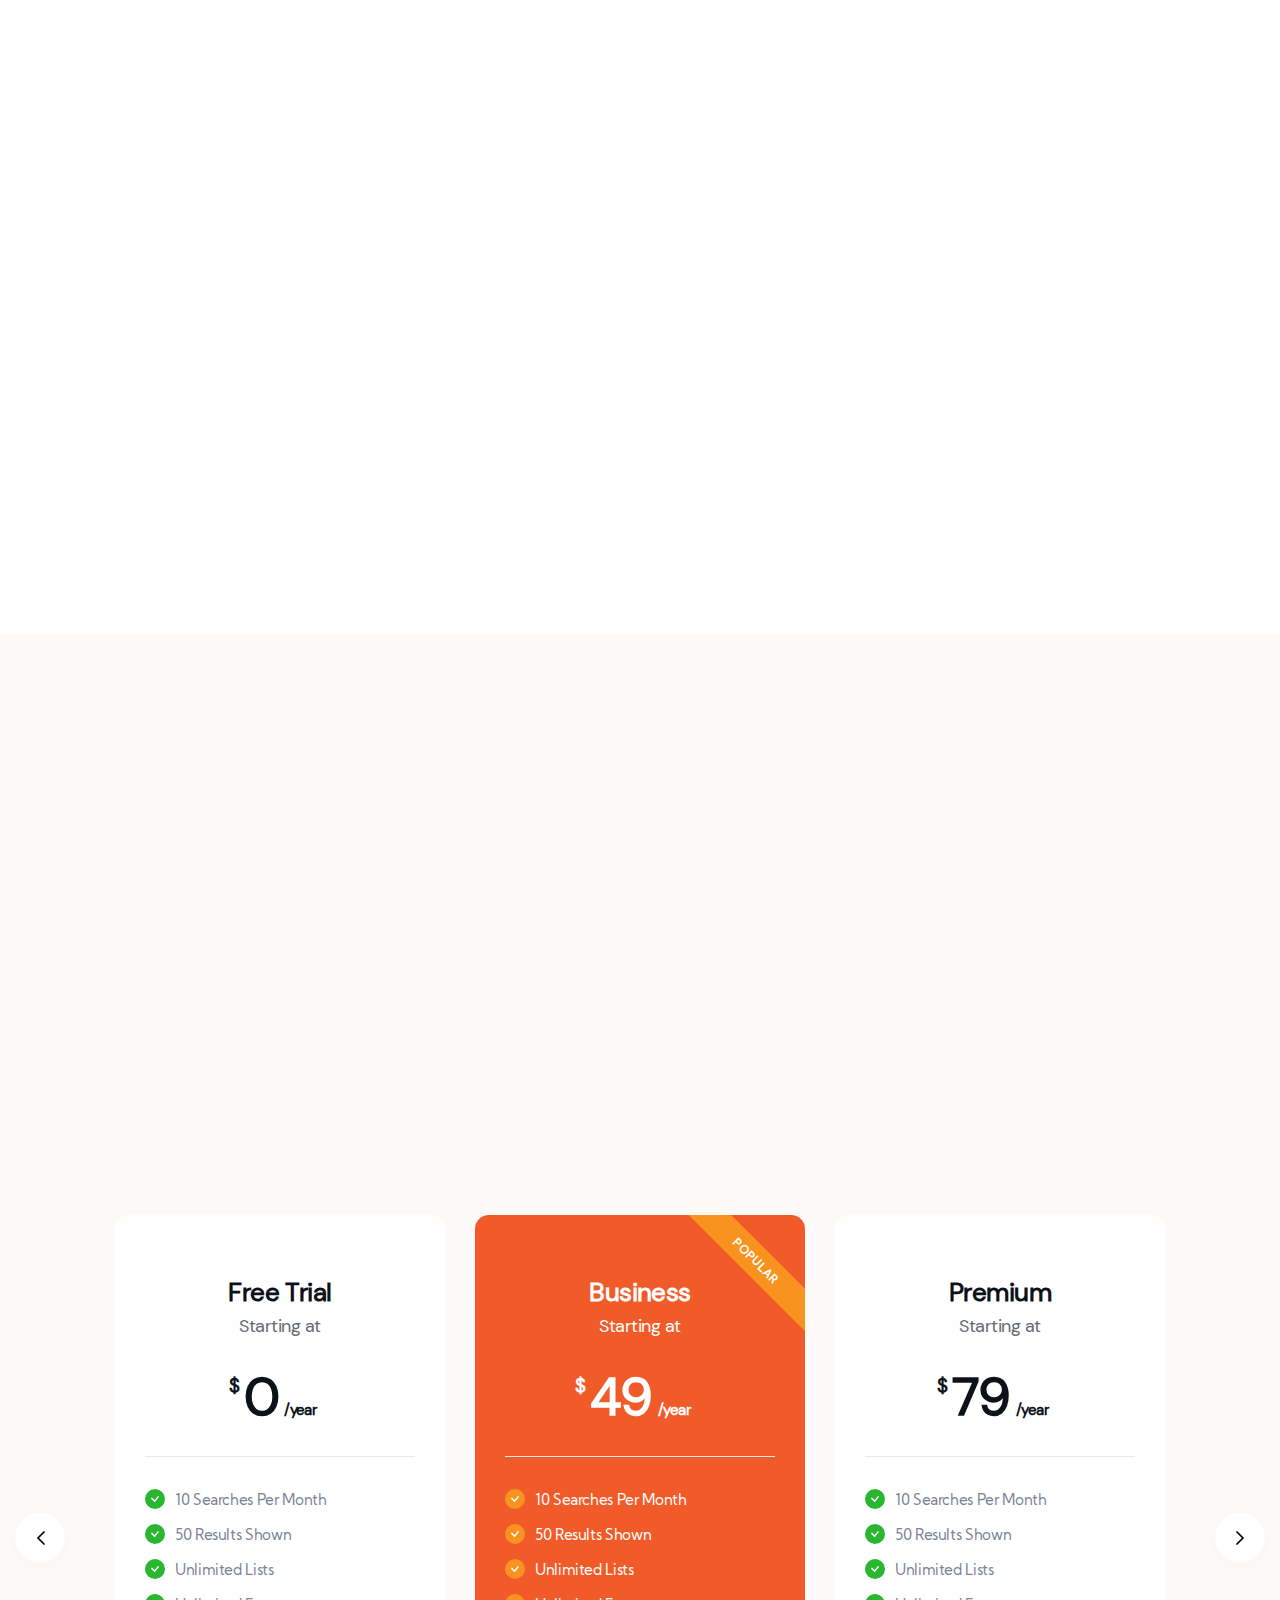
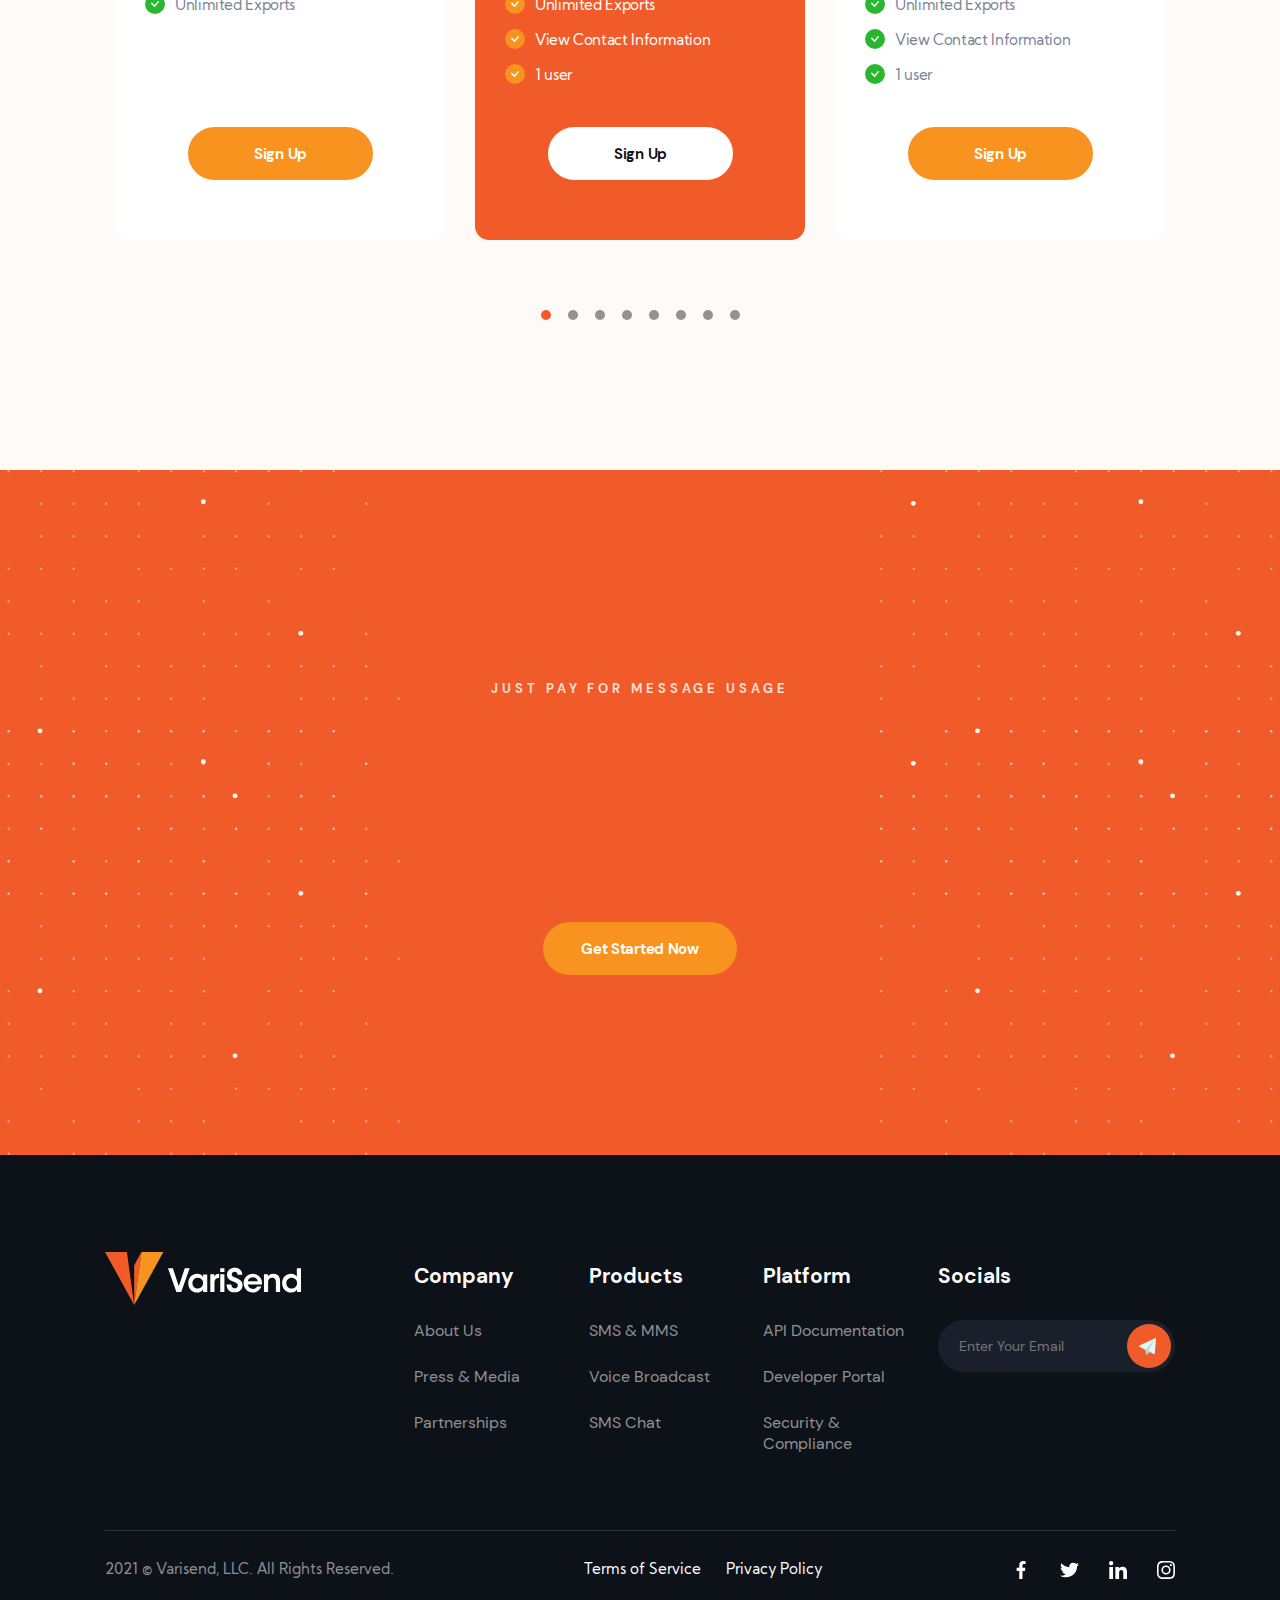
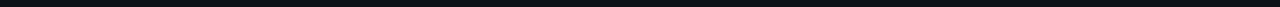
==== commit 6bac287d: "1805.0043" ====
--- a/index.html
+++ b/index.html
@@ -617,7 +617,7 @@
 									</li>
 								</ul>
 								<div class="pricing__item-btn global-button">
-									<a href="#">
+									<a class="pricing__popular-btn" href="#">
 										Sign Up
 										<img src="images/icons/arrow-right-bk.svg" alt="arrow icon">
 									</a>
@@ -761,7 +761,7 @@
 									</li>
 								</ul>
 								<div class="pricing__item-btn global-button">
-									<a href="#">
+									<a class="pricing__popular-btn" href="#">
 										Sign Up
 										<img src="images/icons/arrow-right-bk.svg" alt="arrow icon">
 									</a>
--- a/css/style.css
+++ b/css/style.css
@@ -482,39 +482,6 @@
   border-color: #ccc;
 }
 
-.header-popup {
-  position: fixed;
-  top: 0;
-  left: 0;
-  width: 100%;
-  height: 100%;
-  background-color: #fff;
-  display: grid;
-  grid-template-columns: 1fr;
-  grid-template-rows: -webkit-max-content 1fr -webkit-max-content;
-  grid-template-rows: max-content 1fr max-content;
-  align-items: center;
-  opacity: 0;
-  z-index: 99;
-  pointer-events: none;
-  transition: opacity .5s;
-}
-
-.header-popup.is-show {
-  opacity: 1;
-  pointer-events: all;
-}
-
-.header-popup__top {
-  padding: 25px 15px 0;
-  width: 100%;
-  display: grid;
-  grid-template-columns: 1fr -webkit-max-content;
-  grid-template-columns: 1fr max-content;
-  grid-template-rows: auto;
-  align-items: center;
-}
-
 .header {
   background-image: url(../images/header/header-bg.jpg);
   background-repeat: no-repeat;
@@ -2170,11 +2137,6 @@
   background-color: #F8931F;
 }
 
-.pricing__item-popular a {
-  color: #0D1118;
-  background-color: #fff !important;
-}
-
 .pricing__item-popular::after {
   position: absolute;
   content: 'popular';
@@ -2192,6 +2154,11 @@
   top: 5%;
   right: -35%;
   transform: rotate(45deg);
+}
+
+.pricing a.pricing__popular-btn {
+  color: #0D1118;
+  background-color: #fff;
 }
 
 .pricing__item-title {
@@ -2316,7 +2283,7 @@
   left: 0;
   width: 100%;
   height: 100%;
-  background-image: url(../images/popup-bg.png);
+  background-image: url(../images/header/header-bg.jpg);
   background-size: cover;
   background-position: center center;
   align-items: center;
@@ -2572,3 +2539,36 @@
   opacity: 1;
   pointer-events: all;
 }
+
+.header-popup {
+  position: fixed;
+  top: 0;
+  left: 0;
+  width: 100%;
+  height: 100%;
+  background-color: #fff;
+  display: grid;
+  grid-template-columns: 1fr;
+  grid-template-rows: -webkit-max-content 1fr -webkit-max-content;
+  grid-template-rows: max-content 1fr max-content;
+  align-items: center;
+  opacity: 0;
+  z-index: 99;
+  pointer-events: none;
+  transition: opacity .5s;
+}
+
+.header-popup.is-show {
+  opacity: 1;
+  pointer-events: all;
+}
+
+.header-popup__top {
+  padding: 25px 15px 0;
+  width: 100%;
+  display: grid;
+  grid-template-columns: 1fr -webkit-max-content;
+  grid-template-columns: 1fr max-content;
+  grid-template-rows: auto;
+  align-items: center;
+}
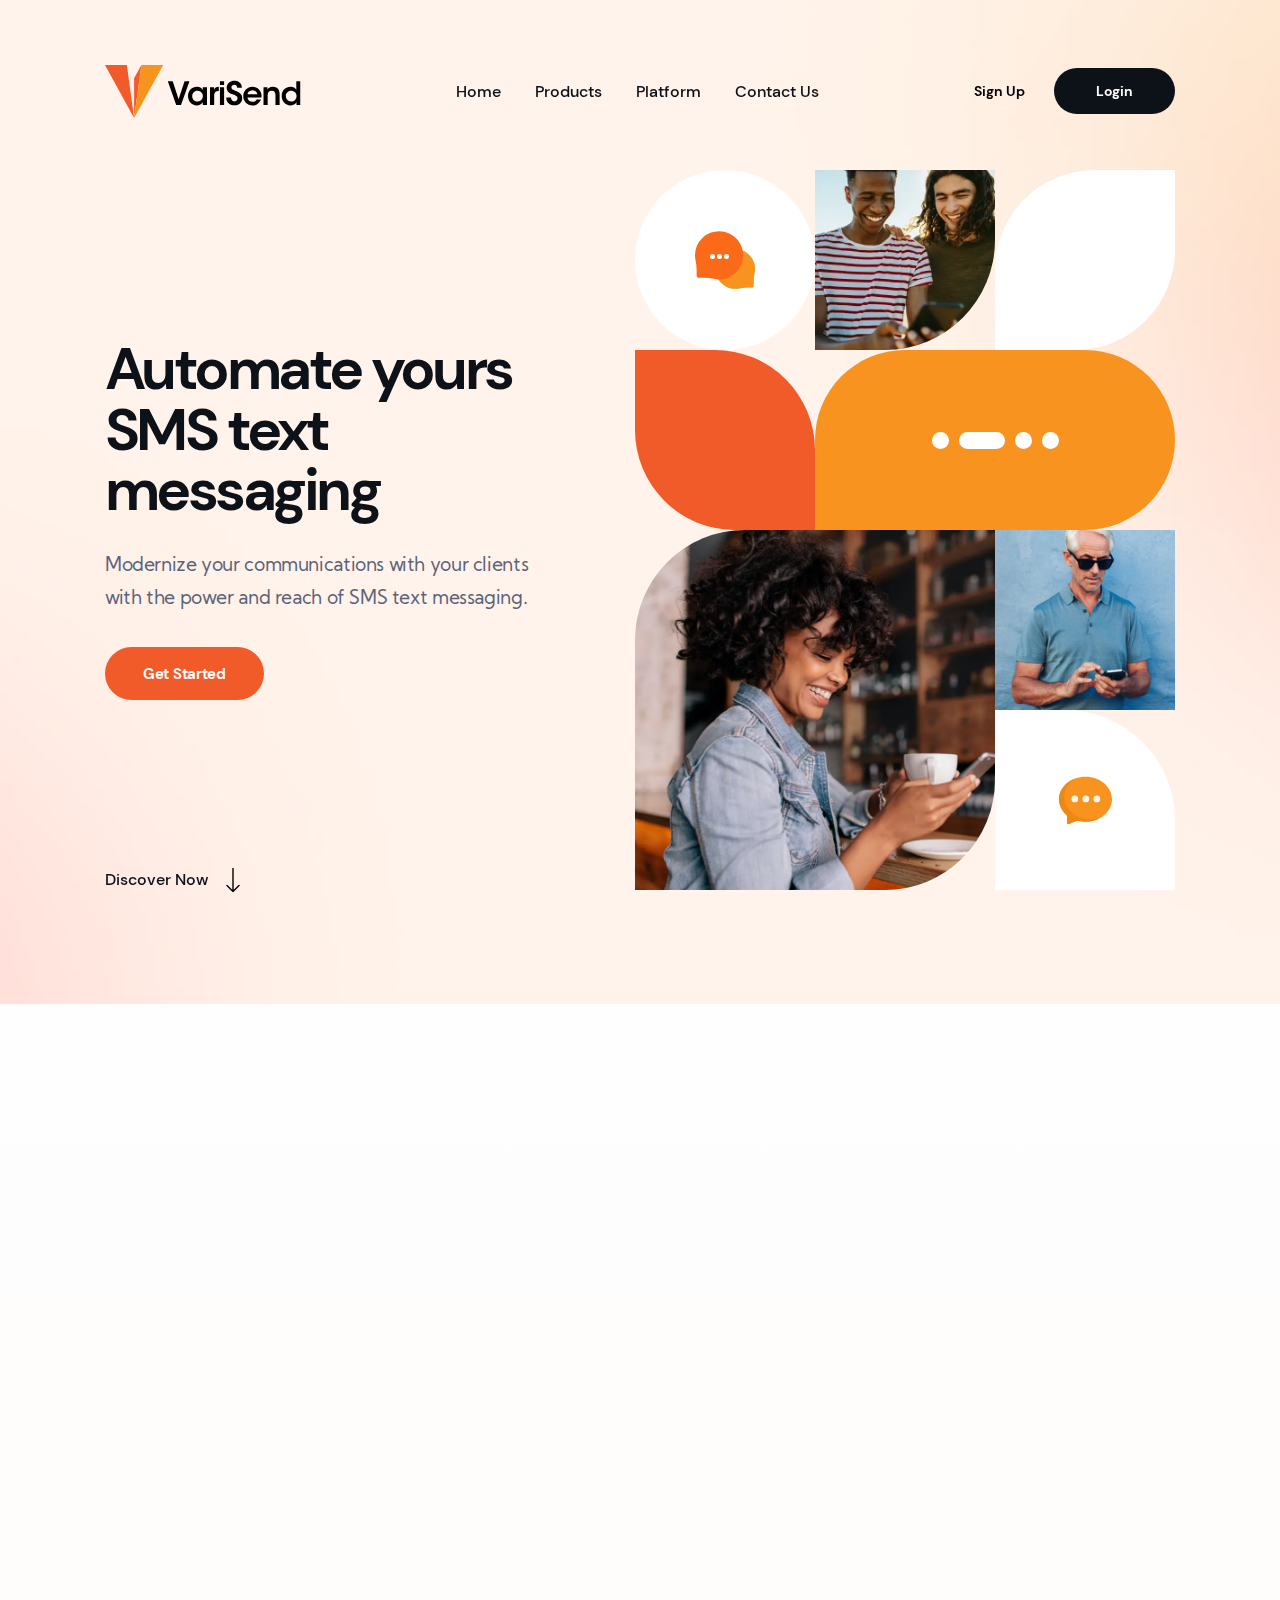
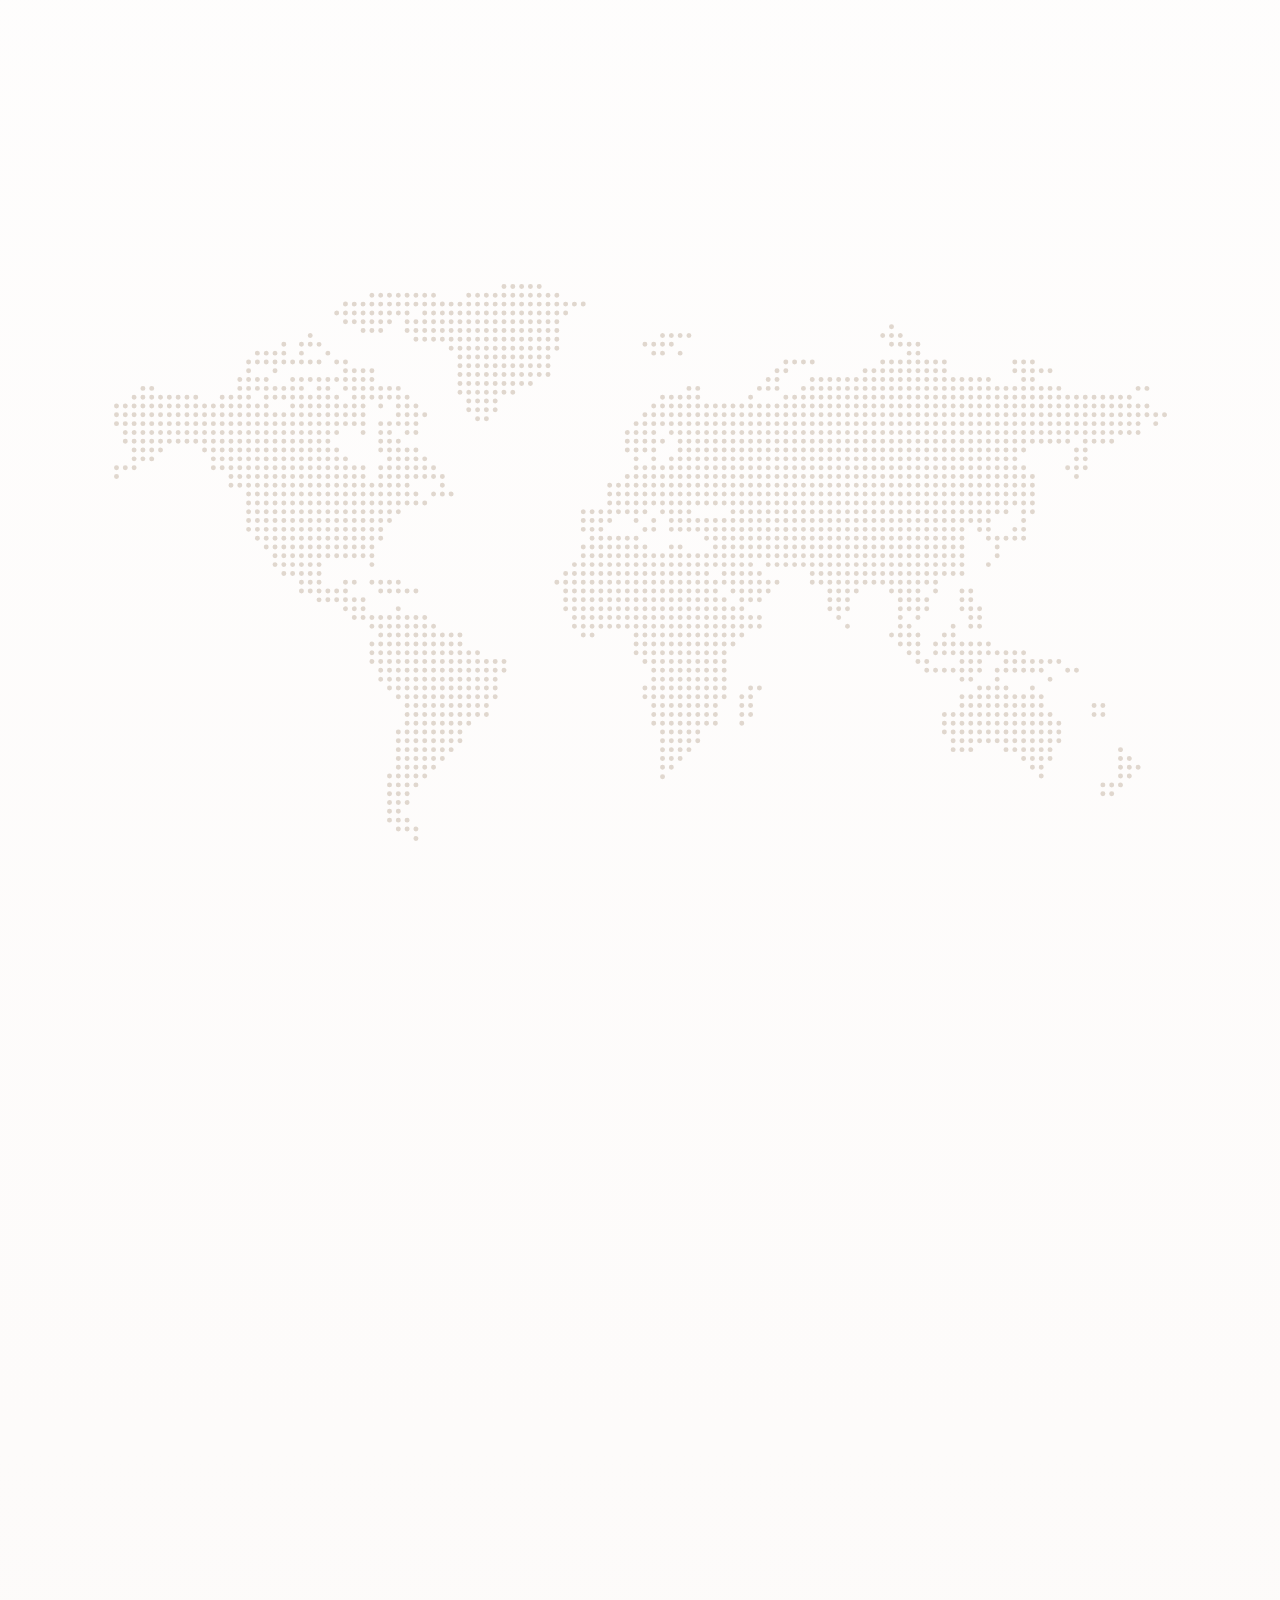
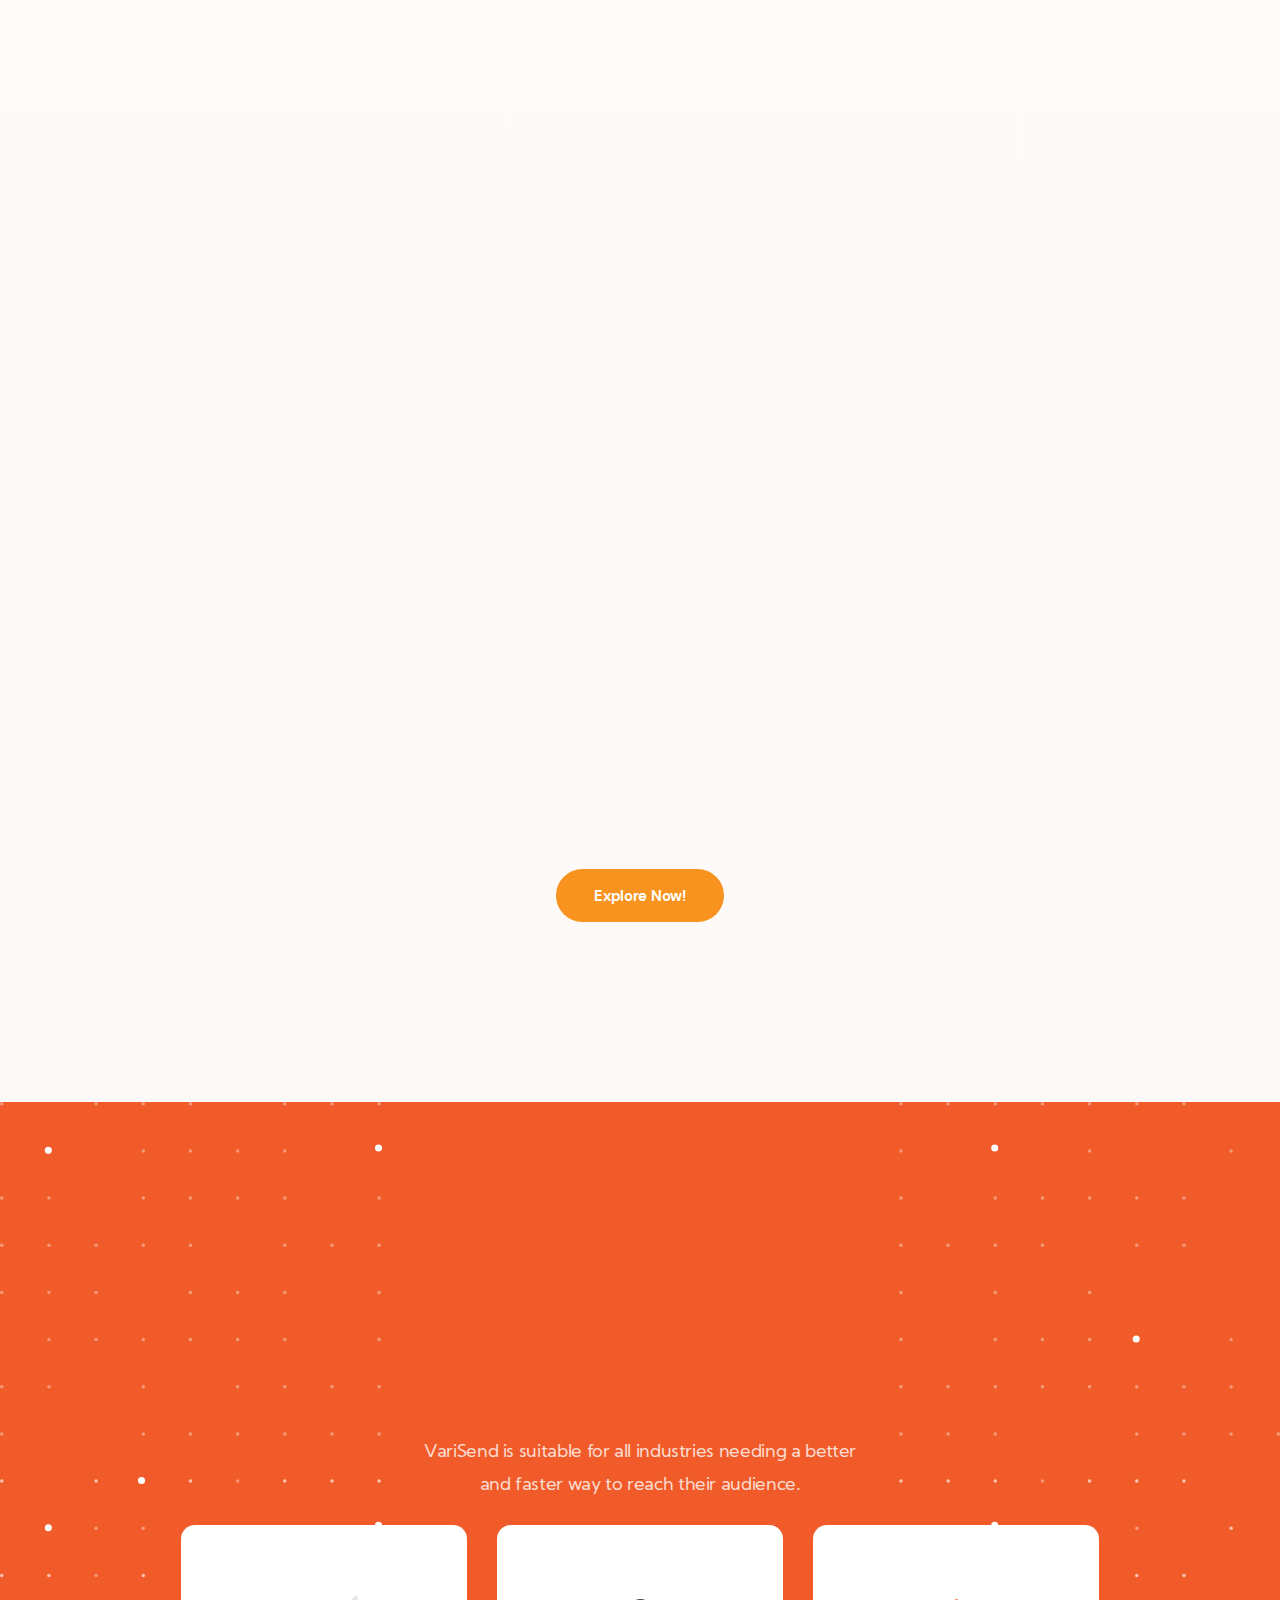
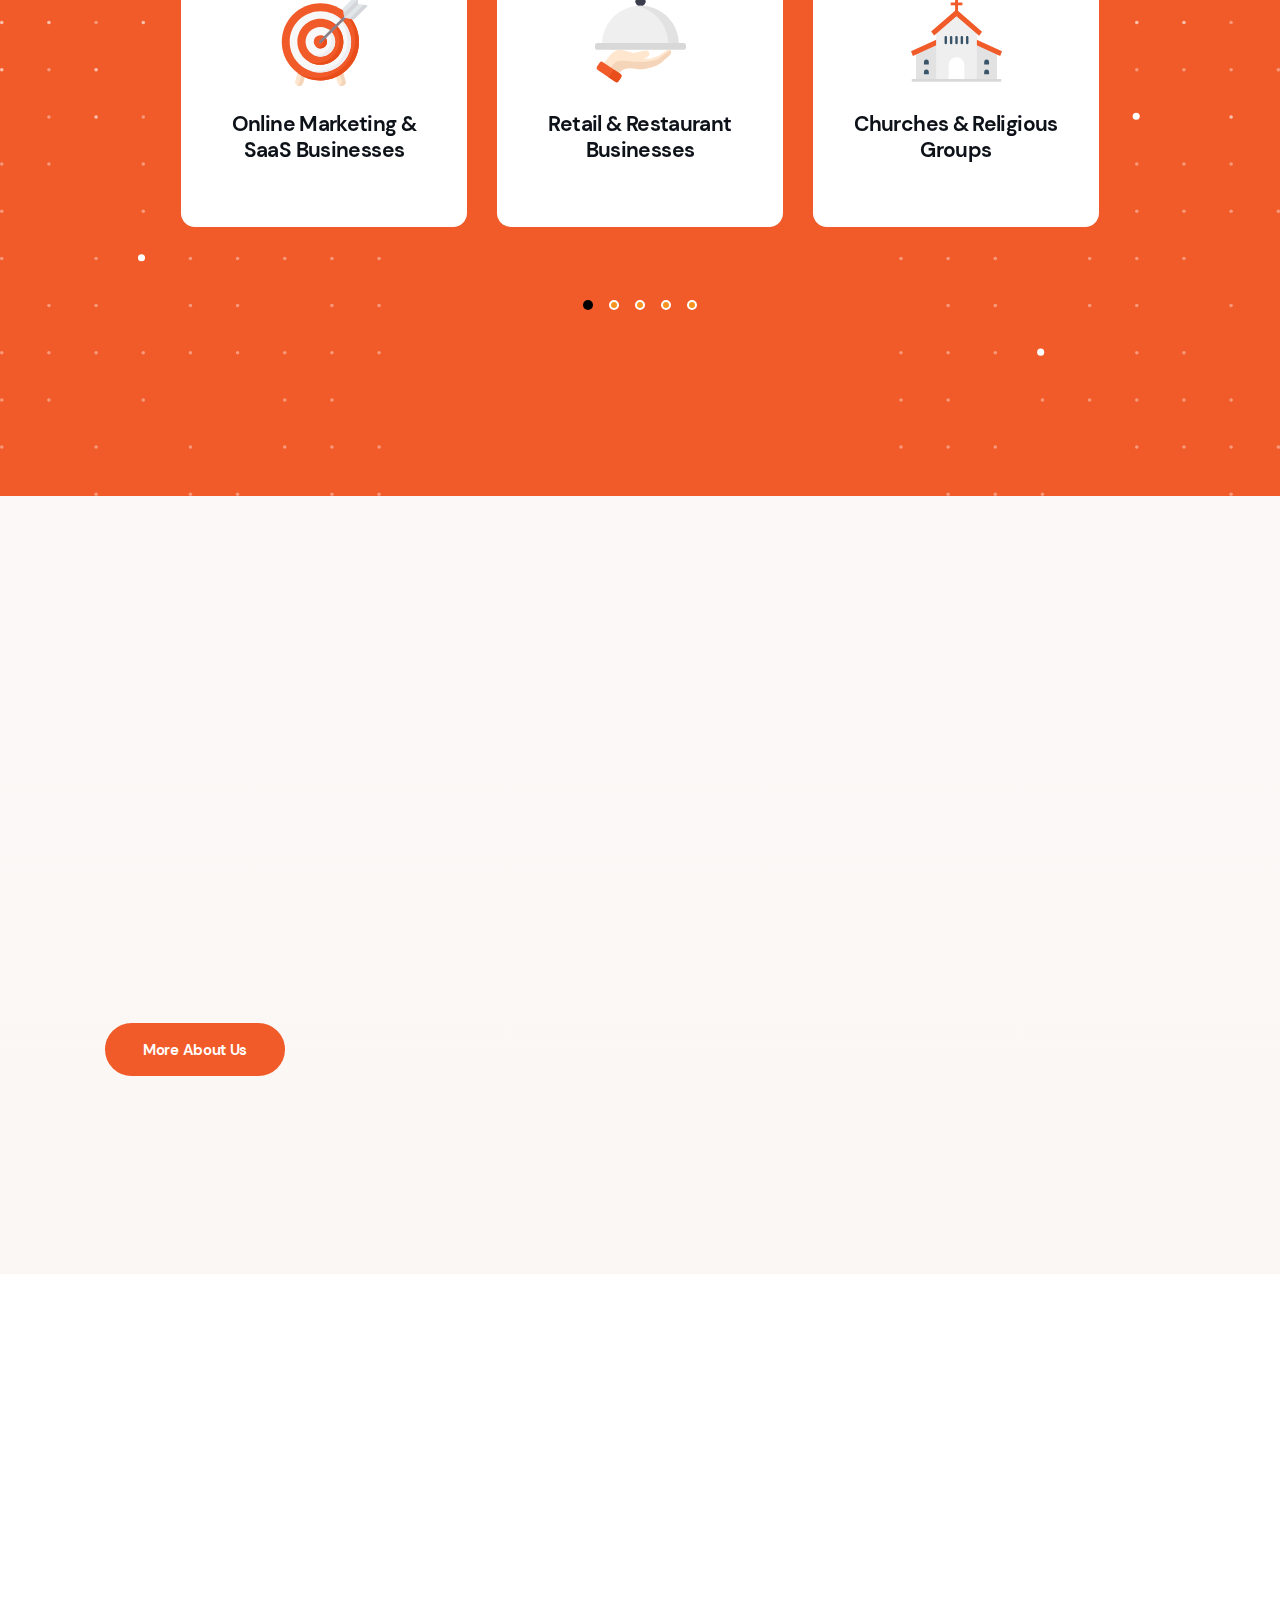
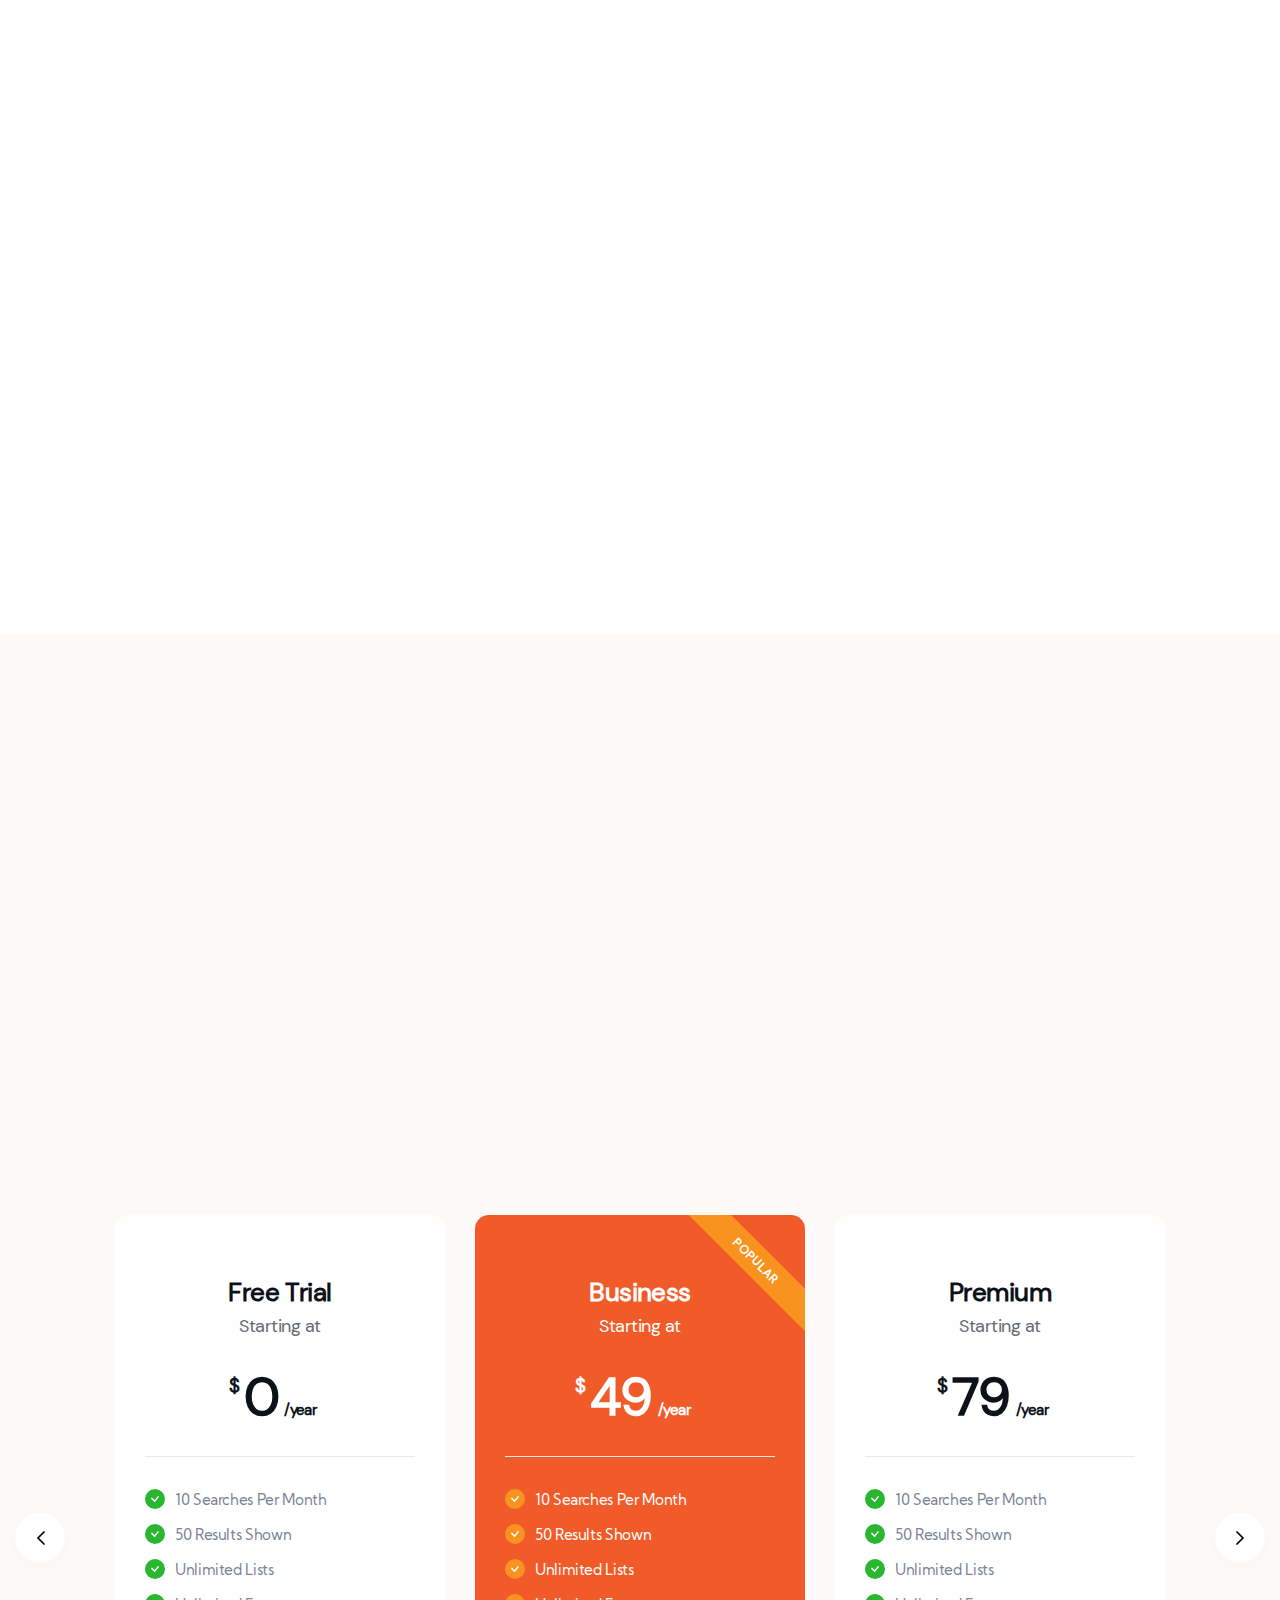
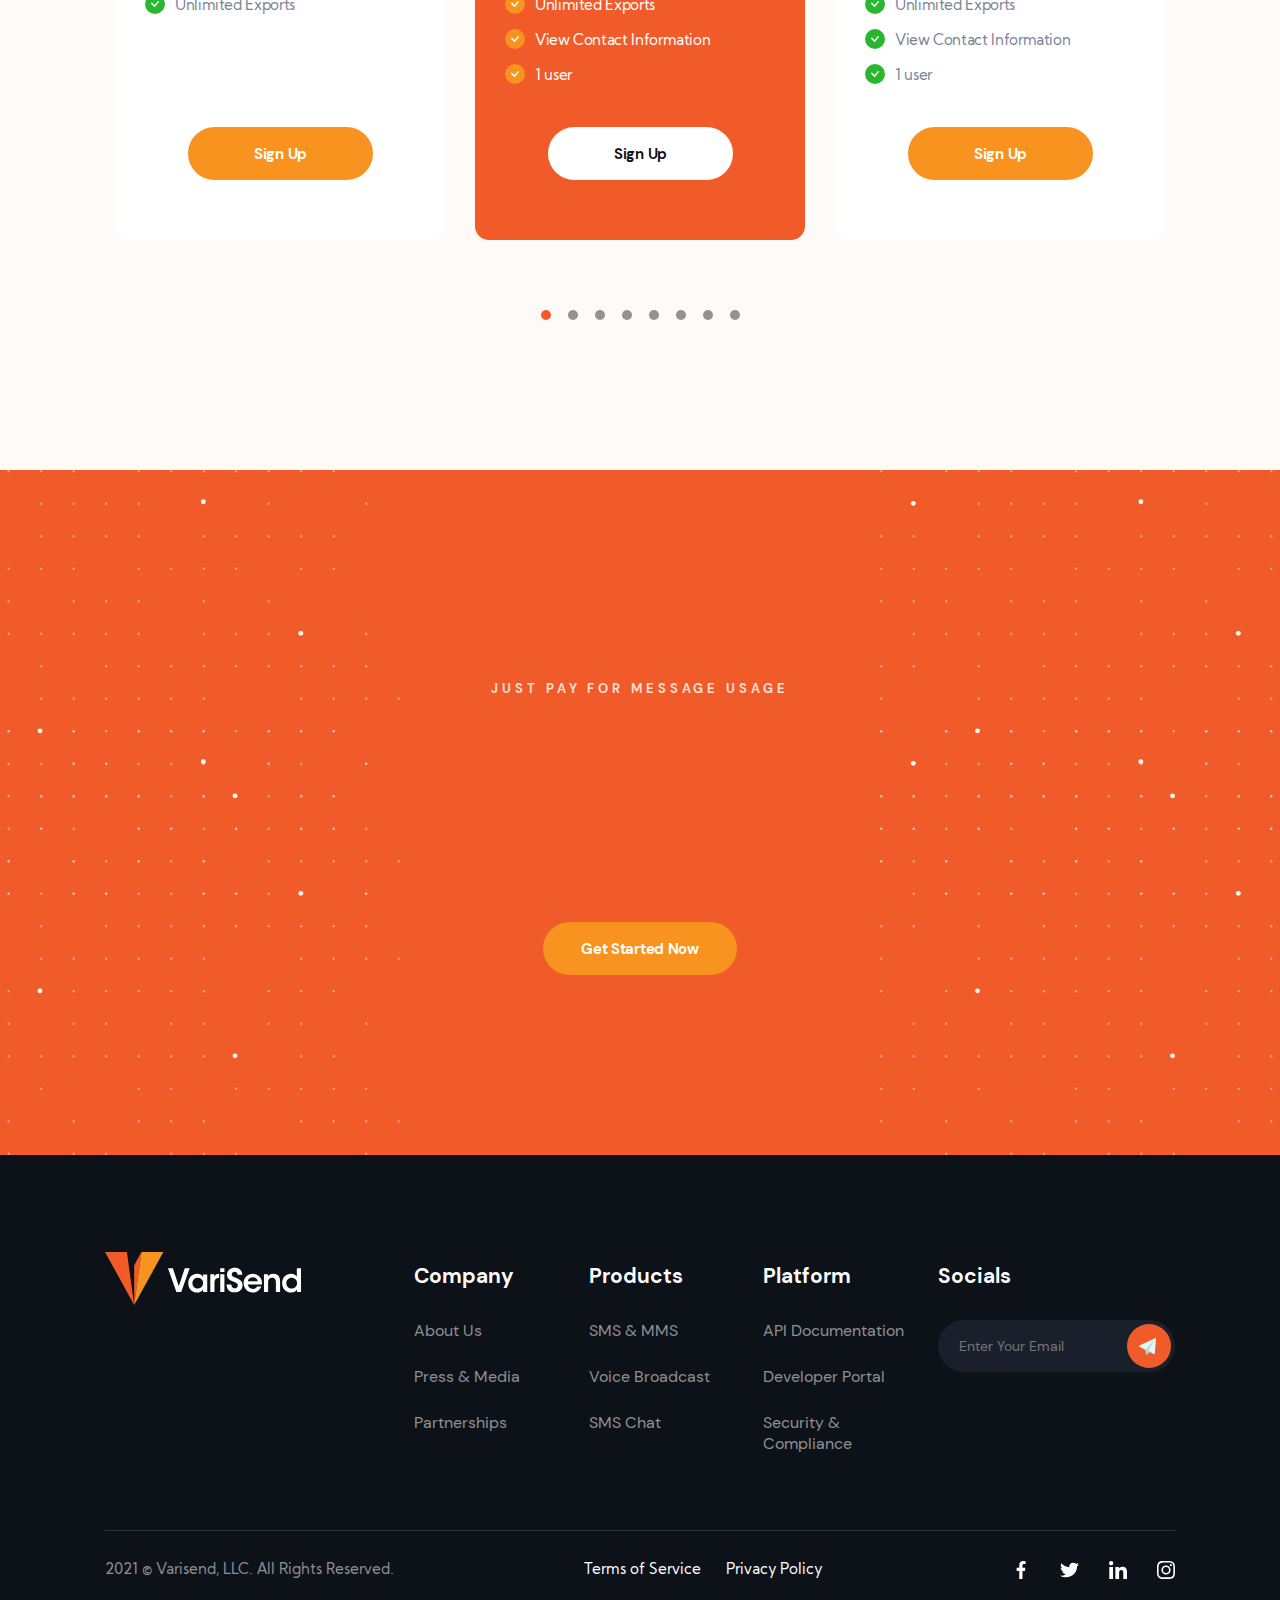
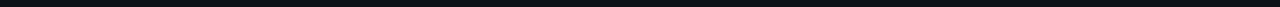
==== commit 0ec7af9e: "2605-1050" ====
--- a/index.html
+++ b/index.html
@@ -19,103 +19,103 @@
 	<div class="gradient">
 
 		<!-- Header -->
-		<header class="header" id="header">
-			<div class="container">
-				<div class="header__sticky-wrap">
-					<div class="header__top">
-						<div class="header__logo">
-							<a href="#header">
-								<img src="images/icons/logo.svg" alt="logo icon">
-							</a>
-						</div>
-						<nav class="header__menu-pc">
-							<ul class="header__menu-list">
-								<li class="header__menu-item">
-									<a href="#header">Home</a>
-								</li>
-								<li class="header__menu-item">
-									<a href="#products">Products</a>
-								</li>
-								<li class="header__menu-item">
-									<a href="#plugins">Platform</a>
-								</li>
-								<li class="header__menu-item">
-									<a href="#">Contact Us</a>
-								</li>
-							</ul>
-						</nav>
-						<div class="header__buttons-pc">
-							<a class="header__sign-button" href="#">Sign Up</a>
-							<a class="header__login-button" href="#">Login</a>
-						</div>
-						<div class="header__burger-wrap">
-							<div class="header__burger-inner">
-								<div class="header__menu-toggle">
-									<div class="header__burger">
-										<span></span>
-										<span></span>
-										<span></span>
-									</div>
-									<div class="header__cross">
-										<span></span>
-										<span></span>
-									</div>
-								</div>
-								<a class="header__burger-menu" href="#">Menu</a>
-								<a class="header__burger-close is-hide" href="#">Close</a>
-							</div>
-						</div>
-					</div>
-				</div>
-				<div class="header__main">
-					<div class="header__main-left">
-						<h1>
-							Automate yours SMS text messaging
-						</h1>
-						<p>
-							Modernize your communications with your clients with the power and reach of SMS text
-							messaging.
-						</p>
-						<div class="header__main-button global-button">
-							<a href="#">
-								Get Started
-								<img src="images/icons/arrow-right.svg" alt="arrow icon">
-							</a>
-						</div>
-						<div class="header__main-down">
-							<a href="#connect">
-								Discover Now
-							</a>
-						</div>
-					</div>
-					<div class="header__main-right">
-						<div class="header__right-item mobile-show"></div>
-						<div class="header__right-item mobile-show">
-							<picture>
-								<source type="image/webp" srcset="images/header/1.webp">
-								<img src="images/header/1.png" alt="user photo">
-							</picture>
-						</div>
-						<div class="header__right-item mobile-show"></div>
-						<div class="header__right-item mobile-show"></div>
-						<div class="header__right-item mobile-show">
-							<span></span>
-							<span></span>
-							<span></span>
-							<span></span>
-						</div>
-						<div class="header__right-item mobile-show">
-							<picture>
-								<source type="image/webp" srcset="images/header/2@2x.webp">
-								<img src="images/header/2.png" alt="user photo">
-							</picture>
-						</div>
-						<div class="header__right-item mobile-show"></div>
-						<div class="header__right-item mobile-show"></div>
-					</div>
-				</div>
-			</div>
-		</header>
+<header class="header" id="header">
+	<div class="container">
+		<div class="header__sticky-wrap">
+			<div class="header__top">
+				<div class="header__logo">
+					<a href="#header">
+						<img src="images/icons/logo.svg" alt="logo icon">
+					</a>
+				</div>
+				<nav class="header__menu-pc">
+					<ul class="header__menu-list">
+						<li class="header__menu-item">
+							<a href="#header">Home</a>
+						</li>
+						<li class="header__menu-item">
+							<a href="#products">Products</a>
+						</li>
+						<li class="header__menu-item">
+							<a href="#plugins">Platform</a>
+						</li>
+						<li class="header__menu-item">
+							<a href="#">Contact Us</a>
+						</li>
+					</ul>
+				</nav>
+				<div class="header__buttons-pc">
+					<a class="header__sign-button" href="#">Sign Up</a>
+					<a class="header__login-button" href="#">Login</a>
+				</div>
+				<div class="header__burger-wrap">
+					<div class="header__burger-inner">
+						<div class="header__menu-toggle">
+							<div class="header__burger">
+								<span></span>
+								<span></span>
+								<span></span>
+							</div>
+							<div class="header__cross">
+								<span></span>
+								<span></span>
+							</div>
+						</div>
+						<a class="header__burger-menu" href="#">Menu</a>
+						<a class="header__burger-close is-hide" href="#">Close</a>
+					</div>
+				</div>
+			</div>
+		</div>
+		<div class="header__main">
+			<div class="header__main-left">
+				<h1>
+					Automate yours SMS text messaging
+				</h1>
+				<p>
+					Modernize your communications with your clients with the power and reach of SMS text
+					messaging.
+				</p>
+				<div class="header__main-button global-button">
+					<a href="#">
+						Get Started
+						<img src="images/icons/arrow-right.svg" alt="arrow icon">
+					</a>
+				</div>
+				<div class="header__main-down">
+					<a href="#connect">
+						Discover Now
+					</a>
+				</div>
+			</div>
+			<div class="header__main-right">
+				<div class="header__right-item mobile-show"></div>
+				<div class="header__right-item mobile-show">
+					<picture>
+						<source type="image/webp" srcset="images/header/1.webp">
+						<img src="images/header/1.png" alt="user photo">
+					</picture>
+				</div>
+				<div class="header__right-item mobile-show"></div>
+				<div class="header__right-item mobile-show"></div>
+				<div class="header__right-item mobile-show">
+					<span></span>
+					<span></span>
+					<span></span>
+					<span></span>
+				</div>
+				<div class="header__right-item mobile-show">
+					<picture>
+						<source type="image/webp" srcset="images/header/2@2x.webp">
+						<img src="images/header/2.png" alt="user photo">
+					</picture>
+				</div>
+				<div class="header__right-item mobile-show"></div>
+				<div class="header__right-item mobile-show"></div>
+			</div>
+		</div>
+	</div>
+</header>
 
 		<!-- Connect -->
 		<div class="connect" id="connect">
@@ -949,133 +949,135 @@
 
 	<!-- Sign popups -->
 	<div class="sign-popup login-popup">
-		<div class="sign-popup__inner">
-			<div class="sign-popup__close">
-				<div class="sign-popup__close-img"></div>
-			</div>
-			<div class="sign-popup__form-wrap">
-				<div class="sign-popup__logo">
-					<img src="images/icons/popup-logo.svg" alt="logo icon">
-					<span>Varisend Login</span>
-				</div>
-				<form class="sign-popup__form" action="#">
-					<input type="text" class="email-input" placeholder="Your Email">
-					<span class="sign-popup__input-result"></span>
-					<label class="sign-popup__password-wrap">
-						<input class="sign-popup__password-input" type="password" id="password-input3"
-							placeholder="Password" name="password" autocomplete="off">
-						<span class="sigh-popup__password-control3 sign-popup__show-password">
-							<img src="images/icons/password-icon.svg" alt="password show icon">
-						</span>
+	<div class="sign-popup__inner">
+		<div class="sign-popup__close">
+			<div class="sign-popup__close-img"></div>
+		</div>
+		<div class="sign-popup__form-wrap">
+			<div class="sign-popup__logo">
+				<img src="images/icons/logo.svg" alt="logo icon">
+				<span>Login</span>
+			</div>
+			<form class="sign-popup__form" action="#">
+				<input type="text" class="email-input" placeholder="Your Email">
+				<span class="sign-popup__input-result"></span>
+				<label class="sign-popup__password-wrap">
+					<input class="sign-popup__password-input" type="password" id="password-input3"
+						placeholder="Password" name="password" autocomplete="off">
+					<span class="sigh-popup__password-control3 sign-popup__show-password">
+						<img src="images/icons/password-icon.svg" alt="password show icon">
+					</span>
+				</label>
+
+				<span class="sign-popup__form-inner">
+					<label class="sign-popup__label">
+						<input class="check-box" type="checkbox">
+						<span class="check-style"></span>
+						Keep me logged in
 					</label>
-					<span class="sign-popup__form-inner">
-						<label class="sign-popup__label">
-							<input class="check-box" type="checkbox">
-							<span class="check-style"></span>
-							<span>Keep me logged in</span>
-						</label>
-						<a href="#">Forgot your password?</a>
+					<a href="#">Forgot your password?</a>
+				</span>
+
+				<label class="sign-popup__btn-wrap">
+					<input type="submit" value="Login Now">
+				</label>
+			</form>
+		</div>
+		<div class="sign-popup__bottom">
+			<span>Not a member yet? </span>
+			<a class="sign-popup__register-btn" href="#">Register now</a>
+		</div>
+	</div>
+</div>
+	
+	<div class="sign-popup register-popup">
+	<div class="sign-popup__inner">
+		<div class="sign-popup__close">
+			<div class="sign-popup__close-img"></div>
+		</div>
+		<div class="sign-popup__form-wrap">
+			<div class="sign-popup__logo">
+				<img src="images/icons/logo.svg" alt="logo icon">
+				<span>Registration</span>
+			</div>
+			<form class="sign-popup__form" action="#">
+				<input type="text" placeholder="Username" required>
+				<input type="text" class="email-input" placeholder="Email">
+				<span class="sign-popup__input-result"></span>
+				<label class="sign-popup__password-wrap">
+					<input class="sign-popup__password-input" type="password" id="password-input1"
+						placeholder="Password" name="password" autocomplete="off">
+					<span class="sigh-popup__password-control1 sign-popup__show-password">
+						<img src="images/icons/password-icon.svg" alt="password show icon">
 					</span>
-					<label class="sign-popup__btn-wrap">
-						<input type="submit" value="Login Now">
-					</label>
-				</form>
-			</div>
-			<div class="sign-popup__bottom">
-				<span>Not a member yet? </span>
-				<a class="sign-popup__register-btn" href="#">Register now</a>
-			</div>
+				</label>
+				<label class="sign-popup__password-wrap">
+					<input class="sign-popup__password-input" type="password" id="password-input2"
+						placeholder="Confilm Password" name="confirmp" autocomplete="off">
+					<span class="sigh-popup__password-control2 sign-popup__show-password">
+						<img src="images/icons/password-icon.svg" alt="password show icon">
+					</span>
+				</label>
+				<label class="sign-popup__btn-wrap sign-popup__register">
+					<input type="submit" value="Register Now">
+				</label>
+			</form>
+		</div>
+		<div class="sign-popup__bottom">
+			<span>Are you a member?</span>
+			<a class="sign-popup__login-btn" href="#">Login now</a>
 		</div>
 	</div>
-
-	<div class="sign-popup register-popup">
-		<div class="sign-popup__inner">
-			<div class="sign-popup__close">
-				<div class="sign-popup__close-img"></div>
-			</div>
-			<div class="sign-popup__form-wrap">
-				<div class="sign-popup__logo">
-					<img src="images/icons/popup-logo.svg" alt="logo icon">
-					<span>Varisend Registration</span>
-				</div>
-				<form class="sign-popup__form" action="#">
-					<input type="text" placeholder="Username" required>
-					<input type="text" class="email-input" placeholder="Email">
-					<span class="sign-popup__input-result"></span>
-					<label class="sign-popup__password-wrap">
-						<input class="sign-popup__password-input" type="password" id="password-input1"
-							placeholder="Password" name="password" autocomplete="off">
-						<span class="sigh-popup__password-control1 sign-popup__show-password">
-							<img src="images/icons/password-icon.svg" alt="password show icon">
-						</span>
-					</label>
-					<label class="sign-popup__password-wrap">
-						<input class="sign-popup__password-input" type="password" id="password-input2"
-							placeholder="Confilm Password" name="confirmp" autocomplete="off">
-						<span class="sigh-popup__password-control2 sign-popup__show-password">
-							<img src="images/icons/password-icon.svg" alt="password show icon">
-						</span>
-					</label>
-					<label class="sign-popup__btn-wrap sign-popup__register">
-						<input type="submit" value="Register Now">
-					</label>
-				</form>
-			</div>
-			<div class="sign-popup__bottom">
-				<span>Are you a member?</span>
-				<a class="sign-popup__login-btn" href="#">Login now</a>
-			</div>
-		</div>
-	</div>
+</div>
 
 	<!-- Header popup -->
 	<div class="header-popup">
-		<div class="header-popup__top">
-			<div class="header__logo">
-				<a href="index.html">
-					<img src="images/icons/logo.svg" alt="logo icon">
-				</a>
-			</div>
-			<div class="header__burger-wrap">
-				<div class="header__burger-inner">
-					<div class="header__menu-toggle">
-						<div class="header__burger">
-							<span></span>
-							<span></span>
-							<span></span>
-						</div>
-						<div class="header__cross">
-							<span></span>
-							<span></span>
-						</div>
-					</div>
-					<a class="header__burger-menu" href="#">Menu</a>
-					<a class="header__burger-close is-hide" href="#">Close</a>
-				</div>
-			</div>
-		</div>
-		<nav class="header__menu">
-			<ul class="header__menu-list">
-				<li class="header__menu-item">
-					<a href="index.html">Home</a>
-				</li>
-				<li class="header__menu-item">
-					<a href="#products">Products</a>
-				</li>
-				<li class="header__menu-item">
-					<a href="#plugins">Platform</a>
-				</li>
-				<li class="header__menu-item">
-					<a href="#">Contact Us</a>
-				</li>
-			</ul>
-		</nav>
-		<div class="header__buttons">
-			<a class="header__sign-button" href="#">Sign
-				Up</a>
-			<a class="header__login-button" href="#">Login</a>
+	<div class="header-popup__top">
+		<div class="header__logo">
+			<a href="index.html">
+				<img src="images/icons/logo.svg" alt="logo icon">
+			</a>
+		</div>
+		<div class="header__burger-wrap">
+			<div class="header__burger-inner">
+				<div class="header__menu-toggle">
+					<div class="header__burger">
+						<span></span>
+						<span></span>
+						<span></span>
+					</div>
+					<div class="header__cross">
+						<span></span>
+						<span></span>
+					</div>
+				</div>
+				<a class="header__burger-menu" href="#">Menu</a>
+				<a class="header__burger-close is-hide" href="#">Close</a>
+			</div>
 		</div>
 	</div>
+	<nav class="header__menu">
+		<ul class="header__menu-list">
+			<li class="header__menu-item">
+				<a href="index.html">Home</a>
+			</li>
+			<li class="header__menu-item">
+				<a href="#products">Products</a>
+			</li>
+			<li class="header__menu-item">
+				<a href="#plugins">Platform</a>
+			</li>
+			<li class="header__menu-item">
+				<a href="#">Contact Us</a>
+			</li>
+		</ul>
+	</nav>
+	<div class="header__buttons">
+		<a class="header__sign-button" href="#">Sign
+			Up</a>
+		<a class="header__login-button" href="#">Login</a>
+	</div>
+</div>
 
 	<script src="js/jquery.min.js"></script>
 	<script src="js/swiper-bundle.min.js"></script>
--- a/css/style.css
+++ b/css/style.css
@@ -457,7 +457,8 @@
 }
 
 .check-style {
-  position: relative;
+  position: absolute;
+  left: 0;
   width: 22px;
   height: 22px;
   cursor: pointer;
@@ -2360,11 +2361,12 @@
 
 .sign-popup__logo img {
   margin-bottom: 8px;
+  max-width: 250px;
 }
 
 .sign-popup__logo span {
-  font-size: 32px;
-  line-height: 55px;
+  font-size: calc(22px + (32 - 22) * ((100vw - 320px) / (1920 - 320)));
+  line-height: calc(24px + (55 - 24) * ((100vw - 320px) / (1920 - 320)));
   text-align: center;
   letter-spacing: -0.03em;
   color: #130D0C;
@@ -2466,10 +2468,11 @@
 .sign-popup__label {
   cursor: pointer;
   position: relative;
-  display: flex;
+  display: inline-flex;
   letter-spacing: -0.02em;
   color: #99928F;
   align-items: center;
+  padding-left: 32px;
 }
 
 .sign-popup__input-result {
@@ -2484,7 +2487,7 @@
 
 .sign-popup__form-inner {
   margin: 5px 0 11px;
-  display: flex;
+  display: inline-flex;
   justify-content: space-between;
   align-items: center;
   font-size: 14px;
--- a/css/responsive.css
+++ b/css/responsive.css
@@ -52,6 +52,18 @@
   }
   .sign-popup__logo {
     margin-bottom: 10px;
+  }
+  .sign-popup__logo img {
+    max-width: 150px;
+  }
+  .sign-popup__inner {
+    max-width: 350px;
+  }
+  .sign-popup__form-inner {
+    flex-direction: column;
+  }
+  .sign-popup__label {
+    margin-bottom: 15px;
   }
 }
 
@@ -355,6 +367,9 @@
   .arrow-down {
     margin-top: 30px;
   }
+  .sign-popup__logo img {
+    max-width: 150px;
+  }
 }
 
 @media only screen and (max-width: 500px) {
@@ -423,13 +438,13 @@
     flex-direction: column;
     align-items: flex-start;
   }
-  .sign-popup__label {
-    align-self: flex-start;
-  }
   .pricing__inner p {
     margin-bottom: 30px;
   }
   .header__menu-list {
     grid-row-gap: 30px;
   }
-}
+  .sign-popup__label {
+    margin-bottom: 15px;
+  }
+}
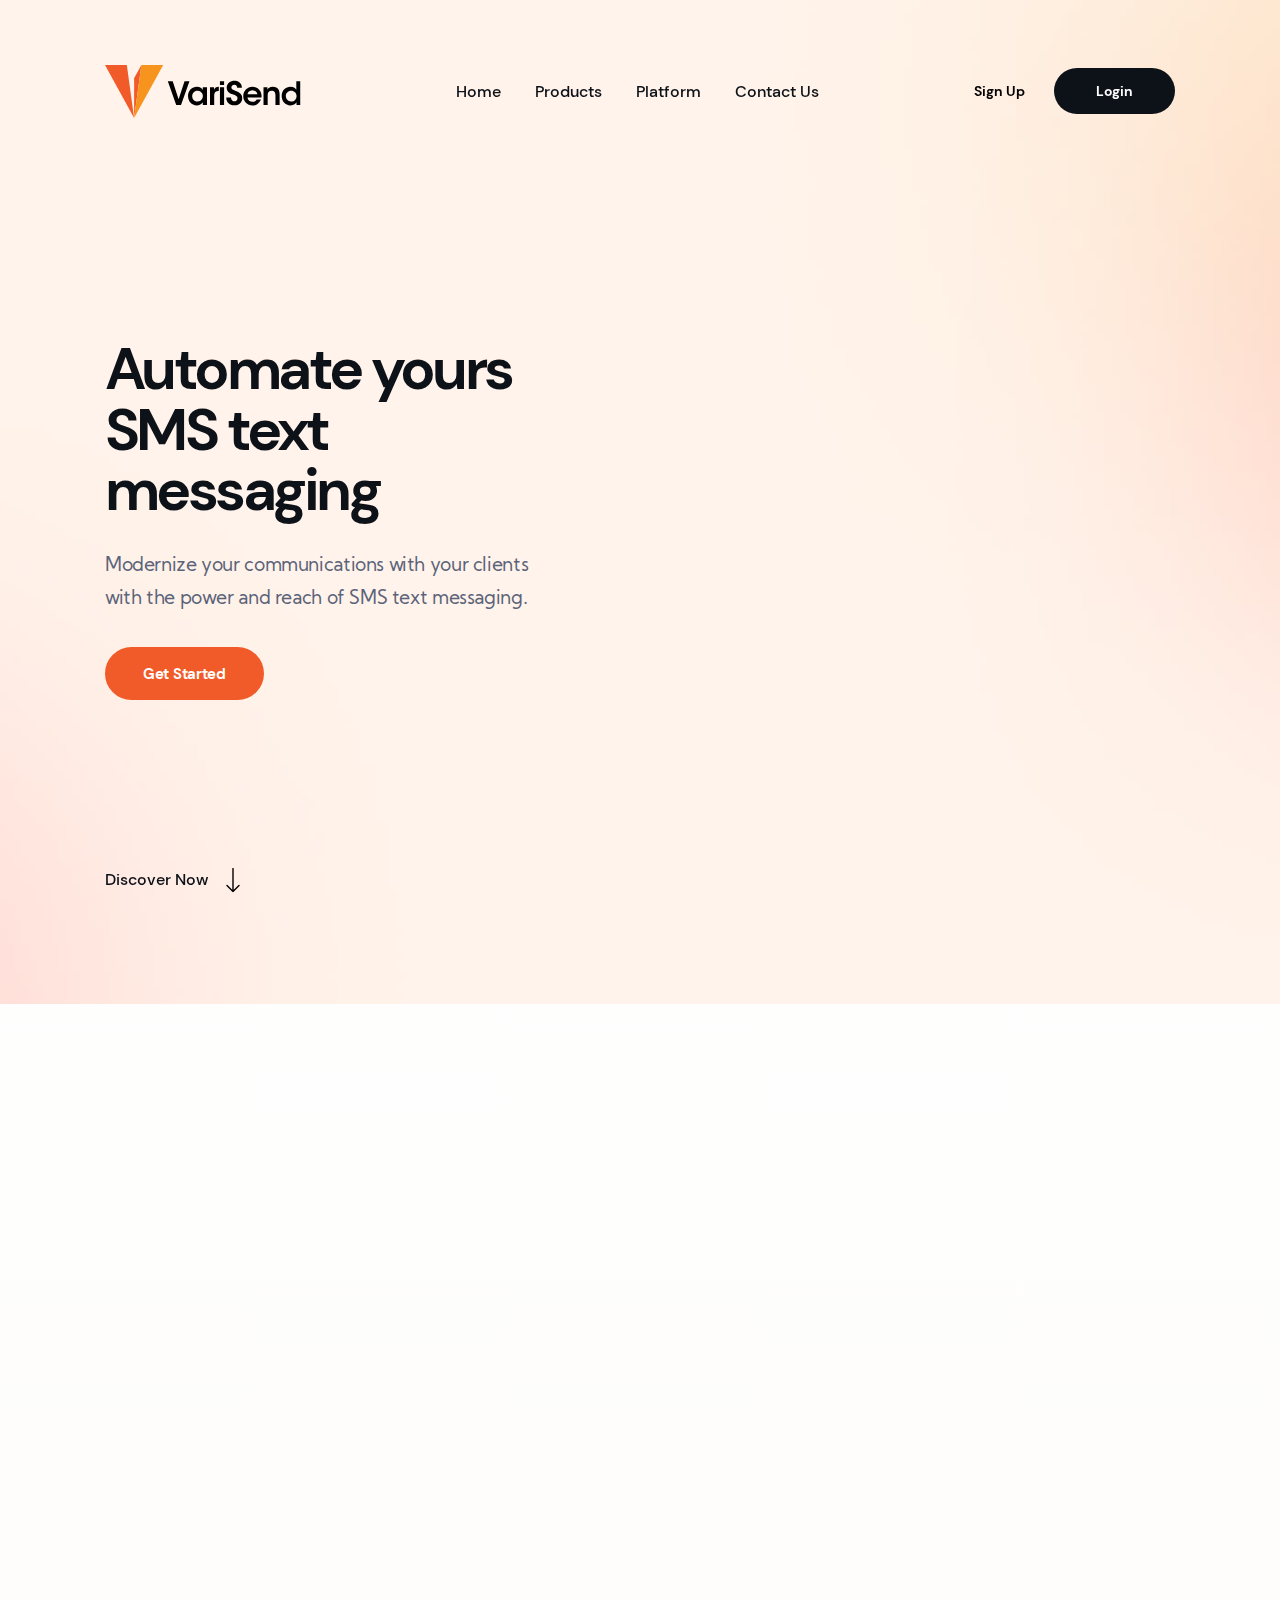
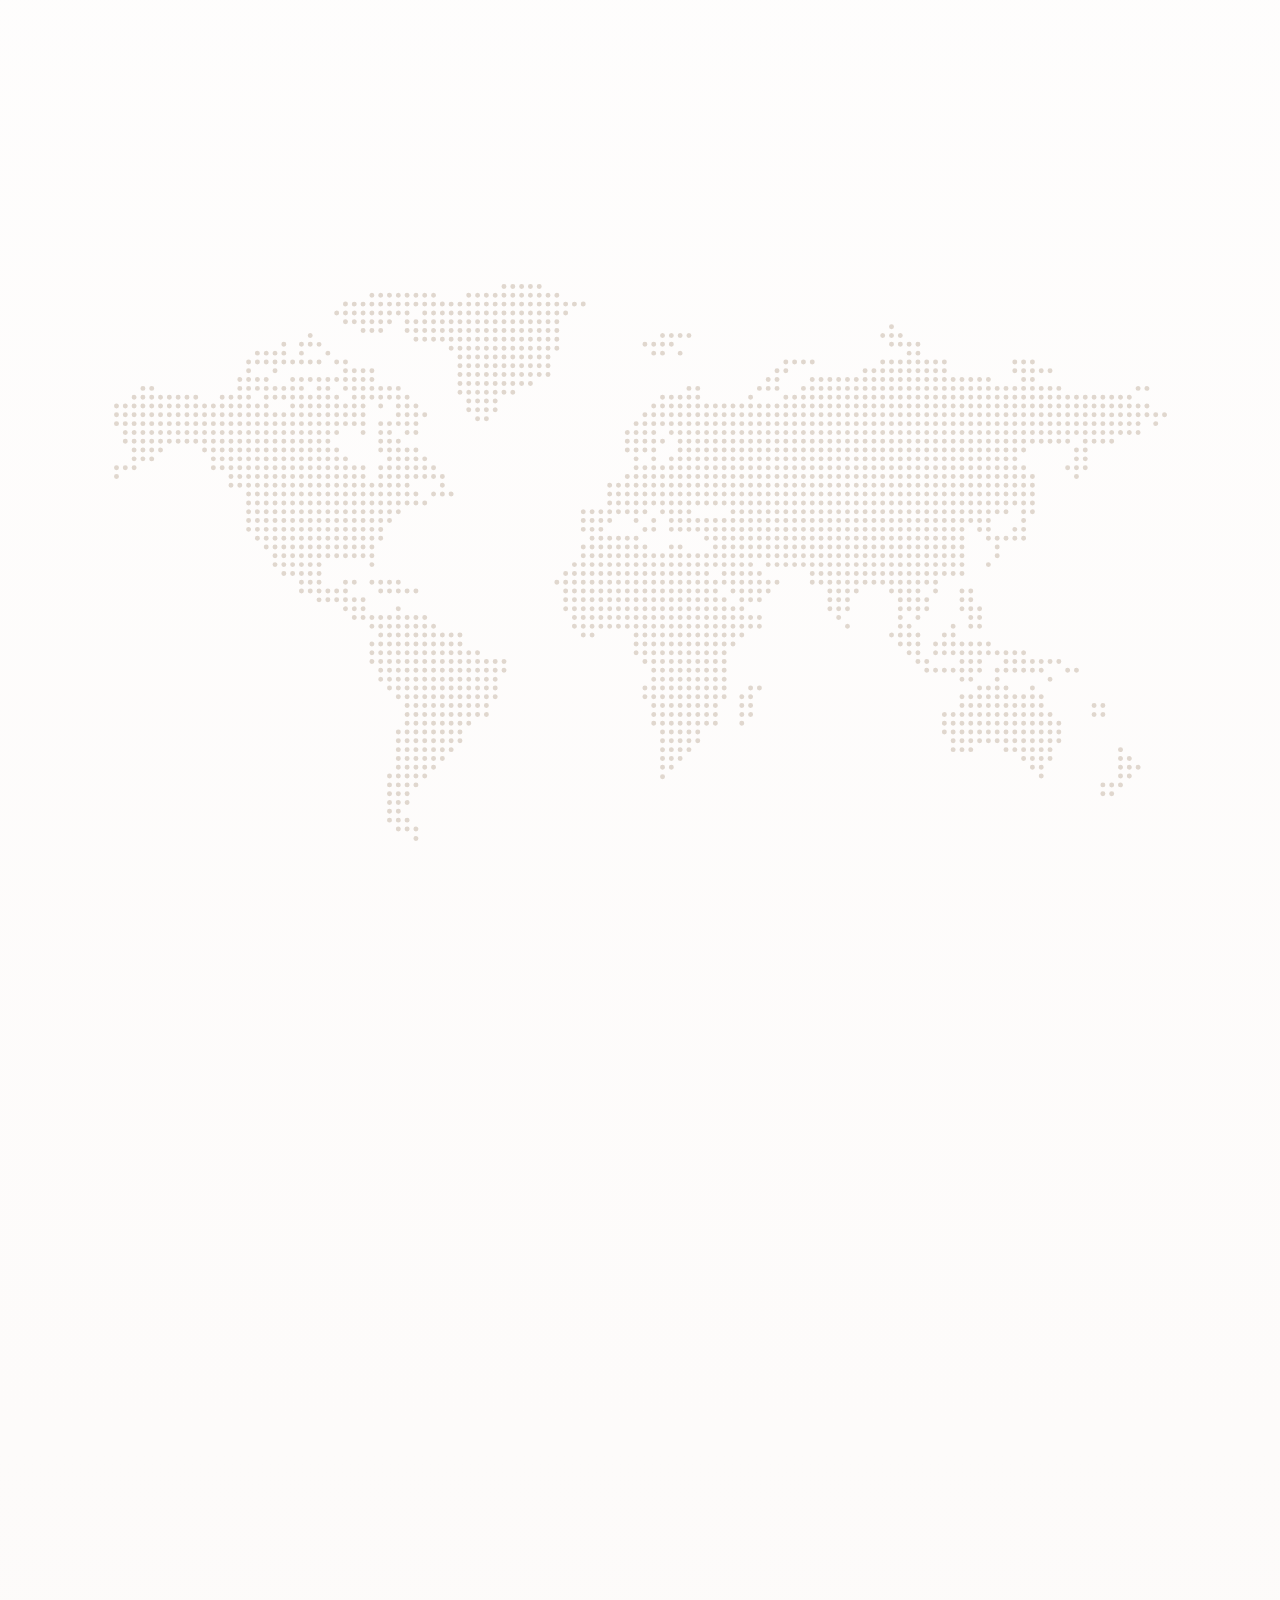
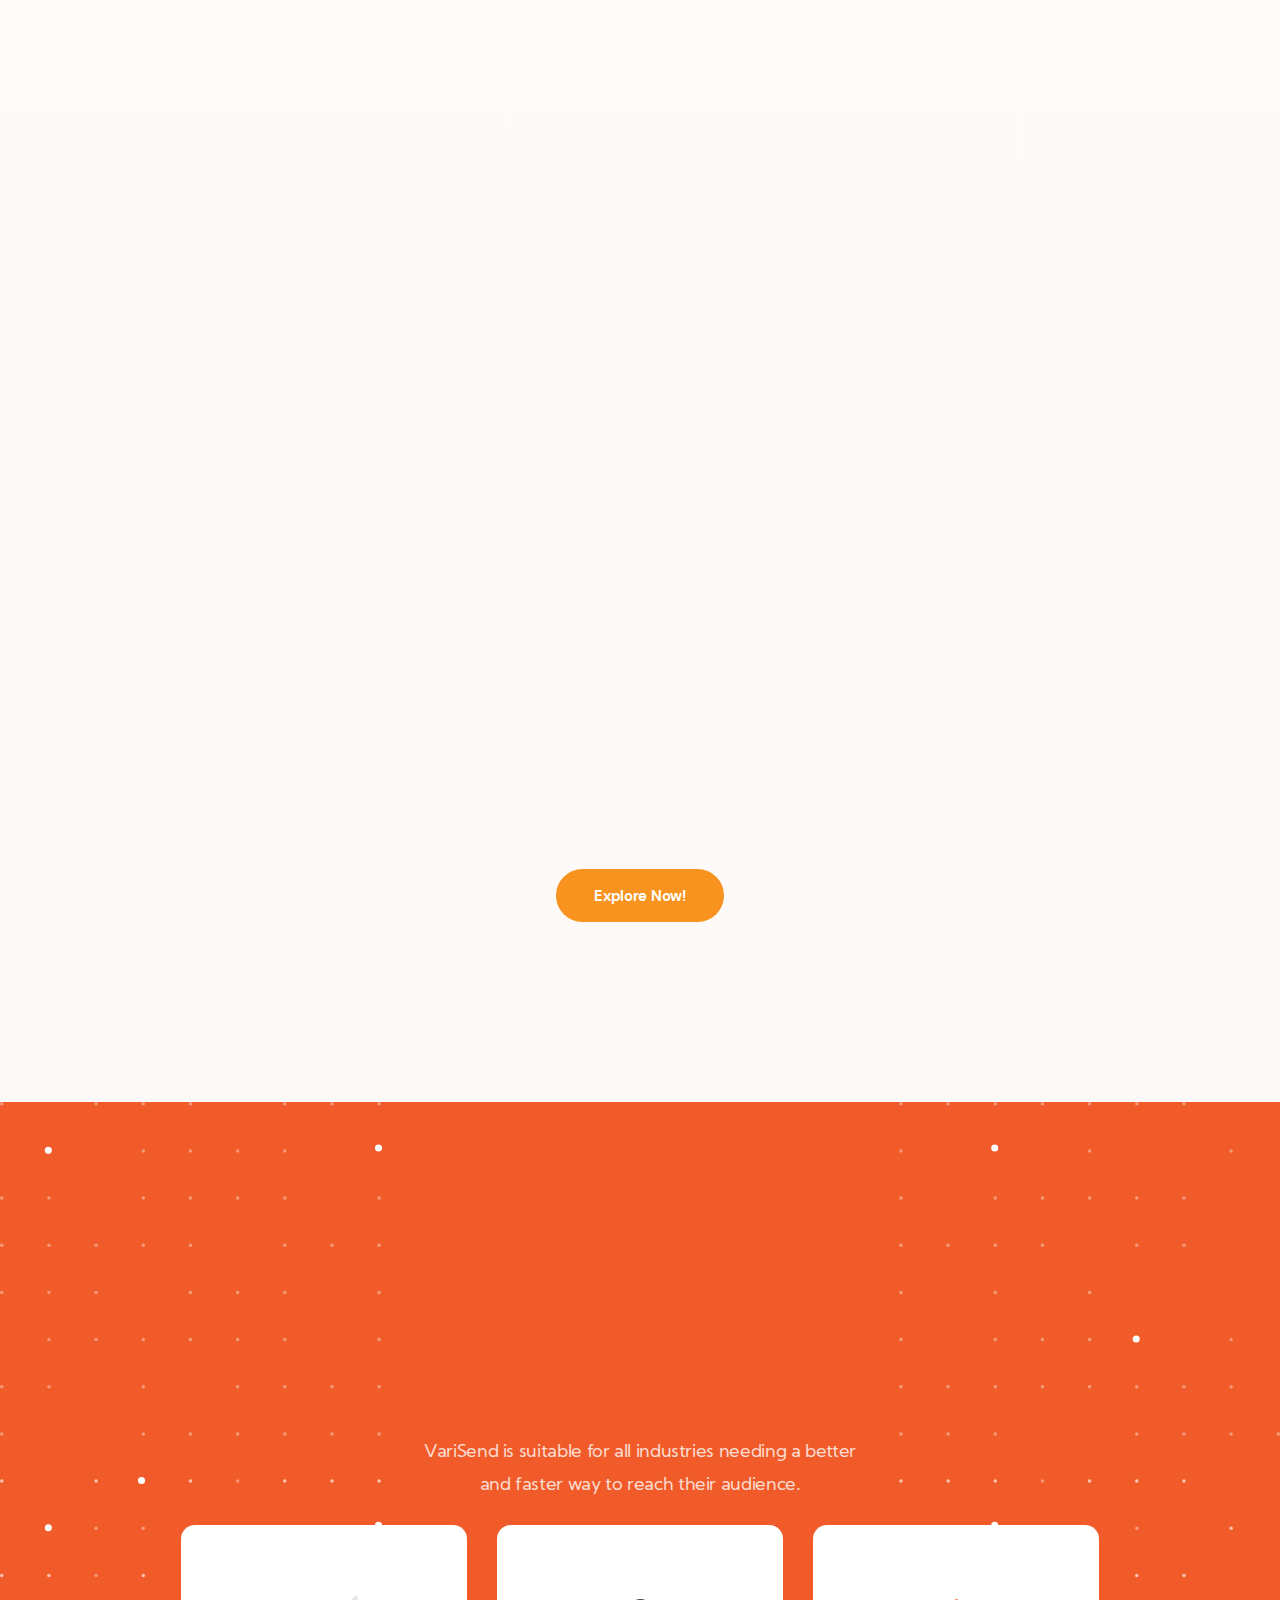
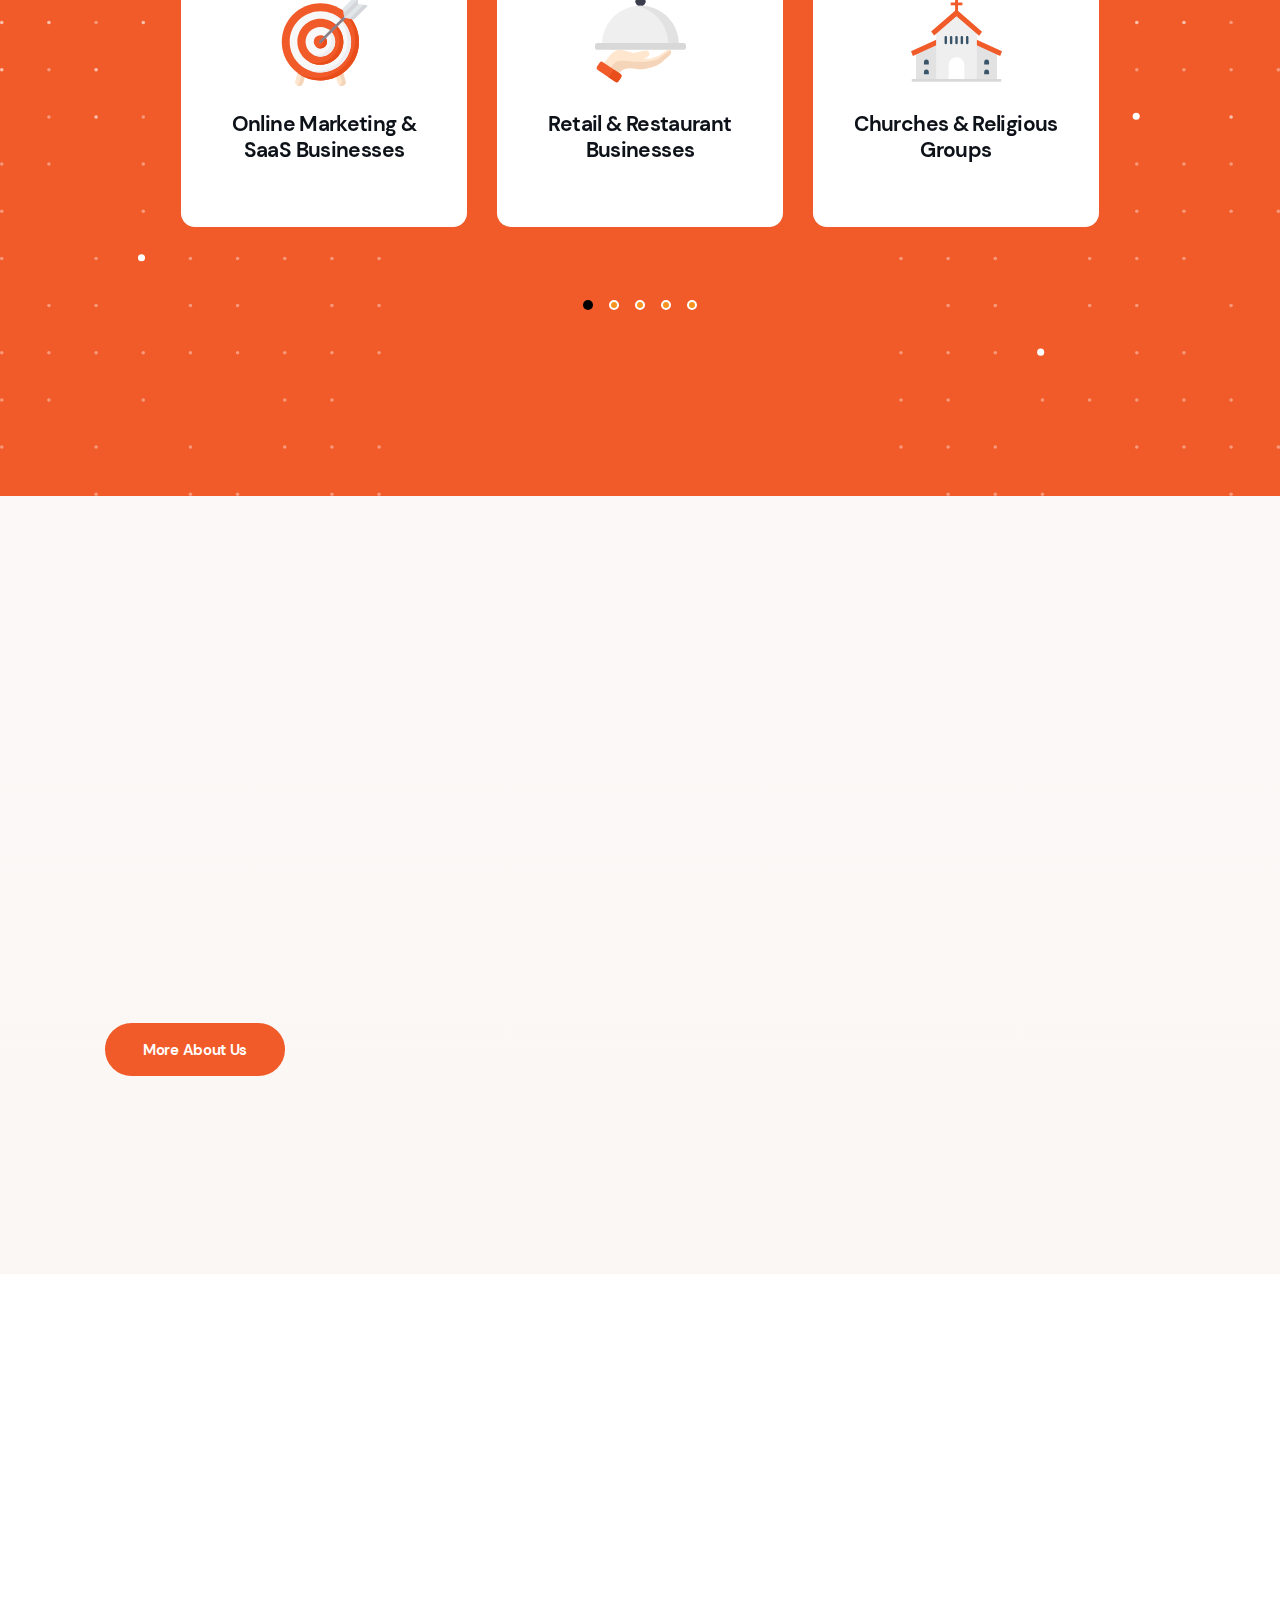
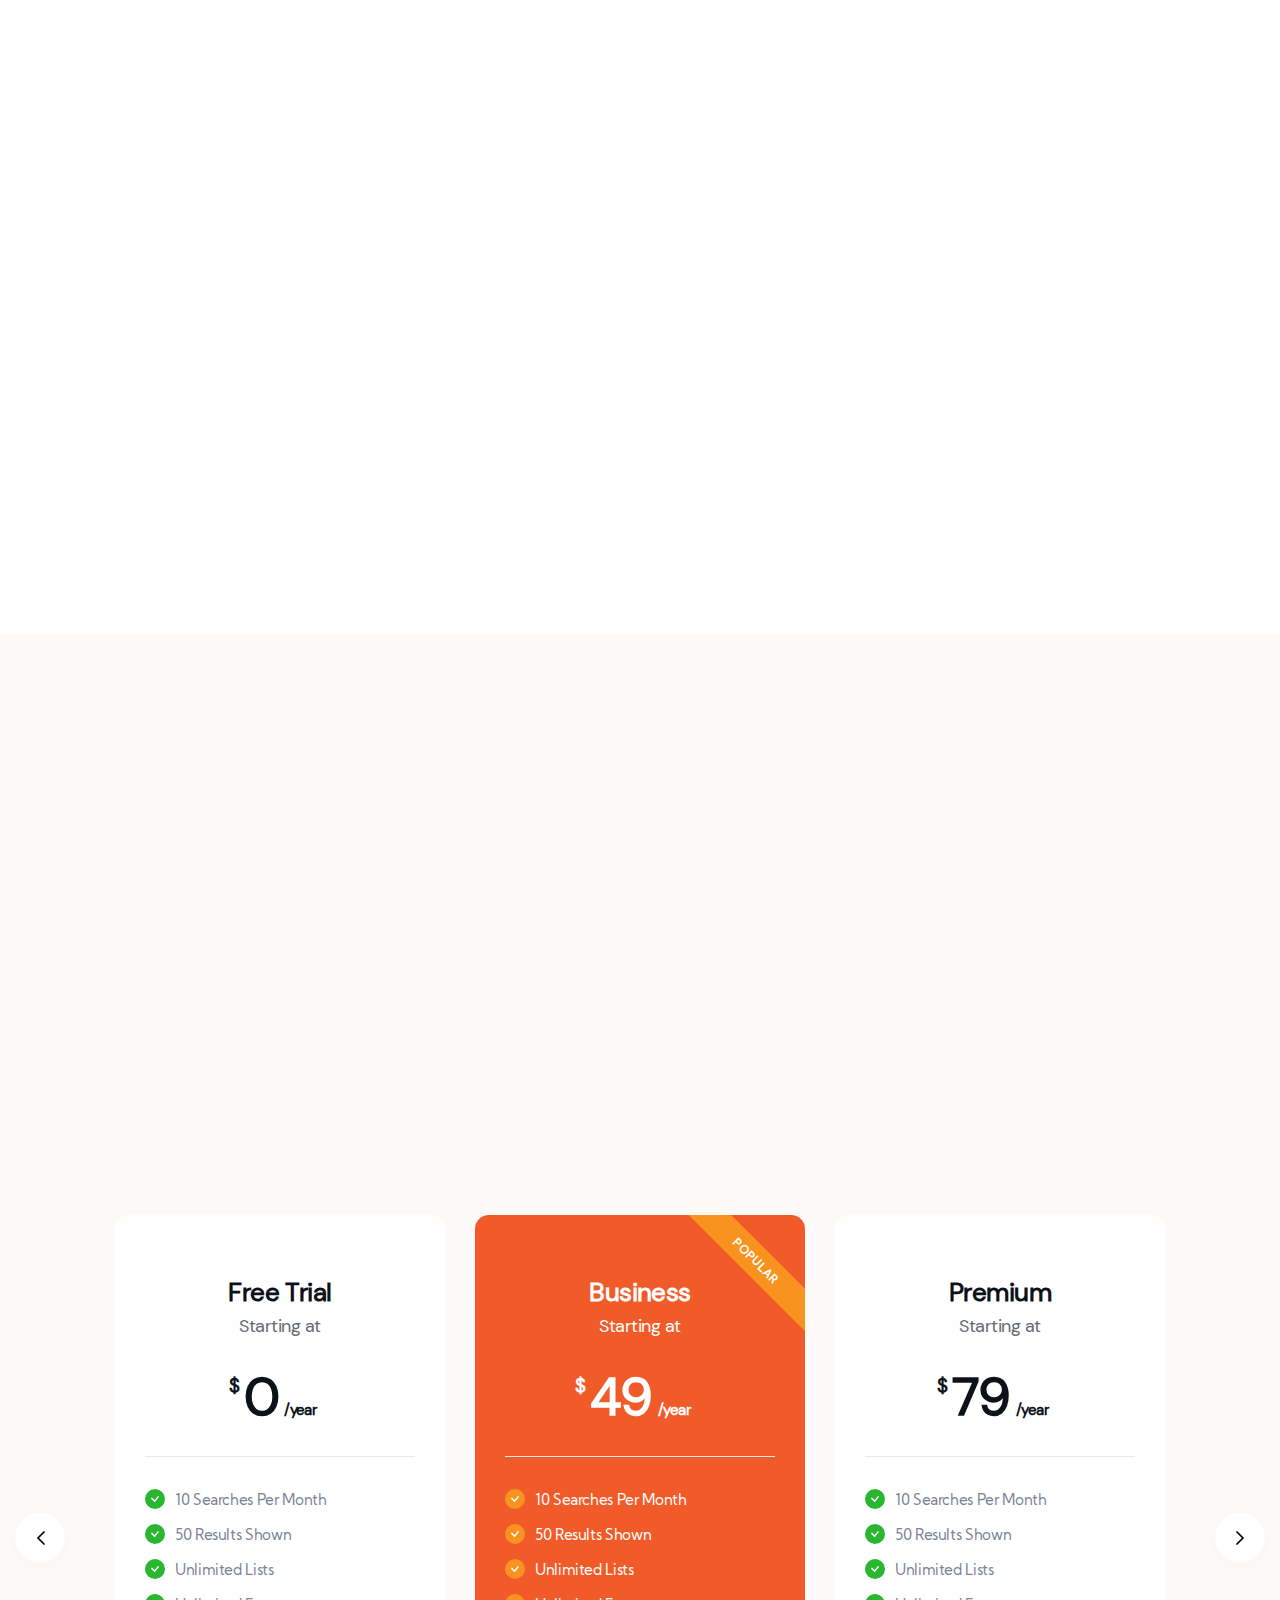
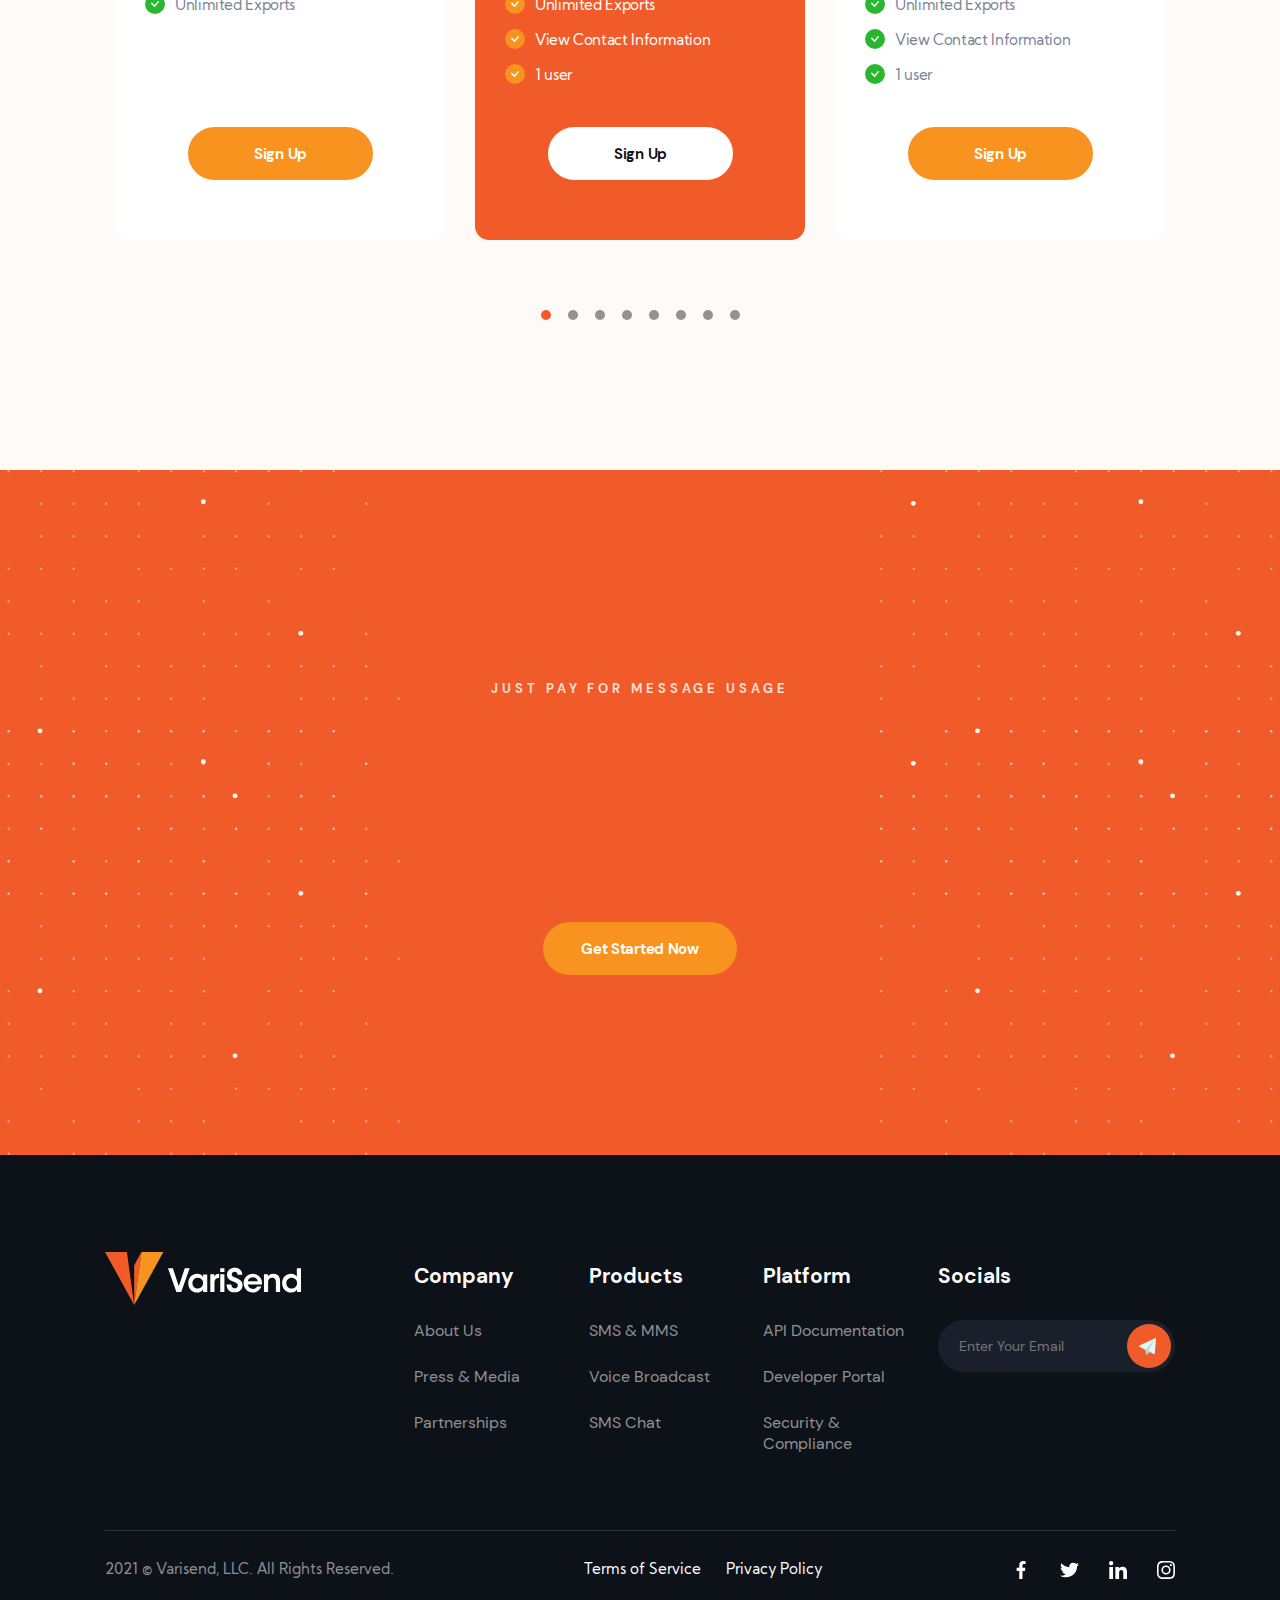
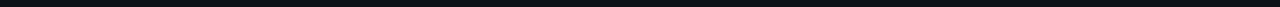
==== commit 93b6cccf: "2605-1559" ====
--- a/index.html
+++ b/index.html
@@ -119,6 +119,7 @@
 
 		<!-- Connect -->
 		<div class="connect" id="connect">
+	
 			<div class="container">
 				<div class="connect__inner">
 					<span class="pre-title bottom-to-top tablet-show">Welcome to varisend</span>
--- a/css/style.css
+++ b/css/style.css
@@ -168,7 +168,7 @@
   font-weight: inherit;
 }
 
-body {
+body, .sign-popup__label {
   font-family: 'DMSans-Regular', sans-serif;
   font-weight: 400;
 }
@@ -449,38 +449,35 @@
 }
 
 .check-box {
-  width: 1px;
-  height: 1px;
-  overflow: hidden;
-  clip: rect(0 0 0 0);
+  position: absolute;
+  z-index: -1;
   opacity: 0;
 }
 
 .check-style {
-  position: absolute;
-  left: 0;
+  position: relative;
   width: 22px;
   height: 22px;
-  cursor: pointer;
   border: 1px solid #E6E6E6;
   border-radius: 6px;
-  margin-right: 9px;
-}
-
-.check-box:checked + .check-style::before {
+}
+
+.check-style::before {
+  position: absolute;
   content: "";
+  background-color: transparent;
+  transition: background-color .1s, transform .2s;
   width: 14px;
   height: 14px;
-  position: absolute;
-  background-color: #F15B29;
   top: 50%;
   left: 50%;
   border-radius: 4px;
-  transform: translate(-50%, -50%);
-}
-
-.check-box:disabled + .check-style {
-  border-color: #ccc;
+  transform: translate(-50%, -50%) scale(0);
+}
+
+.check-box:checked + .check-style::before {
+  background-color: #F15B29;
+  transform: translate(-50%, -50%) scale(1);
 }
 
 .header {
@@ -2468,11 +2465,14 @@
 .sign-popup__label {
   cursor: pointer;
   position: relative;
-  display: inline-flex;
+  display: grid;
+  grid-template-columns: repeat(2, -webkit-max-content);
+  grid-template-columns: repeat(2, max-content);
+  grid-template-rows: auto;
+  grid-column-gap: 10px;
   letter-spacing: -0.02em;
   color: #99928F;
   align-items: center;
-  padding-left: 32px;
 }
 
 .sign-popup__input-result {
--- a/css/responsive.css
+++ b/css/responsive.css
@@ -64,6 +64,9 @@
   }
   .sign-popup__label {
     margin-bottom: 15px;
+  }
+  .sign-popup__form input[type='submit'] {
+    padding: 10px;
   }
 }
 
@@ -447,4 +450,7 @@
   .sign-popup__label {
     margin-bottom: 15px;
   }
-}
+  .sign-popup__form input[type='submit'] {
+    padding: 10px;
+  }
+}
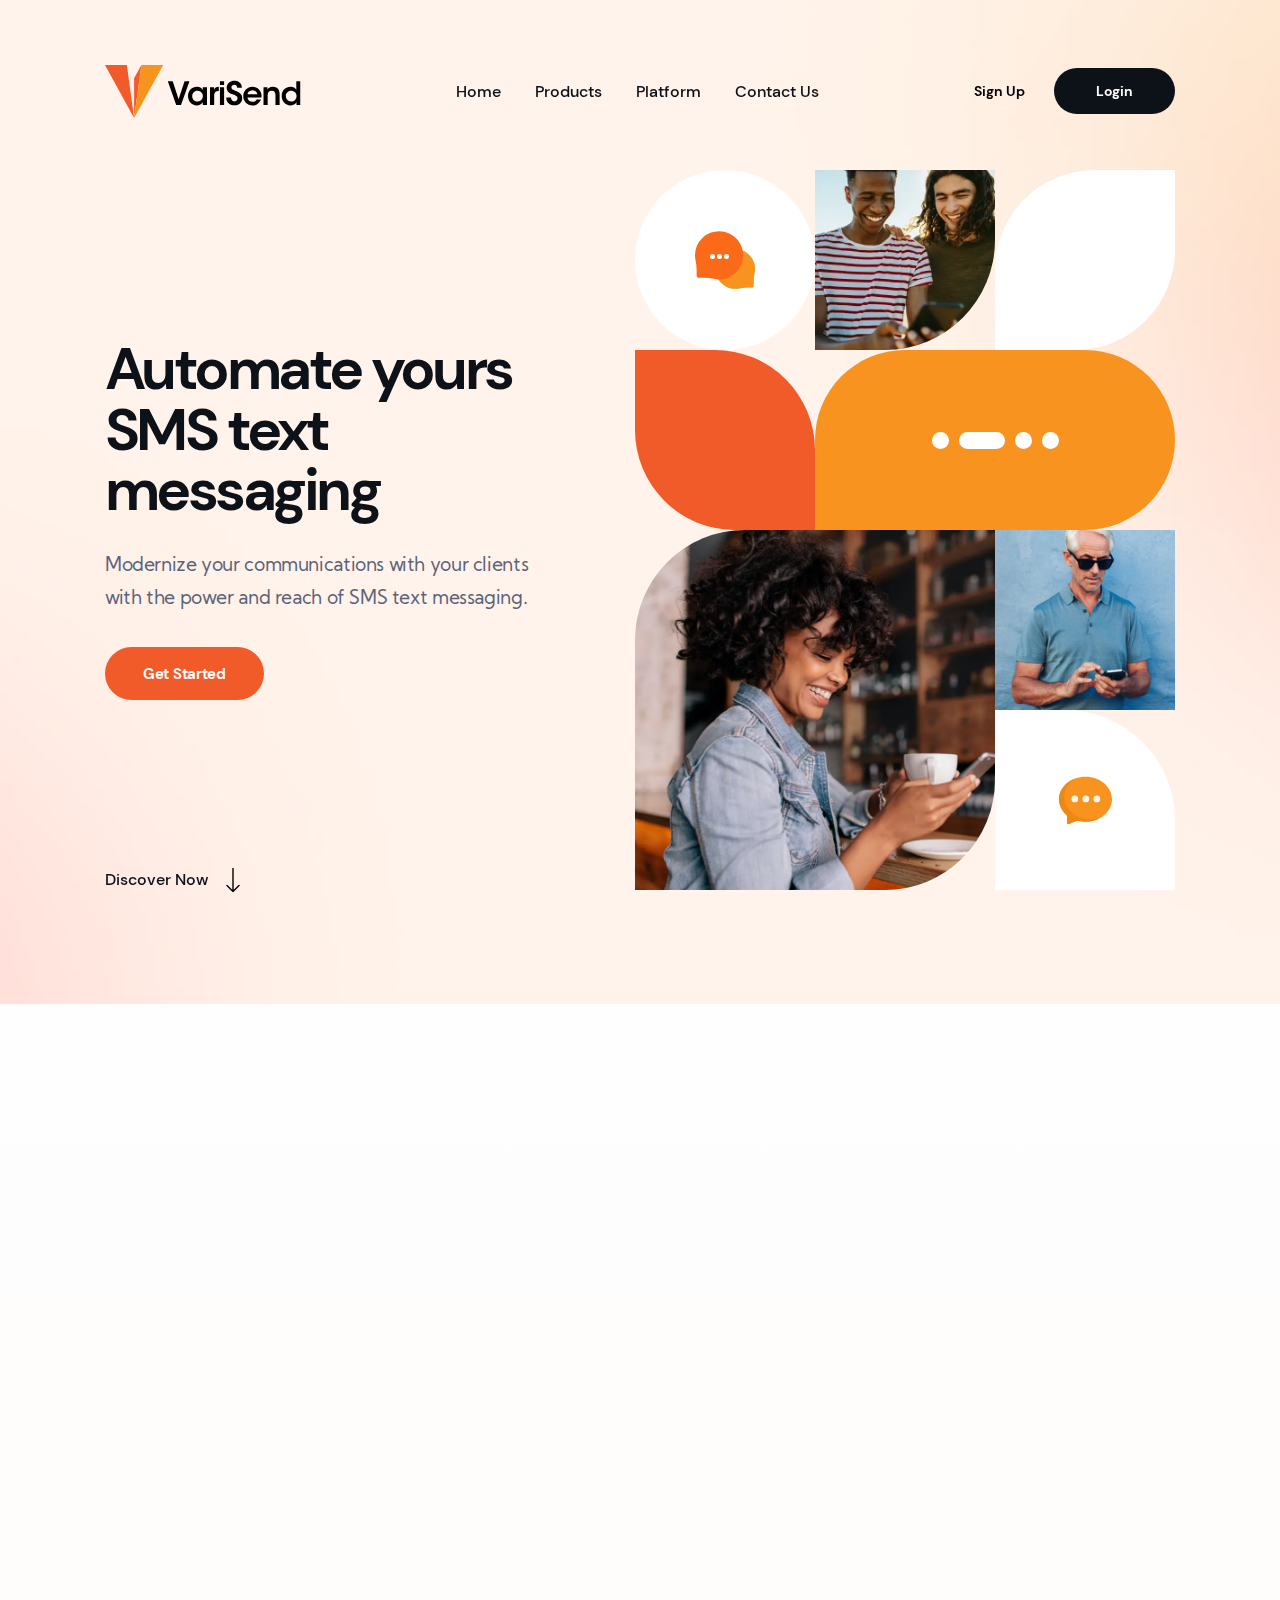
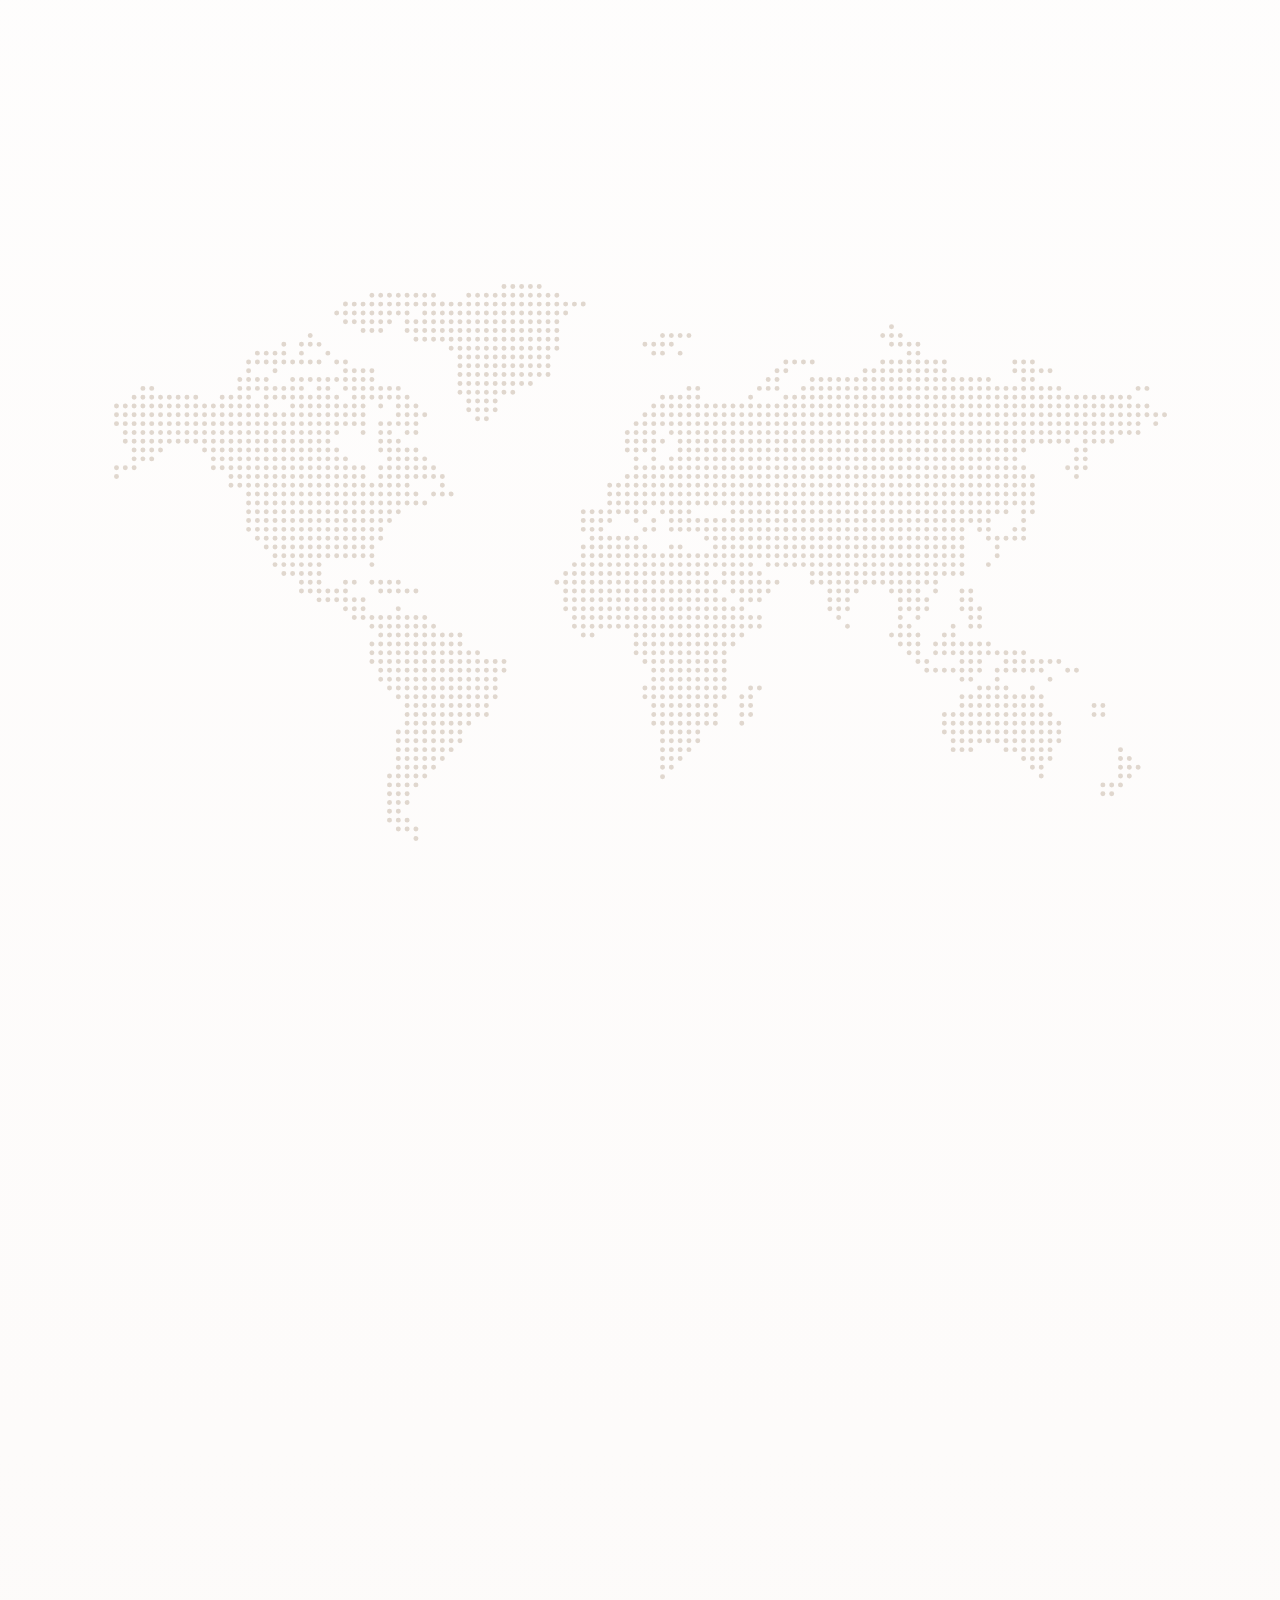
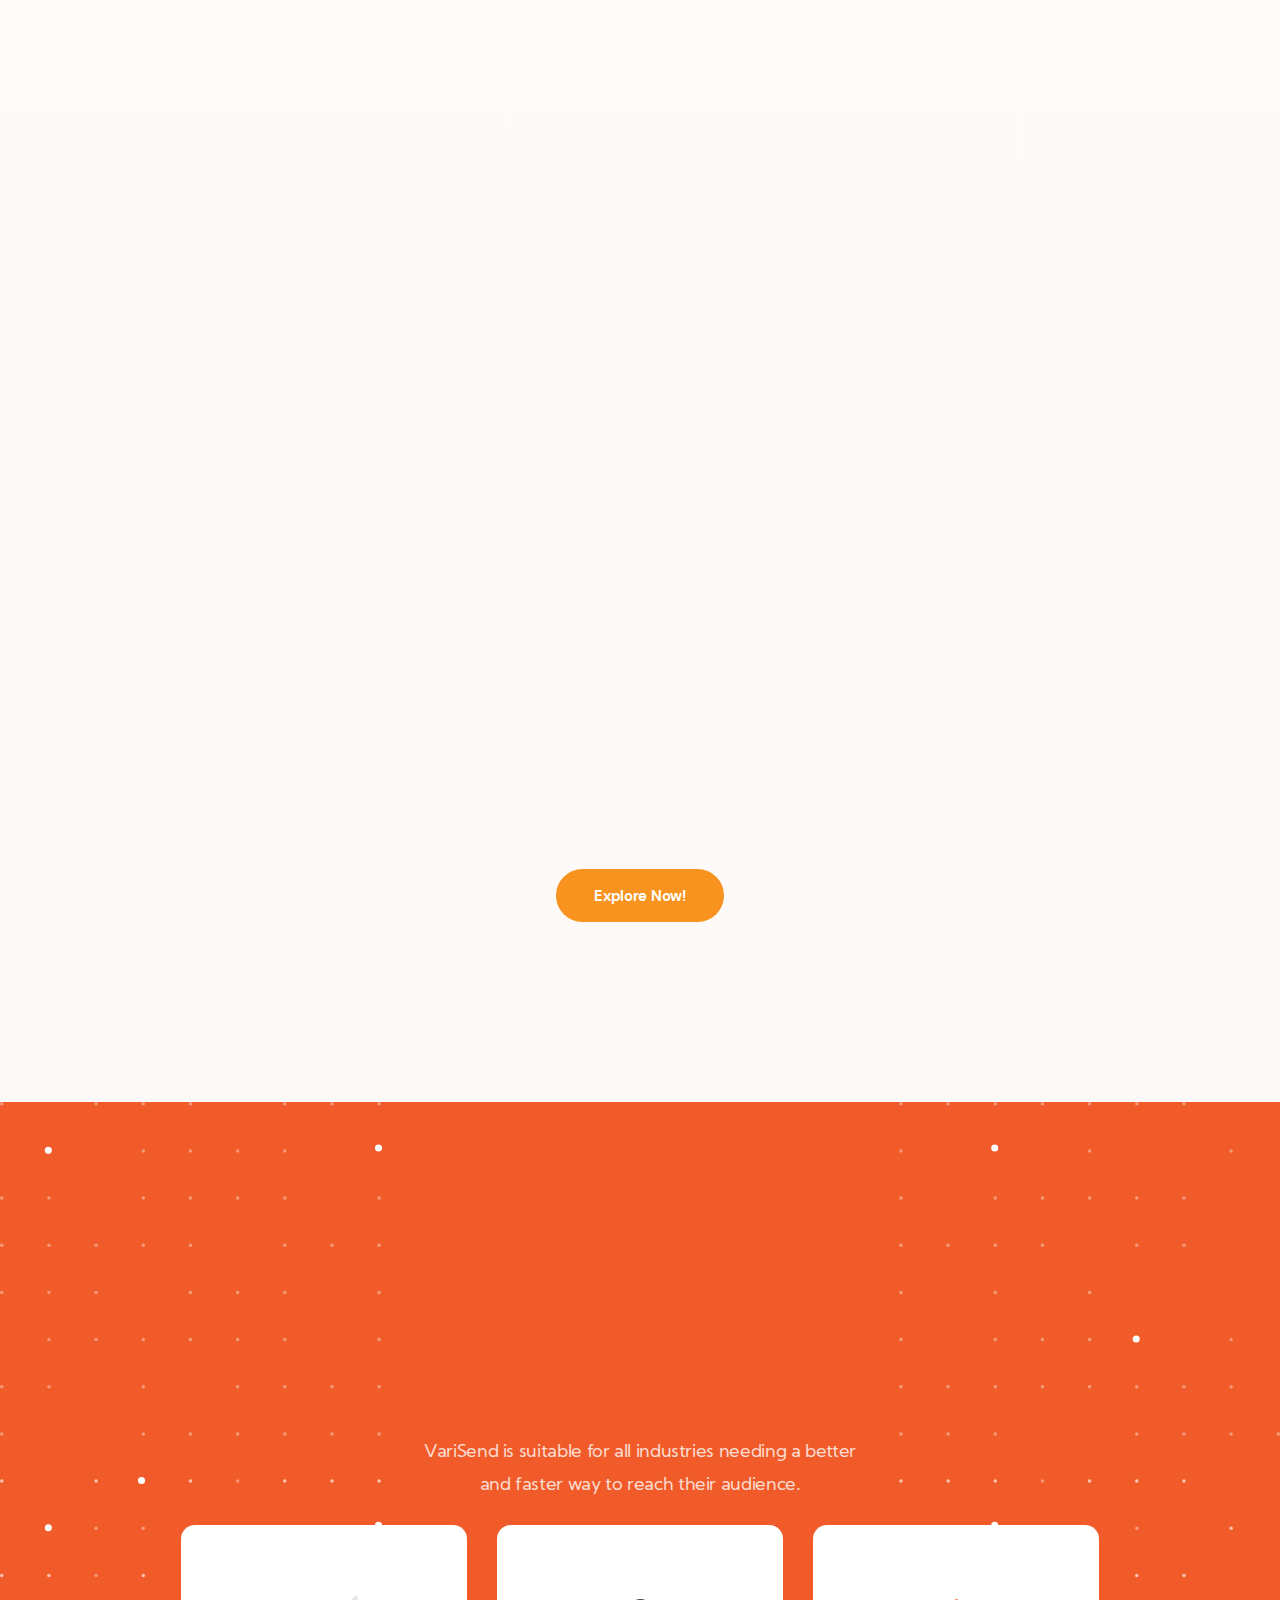
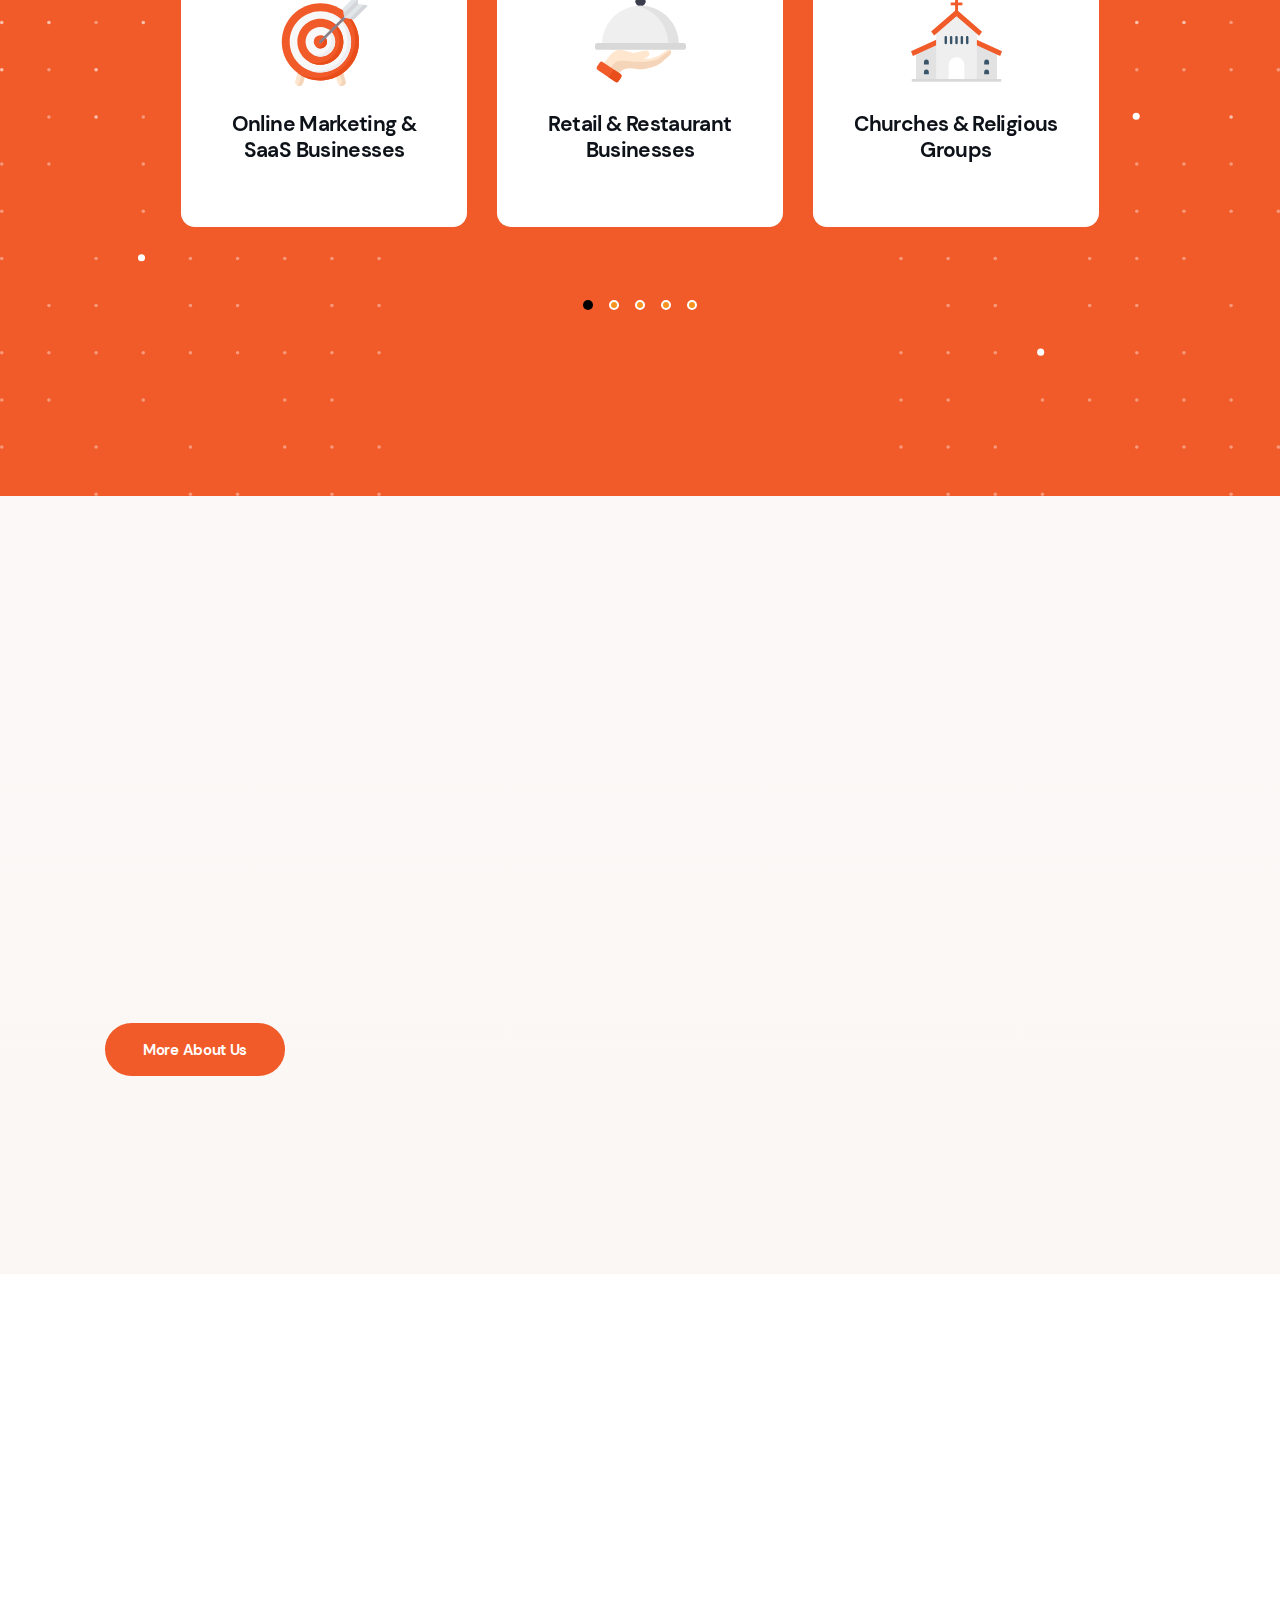
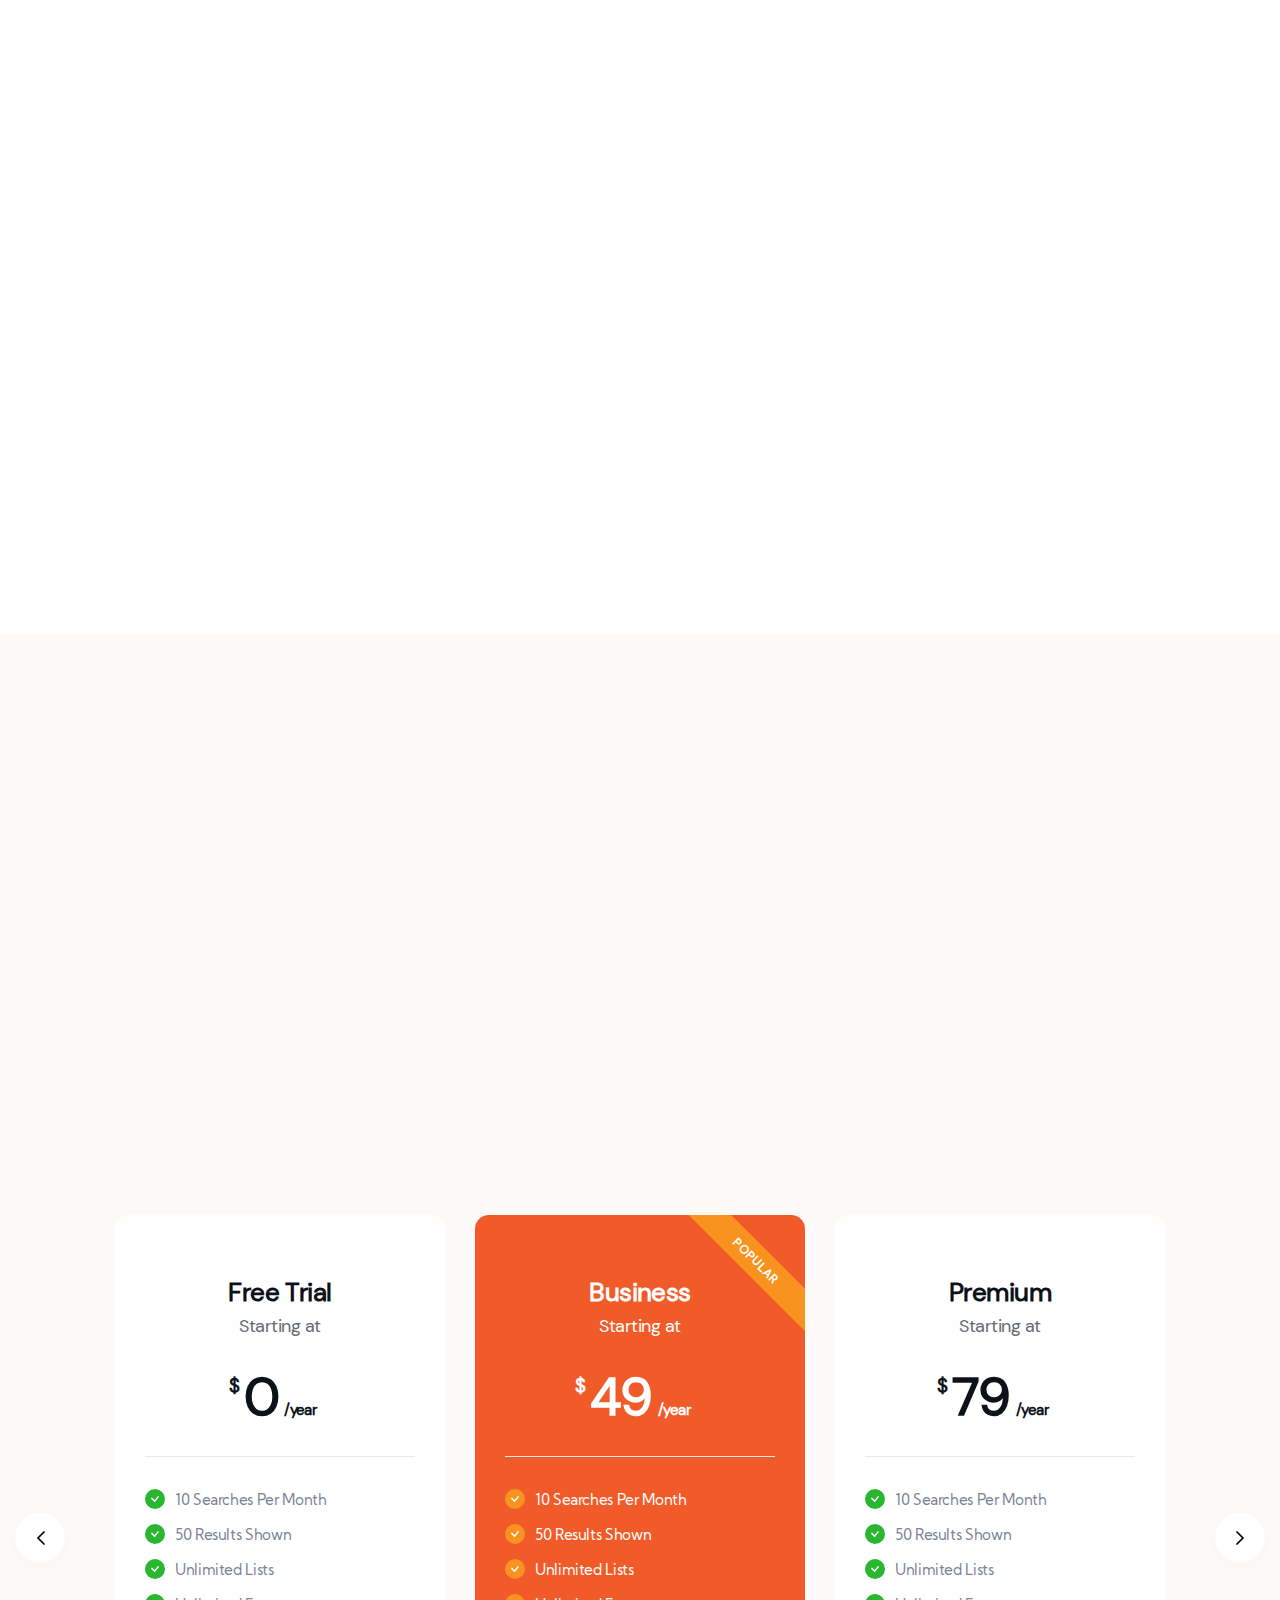
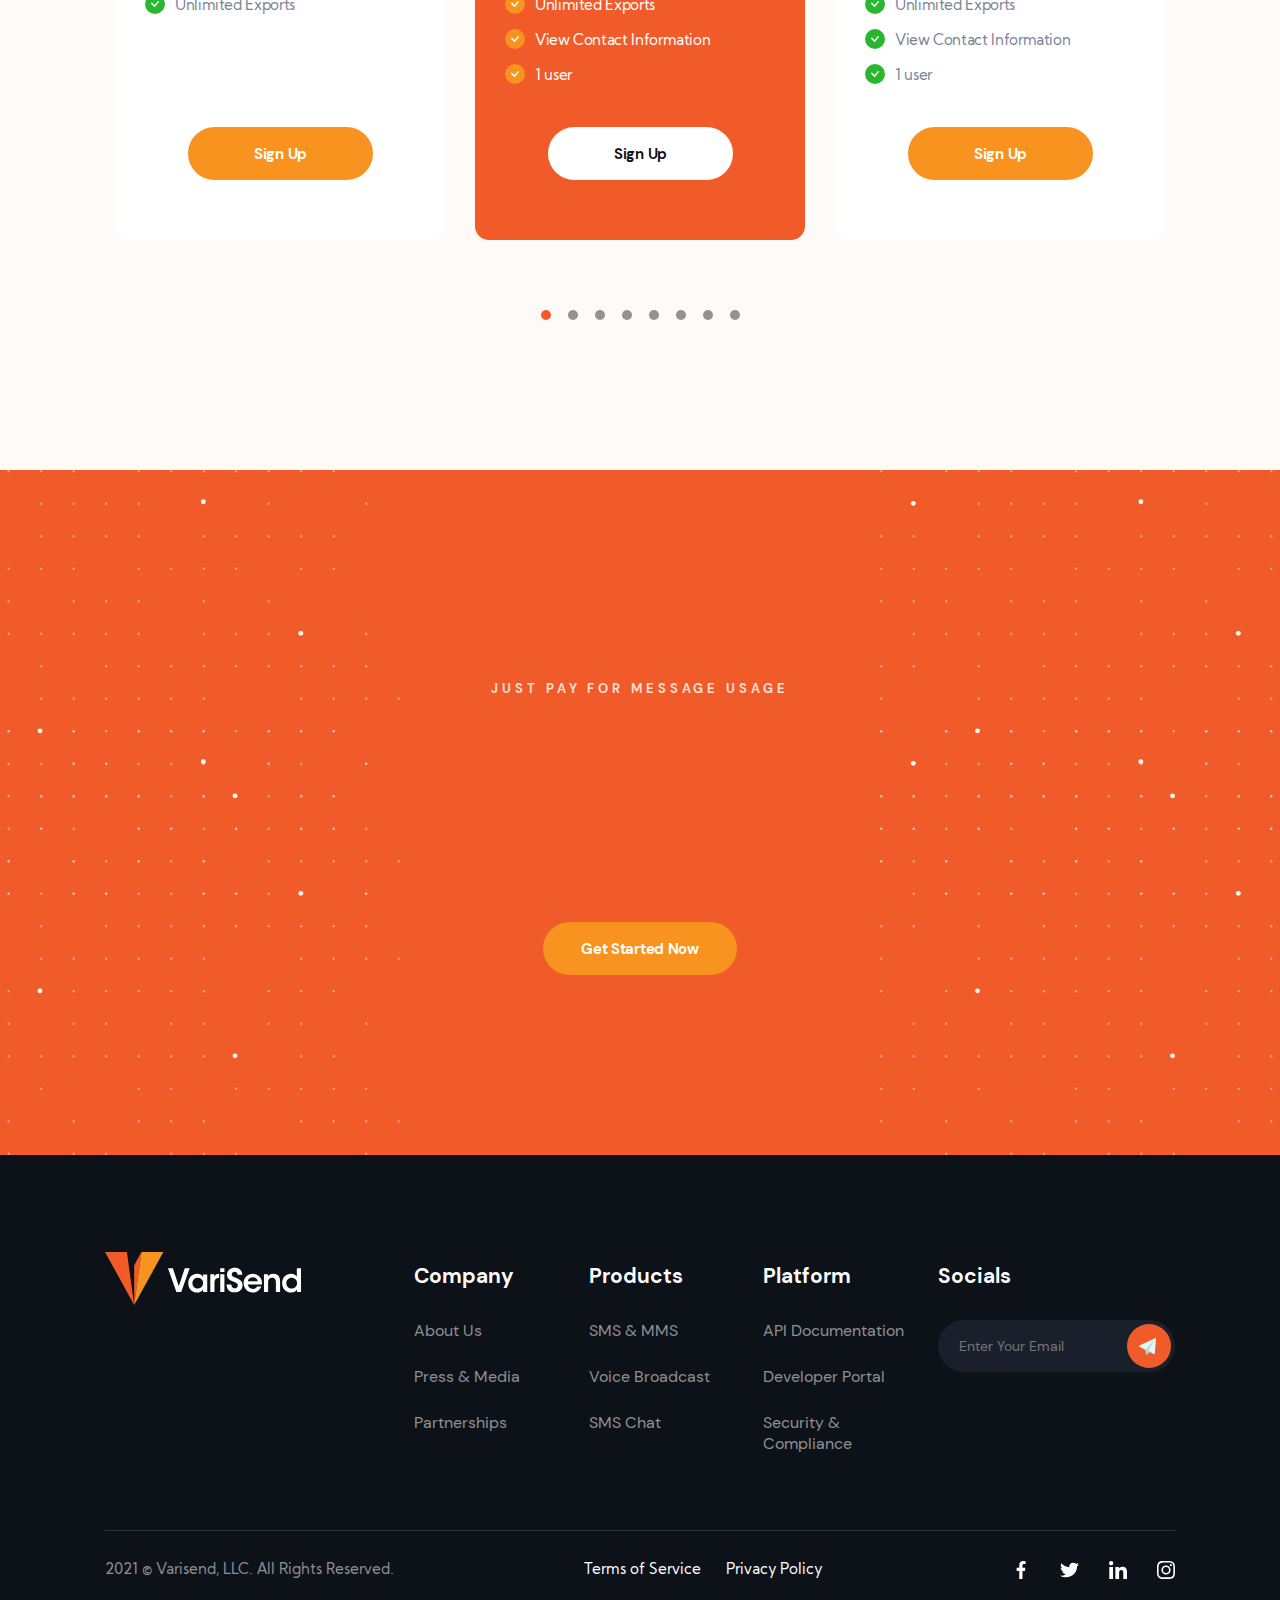
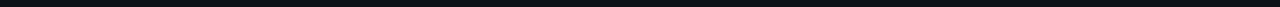
==== commit b73578c0: "2705-0049" ====
--- a/index.html
+++ b/index.html
@@ -956,12 +956,15 @@
 		</div>
 		<div class="sign-popup__form-wrap">
 			<div class="sign-popup__logo">
-				<img src="images/icons/logo.svg" alt="logo icon">
+				<img src="images/icons/logo-popup.svg" alt="logo icon">
 				<span>Login</span>
 			</div>
 			<form class="sign-popup__form" action="#">
-				<input type="text" class="email-input" placeholder="Your Email">
-				<span class="sign-popup__input-result"></span>
+				<label class="sign-popup__inputs-wrap">
+					<input type="text" class="sign-popup__email-input">
+					<div class="label-text">Your Email</div>
+					<div class="sign-popup__input-result"></div>
+				</label>
 				<label class="sign-popup__password-wrap">
 					<input class="sign-popup__password-input" type="password" id="password-input3"
 						placeholder="Password" name="password" autocomplete="off">
@@ -969,7 +972,6 @@
 						<img src="images/icons/password-icon.svg" alt="password show icon">
 					</span>
 				</label>
-
 				<span class="sign-popup__form-inner">
 					<label class="sign-popup__label">
 						<input class="check-box" type="checkbox">
@@ -999,30 +1001,438 @@
 		<div class="sign-popup__form-wrap">
 			<div class="sign-popup__logo">
 				<img src="images/icons/logo.svg" alt="logo icon">
-				<span>Registration</span>
-			</div>
+				<span>New User Registration</span>
+			</div>
+
 			<form class="sign-popup__form" action="#">
-				<input type="text" placeholder="Username" required>
-				<input type="text" class="email-input" placeholder="Email">
-				<span class="sign-popup__input-result"></span>
-				<label class="sign-popup__password-wrap">
-					<input class="sign-popup__password-input" type="password" id="password-input1"
-						placeholder="Password" name="password" autocomplete="off">
-					<span class="sigh-popup__password-control1 sign-popup__show-password">
-						<img src="images/icons/password-icon.svg" alt="password show icon">
-					</span>
+				<div class="sign-popup__name-wrap">
+					<label class="sign-popup__inputs-wrap">
+						<input type="text" required />
+						<div class="label-text">First name</div>
+					</label>
+					<label class="sign-popup__inputs-wrap">
+						<input type="text" required />
+						<div class="label-text">Last name</div>
+					</label>
+				</div>
+
+				<label class="sign-popup__inputs-wrap">
+					<input type="text" required>
+					<div class="label-text">Username</div>
 				</label>
-				<label class="sign-popup__password-wrap">
-					<input class="sign-popup__password-input" type="password" id="password-input2"
-						placeholder="Confilm Password" name="confirmp" autocomplete="off">
-					<span class="sigh-popup__password-control2 sign-popup__show-password">
-						<img src="images/icons/password-icon.svg" alt="password show icon">
-					</span>
+
+				<label class="sign-popup__inputs-wrap">
+					<input type="text" class="sign-popup__email-input">
+					<div class="label-text">Email</div>
+					<div class="sign-popup__input-result"></div>
 				</label>
-				<label class="sign-popup__btn-wrap sign-popup__register">
-					<input type="submit" value="Register Now">
-				</label>
+
+				<div class="sign-popup__phone-wrap">
+					<span>Phone ( US Format ):</span>
+					<input type="tel" placeholder="+1 259 856 25 668">
+				</div>
+
+				<div class="sign-popup__passwords-fields">
+
+					<label class="sign-popup__password-wrap">
+						<input class="sign-popup__password-input" type="password" id="password-input1"
+							placeholder="Password" name="password" autocomplete="off">
+						<span class="sigh-popup__password-control1 sign-popup__show-password">
+							<img src="images/icons/password-icon.svg" alt="password show icon">
+						</span>
+					</label>
+
+					<label class="sign-popup__password-wrap">
+						<input class="sign-popup__password-input" type="password" id="password-input2"
+							placeholder="Confilm Password" name="confirmp" autocomplete="off">
+						<span class="sigh-popup__password-control2 sign-popup__show-password">
+							<img src="images/icons/password-icon.svg" alt="password show icon">
+						</span>
+					</label>
+
+				</div>
+
+				<select name="data[User][timezone]" class="form-control placeholder-no-fix" id="UserTimezone">
+					<option value="Pacific/Midway">(UTC-11:00) Midway Island</option>
+					<option value="Pacific/Samoa">(UTC-11:00) Samoa</option>
+					<option value="Pacific/Honolulu">(UTC-10:00) Hawaii</option>
+					<option value="US/Alaska">(UTC-09:00) Alaska</option>
+					<option value="America/Los_Angeles">(UTC-08:00) Pacific Time (US &amp; Canada)</option>
+					<option value="America/Tijuana">(UTC-08:00) Tijuana</option>
+					<option value="US/Arizona">(UTC-07:00) Arizona</option>
+					<option value="America/Chihuahua">(UTC-07:00) La Paz</option>
+					<option value="America/Mazatlan">(UTC-07:00) Mazatlan</option>
+					<option value="US/Mountain">(UTC-07:00) Mountain Time (US &amp; Canada)</option>
+					<option value="America/Managua">(UTC-06:00) Central America</option>
+					<option value="US/Central">(UTC-06:00) Central Time (US &amp; Canada)</option>
+					<option value="America/Mexico_City">(UTC-06:00) Mexico City</option>
+					<option value="America/Monterrey">(UTC-06:00) Monterrey</option>
+					<option value="Canada/Saskatchewan">(UTC-06:00) Saskatchewan</option>
+					<option value="America/Bogota">(UTC-05:00) Quito</option>
+					<option value="US/Eastern">(UTC-05:00) Eastern Time (US &amp; Canada)</option>
+					<option value="US/East-Indiana">(UTC-05:00) Indiana (East)</option>
+					<option value="America/Lima">(UTC-05:00) Lima</option>
+					<option value="Canada/Atlantic">(UTC-04:00) Atlantic Time (Canada)</option>
+					<option value="America/Caracas">(UTC-04:30) Caracas</option>
+					<option value="America/La_Paz">(UTC-04:00) La Paz</option>
+					<option value="America/Santiago">(UTC-04:00) Santiago</option>
+					<option value="Canada/Newfoundland">(UTC-03:30) Newfoundland</option>
+					<option value="America/Sao_Paulo">(UTC-03:00) Brasilia</option>
+					<option value="America/Argentina/Buenos_Aires">(UTC-03:00) Georgetown</option>
+					<option value="America/Godthab">(UTC-03:00) Greenland</option>
+					<option value="America/Noronha">(UTC-02:00) Mid-Atlantic</option>
+					<option value="Atlantic/Azores">(UTC-01:00) Azores</option>
+					<option value="Atlantic/Cape_Verde">(UTC-01:00) Cape Verde Is.</option>
+					<option value="Africa/Casablanca">(UTC+00:00) Casablanca</option>
+					<option value="Europe/London">(UTC+00:00) London</option>
+					<option value="Etc/Greenwich">(UTC+00:00) Greenwich Mean Time : Dublin</option>
+					<option value="Europe/Lisbon">(UTC+00:00) Lisbon</option>
+					<option value="Africa/Monrovia">(UTC+00:00) Monrovia</option>
+					<option value="UTC">(UTC+00:00) UTC</option>
+					<option value="Europe/Amsterdam">(UTC+01:00) Amsterdam</option>
+					<option value="Europe/Belgrade">(UTC+01:00) Belgrade</option>
+					<option value="Europe/Berlin">(UTC+01:00) Bern</option>
+					<option value="Europe/Bratislava">(UTC+01:00) Bratislava</option>
+					<option value="Europe/Brussels">(UTC+01:00) Brussels</option>
+					<option value="Europe/Budapest">(UTC+01:00) Budapest</option>
+					<option value="Europe/Copenhagen">(UTC+01:00) Copenhagen</option>
+					<option value="Europe/Ljubljana">(UTC+01:00) Ljubljana</option>
+					<option value="Europe/Madrid">(UTC+01:00) Madrid</option>
+					<option value="Europe/Paris">(UTC+01:00) Paris</option>
+					<option value="Europe/Prague">(UTC+01:00) Prague</option>
+					<option value="Europe/Rome">(UTC+01:00) Rome</option>
+					<option value="Europe/Sarajevo">(UTC+01:00) Sarajevo</option>
+					<option value="Europe/Skopje">(UTC+01:00) Skopje</option>
+					<option value="Europe/Stockholm">(UTC+01:00) Stockholm</option>
+					<option value="Europe/Vienna">(UTC+01:00) Vienna</option>
+					<option value="Europe/Warsaw">(UTC+01:00) Warsaw</option>
+					<option value="Africa/Lagos">(UTC+01:00) West Central Africa</option>
+					<option value="Europe/Zagreb">(UTC+01:00) Zagreb</option>
+					<option value="Europe/Athens">(UTC+02:00) Athens</option>
+					<option value="Europe/Bucharest">(UTC+02:00) Bucharest</option>
+					<option value="Africa/Cairo">(UTC+02:00) Cairo</option>
+					<option value="Africa/Harare">(UTC+02:00) Harare</option>
+					<option value="Europe/Helsinki">(UTC+02:00) Kyiv</option>
+					<option value="Europe/Istanbul">(UTC+02:00) Istanbul</option>
+					<option value="Asia/Jerusalem">(UTC+02:00) Jerusalem</option>
+					<option value="Africa/Johannesburg">(UTC+02:00) Pretoria</option>
+					<option value="Europe/Riga">(UTC+02:00) Riga</option>
+					<option value="Europe/Sofia">(UTC+02:00) Sofia</option>
+					<option value="Europe/Tallinn">(UTC+02:00) Tallinn</option>
+					<option value="Europe/Vilnius">(UTC+02:00) Vilnius</option>
+					<option value="Asia/Baghdad">(UTC+03:00) Baghdad</option>
+					<option value="Asia/Kuwait">(UTC+03:00) Kuwait</option>
+					<option value="Europe/Minsk">(UTC+03:00) Minsk</option>
+					<option value="Africa/Nairobi">(UTC+03:00) Nairobi</option>
+					<option value="Asia/Riyadh">(UTC+03:00) Riyadh</option>
+					<option value="Europe/Volgograd">(UTC+03:00) Volgograd</option>
+					<option value="Asia/Tehran">(UTC+03:30) Tehran</option>
+					<option value="Asia/Muscat">(UTC+04:00) Muscat</option>
+					<option value="Asia/Baku">(UTC+04:00) Baku</option>
+					<option value="Europe/Moscow">(UTC+04:00) St. Petersburg</option>
+					<option value="Asia/Tbilisi">(UTC+04:00) Tbilisi</option>
+					<option value="Asia/Yerevan">(UTC+04:00) Yerevan</option>
+					<option value="Asia/Kabul">(UTC+04:30) Kabul</option>
+					<option value="Asia/Karachi">(UTC+05:00) Karachi</option>
+					<option value="Asia/Tashkent">(UTC+05:00) Tashkent</option>
+					<option value="Asia/Calcutta">(UTC+05:30) Sri Jayawardenepura</option>
+					<option value="Asia/Kolkata">(UTC+05:30) Kolkata</option>
+					<option value="Asia/Katmandu">(UTC+05:45) Kathmandu</option>
+					<option value="Asia/Almaty">(UTC+06:00) Almaty</option>
+					<option value="Asia/Dhaka">(UTC+06:00) Dhaka</option>
+					<option value="Asia/Yekaterinburg">(UTC+06:00) Ekaterinburg</option>
+					<option value="Asia/Rangoon">(UTC+06:30) Rangoon</option>
+					<option value="Asia/Bangkok">(UTC+07:00) Hanoi</option>
+					<option value="Asia/Jakarta">(UTC+07:00) Jakarta</option>
+					<option value="Asia/Novosibirsk">(UTC+07:00) Novosibirsk</option>
+					<option value="Asia/Hong_Kong">(UTC+08:00) Hong Kong</option>
+					<option value="Asia/Chongqing">(UTC+08:00) Chongqing</option>
+					<option value="Asia/Krasnoyarsk">(UTC+08:00) Krasnoyarsk</option>
+					<option value="Asia/Kuala_Lumpur">(UTC+08:00) Kuala Lumpur</option>
+					<option value="Australia/Perth">(UTC+08:00) Perth</option>
+					<option value="Asia/Singapore">(UTC+08:00) Singapore</option>
+					<option value="Asia/Taipei">(UTC+08:00) Taipei</option>
+					<option value="Asia/Ulan_Bator">(UTC+08:00) Ulaan Bataar</option>
+					<option value="Asia/Urumqi">(UTC+08:00) Urumqi</option>
+					<option value="Asia/Irkutsk">(UTC+09:00) Irkutsk</option>
+					<option value="Asia/Tokyo">(UTC+09:00) Tokyo</option>
+					<option value="Asia/Seoul">(UTC+09:00) Seoul</option>
+					<option value="Australia/Adelaide">(UTC+09:30) Adelaide</option>
+					<option value="Australia/Darwin">(UTC+09:30) Darwin</option>
+					<option value="Australia/Brisbane">(UTC+10:00) Brisbane</option>
+					<option value="Australia/Canberra">(UTC+10:00) Canberra</option>
+					<option value="Pacific/Guam">(UTC+10:00) Guam</option>
+					<option value="Australia/Hobart">(UTC+10:00) Hobart</option>
+					<option value="Australia/Melbourne">(UTC+10:00) Melbourne</option>
+					<option value="Pacific/Port_Moresby">(UTC+10:00) Port Moresby</option>
+					<option value="Australia/Sydney">(UTC+10:00) Sydney</option>
+					<option value="Asia/Yakutsk">(UTC+10:00) Yakutsk</option>
+					<option value="Asia/Vladivostok">(UTC+11:00) Vladivostok</option>
+					<option value="Pacific/Auckland">(UTC+12:00) Wellington</option>
+					<option value="Pacific/Fiji">(UTC+12:00) Marshall Is.</option>
+					<option value="Pacific/Kwajalein">(UTC+12:00) International Date Line West</option>
+					<option value="Asia/Kamchatka">(UTC+12:00) Kamchatka</option>
+					<option value="Asia/Magadan">(UTC+12:00) Solomon Is.</option>
+					<option value="Pacific/Tongatapu">(UTC+13:00) Nukualofa</option>
+				</select>
+
+				<select name="data[User][user_country]" class="form-control placeholder-no-fix" id="UserUserCountry">
+					<option value="Afghanistan">Afghanistan</option>
+					<option value="Albania">Albania</option>
+					<option value="Algeria">Algeria</option>
+					<option value="American Samoa">American Samoa</option>
+					<option value="Andorra">Andorra</option>
+					<option value="Angola">Angola</option>
+					<option value="Anguilla">Anguilla</option>
+					<option value="Antarctica">Antarctica</option>
+					<option value="Antigua and Barbuda">Antigua and Barbuda</option>
+					<option value="Argentina">Argentina</option>
+					<option value="Armenia">Armenia</option>
+					<option value="Aruba">Aruba</option>
+					<option value="Australia">Australia</option>
+					<option value="Austria">Austria</option>
+					<option value="Azerbaijan">Azerbaijan</option>
+					<option value="Bahamas">Bahamas</option>
+					<option value="Bahrain">Bahrain</option>
+					<option value="Bangladesh">Bangladesh</option>
+					<option value="Barbados">Barbados</option>
+					<option value="Belarus">Belarus</option>
+					<option value="Belgium">Belgium</option>
+					<option value="Belize">Belize</option>
+					<option value="Benin">Benin</option>
+					<option value="Bermuda">Bermuda</option>
+					<option value="Bhutan">Bhutan</option>
+					<option value="Bolivia">Bolivia</option>
+					<option value="Bosnia and Herzegovina">Bosnia and Herzegovina</option>
+					<option value="Botswana">Botswana</option>
+					<option value="Bouvet Island">Bouvet Island</option>
+					<option value="Brazil">Brazil</option>
+					<option value="British Indian Ocean Territory">British Indian Ocean Territory</option>
+					<option value="Brunei Darussalam">Brunei Darussalam</option>
+					<option value="Bulgaria">Bulgaria</option>
+					<option value="Burkina Faso">Burkina Faso</option>
+					<option value="Burundi">Burundi</option>
+					<option value="Cambodia">Cambodia</option>
+					<option value="Cameroon">Cameroon</option>
+					<option value="Canada">Canada</option>
+					<option value="Cape Verde">Cape Verde</option>
+					<option value="Cayman Islands">Cayman Islands</option>
+					<option value="Central African Republic">Central African Republic</option>
+					<option value="Chad">Chad</option>
+					<option value="Chile">Chile</option>
+					<option value="China">China</option>
+					<option value="Christmas Island">Christmas Island</option>
+					<option value="Cocos Keeling Islands">Cocos Keeling Islands</option>
+					<option value="Colombia">Colombia</option>
+					<option value="Comoros">Comoros</option>
+					<option value="Congo">Congo</option>
+					<option value="Congo The Democratic Republic of The">Congo The Democratic Republic of The</option>
+					<option value="Cook Islands">Cook Islands</option>
+					<option value="Costa Rica">Costa Rica</option>
+					<option value="Croatia">Croatia</option>
+					<option value="Cuba">Cuba</option>
+					<option value="Cyprus">Cyprus</option>
+					<option value="Czech Republic">Czech Republic</option>
+					<option value="Denmark">Denmark</option>
+					<option value="Djibouti">Djibouti</option>
+					<option value="Dominica">Dominica</option>
+					<option value="Dominican Republic">Dominican Republic</option>
+					<option value="Ecuador">Ecuador</option>
+					<option value="Egypt">Egypt</option>
+					<option value="El Salvador">El Salvador</option>
+					<option value="Equatorial Guinea">Equatorial Guinea</option>
+					<option value="Eritrea">Eritrea</option>
+					<option value="Estonia">Estonia</option>
+					<option value="Ethiopia">Ethiopia</option>
+					<option value="Falkland Islands Malvinas">Falkland Islands Malvinas</option>
+					<option value="Faroe Islands">Faroe Islands</option>
+					<option value="Fiji">Fiji</option>
+					<option value="Finland">Finland</option>
+					<option value="France">France</option>
+					<option value="French Guiana">French Guiana</option>
+					<option value="French Polynesia">French Polynesia</option>
+					<option value="French Southern Territories">French Southern Territories</option>
+					<option value="Gabon">Gabon</option>
+					<option value="Gambia">Gambia</option>
+					<option value="Georgia">Georgia</option>
+					<option value="Germany">Germany</option>
+					<option value="Ghana">Ghana</option>
+					<option value="Gibraltar">Gibraltar</option>
+					<option value="Greece">Greece</option>
+					<option value="Greenland">Greenland</option>
+					<option value="Grenada">Grenada</option>
+					<option value="Guadeloupe">Guadeloupe</option>
+					<option value="Guam">Guam</option>
+					<option value="Guatemala">Guatemala</option>
+					<option value="Guernsey">Guernsey</option>
+					<option value="Guinea">Guinea</option>
+					<option value="Guinea-bissau">Guinea-bissau</option>
+					<option value="Guyana">Guyana</option>
+					<option value="Haiti">Haiti</option>
+					<option value="Heard Island and Mcdonald Islands">Heard Island and Mcdonald Islands</option>
+					<option value="Honduras">Honduras</option>
+					<option value="Hong Kong">Hong Kong</option>
+					<option value="Hungary">Hungary</option>
+					<option value="Iceland">Iceland</option>
+					<option value="India">India</option>
+					<option value="Indonesia">Indonesia</option>
+					<option value="Iran Islamic Republic of">Iran Islamic Republic of</option>
+					<option value="Iraq">Iraq</option>
+					<option value="Ireland">Ireland</option>
+					<option value="Isle of Man">Isle of Man</option>
+					<option value="Israel">Israel</option>
+					<option value="Italy">Italy</option>
+					<option value="Jamaica">Jamaica</option>
+					<option value="Japan">Japan</option>
+					<option value="Jersey">Jersey</option>
+					<option value="Jordan">Jordan</option>
+					<option value="Kazakhstan">Kazakhstan</option>
+					<option value="Kenya">Kenya</option>
+					<option value="Kiribati">Kiribati</option>
+					<option value="Korea Republic of">Korea Republic of</option>
+					<option value="Kuwait">Kuwait</option>
+					<option value="Kyrgyzstan">Kyrgyzstan</option>
+					<option value="Latvia">Latvia</option>
+					<option value="Lebanon">Lebanon</option>
+					<option value="Lesotho">Lesotho</option>
+					<option value="Liberia">Liberia</option>
+					<option value="Libyan Arab Jamahiriya">Libyan Arab Jamahiriya</option>
+					<option value="Liechtenstein">Liechtenstein</option>
+					<option value="Lithuania">Lithuania</option>
+					<option value="Luxembourg">Luxembourg</option>
+					<option value="Macao">Macao</option>
+					<option value="Macedonia The Former Yugoslav Republic of">Macedonia The Former Yugoslav Republic of
+					</option>
+					<option value="Madagascar">Madagascar</option>
+					<option value="Malawi">Malawi</option>
+					<option value="Malaysia">Malaysia</option>
+					<option value="Maldives">Maldives</option>
+					<option value="Mali">Mali</option>
+					<option value="Malta">Malta</option>
+					<option value="Marshall Islands">Marshall Islands</option>
+					<option value="Martinique">Martinique</option>
+					<option value="Mauritania">Mauritania</option>
+					<option value="Mauritius">Mauritius</option>
+					<option value="Mayotte">Mayotte</option>
+					<option value="Mexico">Mexico</option>
+					<option value="Micronesi Federated States of">Micronesia Federated States of</option>
+					<option value="Moldova Republic of">Moldova Republic of</option>
+					<option value="Monaco">Monaco</option>
+					<option value="Mongolia">Mongolia</option>
+					<option value="Montenegro">Montenegro</option>
+					<option value="Montserrat">Montserrat</option>
+					<option value="Morocco">Morocco</option>
+					<option value="Mozambique">Mozambique</option>
+					<option value="Myanmar">Myanmar</option>
+					<option value="Namibia">Namibia</option>
+					<option value="Nauru">Nauru</option>
+					<option value="Nepal">Nepal</option>
+					<option value="Netherlands">Netherlands</option>
+					<option value="Netherlands Antilles">Netherlands Antilles</option>
+					<option value="New Caledonia">New Caledonia</option>
+					<option value="New Zealand">New Zealand</option>
+					<option value="Nicaragua">Nicaragua</option>
+					<option value="Niger">Niger</option>
+					<option value="Nigeria">Nigeria</option>
+					<option value="Niue">Niue</option>
+					<option value="Norfolk Island">Norfolk Island</option>
+					<option value="Northern Mariana Islands">Northern Mariana Islands</option>
+					<option value="Norway">Norway</option>
+					<option value="Oman">Oman</option>
+					<option value="Pakistan">Pakistan</option>
+					<option value="Palau">Palau</option>
+					<option value="Palestinian Territory Occupied">Palestinian Territory Occupied</option>
+					<option value="Panama">Panama</option>
+					<option value="Papua New Guinea">Papua New Guinea</option>
+					<option value="Paraguay">Paraguay</option>
+					<option value="Peru">Peru</option>
+					<option value="Philippines">Philippines</option>
+					<option value="Pitcairn">Pitcairn</option>
+					<option value="Poland">Poland</option>
+					<option value="Portugal">Portugal</option>
+					<option value="Puerto Rico">Puerto Rico</option>
+					<option value="Qatar">Qatar</option>
+					<option value="Reunion">Reunion</option>
+					<option value="Romania">Romania</option>
+					<option value="Russian Federation">Russian Federation</option>
+					<option value="Rwanda">Rwanda</option>
+					<option value="Saint Helena">Saint Helena</option>
+					<option value="Saint Kitts and Nevis">Saint Kitts and Nevis</option>
+					<option value="Saint Lucia">Saint Lucia</option>
+					<option value="Saint Pierre and Miquelon">Saint Pierre and Miquelon</option>
+					<option value="Saint Vincent and The Grenadines">Saint Vincent and The Grenadines</option>
+					<option value="Samoa">Samoa</option>
+					<option value="San Marino">San Marino</option>
+					<option value="Sao Tome and Principe">Sao Tome and Principe</option>
+					<option value="Saudi Arabia">Saudi Arabia</option>
+					<option value="Senegal">Senegal</option>
+					<option value="Serbia">Serbia</option>
+					<option value="Seychelles">Seychelles</option>
+					<option value="Sierra Leone">Sierra Leone</option>
+					<option value="Singapore">Singapore</option>
+					<option value="Slovakia">Slovakia</option>
+					<option value="Slovenia">Slovenia</option>
+					<option value="Solomon Islands">Solomon Islands</option>
+					<option value="Somalia">Somalia</option>
+					<option value="South Africa">South Africa</option>
+					<option value="South Georgia and The South Sandwich Islands">South Georgia and The South Sandwich
+						Islands</option>
+					<option value="Spain">Spain</option>
+					<option value="Sri Lanka">Sri Lanka</option>
+					<option value="Sudan">Sudan</option>
+					<option value="Suriname">Suriname</option>
+					<option value="Svalbard and Jan Mayen">Svalbard and Jan Mayen</option>
+					<option value="Swaziland">Swaziland</option>
+					<option value="Sweden">Sweden</option>
+					<option value="Switzerland">Switzerland</option>
+					<option value="Syrian Arab Republic">Syrian Arab Republic</option>
+					<option value="Taiwan, Province of China">Taiwan, Province of China</option>
+					<option value="Tajikistan">Tajikistan</option>
+					<option value="Tanzania, United Republic of">Tanzania, United Republic of</option>
+					<option value="Thailand">Thailand</option>
+					<option value="Timor-leste">Timor-leste</option>
+					<option value="Togo">Togo</option>
+					<option value="Tokelau">Tokelau</option>
+					<option value="Tonga">Tonga</option>
+					<option value="Trinidad and Tobago">Trinidad and Tobago</option>
+					<option value="Tunisia">Tunisia</option>
+					<option value="Turkey">Turkey</option>
+					<option value="Turkmenistan">Turkmenistan</option>
+					<option value="Turks and Caicos Islands">Turks and Caicos Islands</option>
+					<option value="Tuvalu">Tuvalu</option>
+					<option value="Uganda">Uganda</option>
+					<option value="Ukraine">Ukraine</option>
+					<option value="United Arab Emirates">United Arab Emirates</option>
+					<option value="United Kingdom">United Kingdom</option>
+					<option value="United States">United States</option>
+					<option value="United States Minor Outlying Islands">United States Minor Outlying Islands</option>
+					<option value="Uruguay">Uruguay</option>
+					<option value="Uzbekistan">Uzbekistan</option>
+					<option value="Vanuatu">Vanuatu</option>
+					<option value="Venezuela">Venezuela</option>
+					<option value="Viet Nam">Viet Nam</option>
+					<option value="Virgin Islands - British">Virgin Islands - British</option>
+					<option value="Virgin Islands - U.S.">Virgin Islands - U.S.</option>
+					<option value="Wallis and Futuna">Wallis and Futuna</option>
+					<option value="Western Sahara">Western Sahara</option>
+					<option value="Yemen">Yemen</option>
+					<option value="Zambia">Zambia</option>
+					<option value="Zimbabwe">Zimbabwe</option>
+				</select>
+
+				<div class="sign-popup__action-wrap">
+					<div>
+						<label class="sign-popup__captcha-text" id="captchaText">7 + 1 =</label>
+						<input class="sign-popup__captcha-input" id="captchaInput" name="data[User][captchaInput]"
+							aria-label="Captcha Input" type="text" required="">
+					</div>
+					<label class="sign-popup__btn-wrap sign-popup__register">
+						<input type="submit" value="Register Now">
+					</label>
+				</div>
+
 			</form>
+
 		</div>
 		<div class="sign-popup__bottom">
 			<span>Are you a member?</span>
--- a/css/style.css
+++ b/css/style.css
@@ -183,7 +183,17 @@
   font-weight: 700;
 }
 
-.header__burger-inner, .header__menu-list, .header__main-down a, .map__popup, .privacy__main-top span, .privacy__main-item span, .pricing__switcher-text, .sign-popup__form-inner, .sign-popup__bottom a {
+.sign-popup__phone-wrap input::-moz-placeholder {
+  font-family: 'DMSans-Medium', sans-serif;
+  font-weight: 500;
+}
+
+.sign-popup__phone-wrap input:-ms-input-placeholder {
+  font-family: 'DMSans-Medium', sans-serif;
+  font-weight: 500;
+}
+
+.header__burger-inner, .header__menu-list, .header__main-down a, .map__popup, .privacy__main-top span, .privacy__main-item span, .pricing__switcher-text, .sign-popup__form-inner, .sign-popup__bottom a, .sign-popup__phone-wrap input::placeholder {
   font-family: 'DMSans-Medium', sans-serif;
   font-weight: 500;
 }
@@ -197,6 +207,11 @@
   font-size: 18px;
   background-color: #fff;
   position: relative;
+}
+
+body.no-scroll {
+  overflow: hidden;
+  position: fixed;
 }
 
 .container {
@@ -478,6 +493,81 @@
 .check-box:checked + .check-style::before {
   background-color: #F15B29;
   transform: translate(-50%, -50%) scale(1);
+}
+
+.select-hidden {
+  display: none;
+  visibility: hidden;
+}
+
+.select {
+  display: inline-block;
+  position: relative;
+  color: inherit;
+  width: 100%;
+}
+
+.select-styled {
+  padding-left: 15px;
+  display: flex;
+  align-items: center;
+  position: relative;
+  cursor: pointer;
+  border: 1px solid #E7E7E7;
+  height: 53px;
+  border-radius: 10px;
+  color: #130D0C;
+}
+
+.select-styled::after {
+  position: absolute;
+  content: '';
+  background-image: url(../images/icons/angle-down.svg);
+  width: 11px;
+  height: 8px;
+  background-repeat: no-repeat;
+  background-position: center;
+  background-size: cover;
+  right: 15px;
+  top: 50%;
+  margin-top: -2px;
+  transition: transform .3s;
+}
+
+.select-styled.active::after {
+  transform: rotate(180deg);
+}
+
+.select-options {
+  display: none;
+  position: absolute;
+  bottom: 110%;
+  right: 0;
+  left: 0;
+  z-index: 99;
+  margin: 0;
+  list-style: none;
+  background-color: #fff;
+  border: 1px solid #E4E9EB;
+  border-radius: 7px;
+  cursor: pointer;
+  overflow-y: scroll;
+  max-height: 400px;
+}
+
+.select-options li {
+  margin: 0;
+  padding: 12px 0 12px 15px;
+  color: #8D989D;
+  transition: background-color .3s;
+}
+
+.select-options li:hover {
+  background-color: #ececec;
+}
+
+.select-options li[rel="hide"] {
+  display: none;
 }
 
 .header {
@@ -2290,13 +2380,14 @@
   opacity: 0;
   pointer-events: none;
   transition: opacity .5s;
-  padding: 15px;
+  padding: 20px;
 }
 
 .sign-popup.is-show {
   opacity: 1;
   z-index: 99;
   pointer-events: all;
+  overflow-y: auto;
 }
 
 .sign-popup__inner {
@@ -2307,9 +2398,10 @@
   display: flex;
   flex-direction: column;
   align-items: center;
-  max-width: 505px;
+  max-width: 572px;
   width: 100%;
   position: relative;
+  margin: auto;
 }
 
 .sign-popup__close {
@@ -2352,18 +2444,18 @@
 .sign-popup__logo {
   display: flex;
   flex-direction: column;
-  align-items: center;
+  align-items: flex-start;
   margin-bottom: 28px;
 }
 
 .sign-popup__logo img {
-  margin-bottom: 8px;
-  max-width: 250px;
+  margin-bottom: 40px;
+  max-width: 200px;
 }
 
 .sign-popup__logo span {
-  font-size: calc(22px + (32 - 22) * ((100vw - 320px) / (1920 - 320)));
-  line-height: calc(24px + (55 - 24) * ((100vw - 320px) / (1920 - 320)));
+  font-size: calc(18px + (23 - 18) * ((100vw - 320px) / (1920 - 320)));
+  line-height: calc(20px + (25 - 20) * ((100vw - 320px) / (1920 - 320)));
   text-align: center;
   letter-spacing: -0.03em;
   color: #130D0C;
@@ -2379,8 +2471,8 @@
 }
 
 .sign-popup__form input {
-  border-radius: 40px;
-  padding: 15px 25px;
+  border-radius: 10px;
+  padding: 17px 15px 17px 15px;
 }
 
 .sign-popup__form input::-moz-placeholder {
@@ -2418,7 +2510,7 @@
 .sign-popup__form input[type='text']:focus,
 .sign-popup__form input[type='password']:focus {
   box-shadow: 0px 4px 8px rgba(0, 0, 0, 0.03);
-  border-color: #C5C5C5;
+  border-color: #F7941E;
 }
 
 .sign-popup__form input[type='text'].is-wrong,
@@ -2434,6 +2526,50 @@
   line-height: 21px;
   width: 100%;
   z-index: 1;
+  border-radius: 40px;
+}
+
+.sign-popup__name-wrap {
+  display: grid;
+  grid-template-columns: repeat(2, 1fr);
+  grid-template-rows: 53px;
+  grid-column-gap: 14px;
+}
+
+.sign-popup__inputs-wrap {
+  display: block;
+  position: relative;
+  width: 100%;
+}
+
+.sign-popup__inputs-wrap .label-text {
+  color: #A29E99;
+  cursor: text;
+  transform: translateY(-36px);
+  transition: all 0.3s;
+  position: absolute;
+  left: 15px;
+}
+
+.sign-popup__inputs-wrap input {
+  transition: all 0.1s;
+  width: 100%;
+}
+
+.sign-popup__inputs-wrap input:focus,
+.sign-popup__inputs-wrap input.is-full {
+  padding-top: 20px;
+  padding-bottom: 5px;
+}
+
+.sign-popup__inputs-wrap input:focus + .label-text {
+  transform: translateY(-47px) scale(0.9);
+  left: 12px;
+}
+
+.sign-popup__inputs-wrap input.is-full + .label-text {
+  transform: translateY(-47px) scale(0.9);
+  left: 12px;
 }
 
 .sign-popup__btn-wrap {
@@ -2478,10 +2614,11 @@
 .sign-popup__input-result {
   display: none;
   font-size: 14px;
+  margin-top: 13px;
 }
 
 .sign-popup__form-wrap {
-  padding: 79px 69px 0;
+  padding: 60px 40px 0;
   width: 100%;
 }
 
@@ -2497,7 +2634,7 @@
 
 .sign-popup__bottom {
   padding: 17px 20px 17px 20px;
-  margin-top: 60px;
+  margin-top: 47px;
   border-top: 1px solid #E6E6E6;
   width: 100%;
   font-size: 15px;
@@ -2522,6 +2659,57 @@
   width: 100%;
 }
 
+.sign-popup__phone-wrap {
+  display: grid;
+  grid-template-columns: -webkit-max-content 1fr;
+  grid-template-columns: max-content 1fr;
+  grid-column-gap: 13px;
+  align-items: center;
+  border: 1px solid #E7E7E7;
+  height: 53px;
+  border-radius: 10px;
+  padding-left: 15px;
+  color: #A29E99;
+  box-shadow: 0px 4px 8px transparent;
+  transition: box-shadow .3s,+ border-color .3s;
+}
+
+.sign-popup__phone-wrap:hover {
+  box-shadow: 0px 4px 8px rgba(0, 0, 0, 0.03);
+  border-color: #E3E3E3;
+}
+
+.sign-popup__phone-wrap:focus-within {
+  box-shadow: 0px 4px 8px rgba(0, 0, 0, 0.03);
+  border-color: #F7941E;
+}
+
+.sign-popup__phone-wrap input {
+  border: none;
+  height: 100%;
+  width: 100%;
+  padding: 0 15px 0 0 !important;
+}
+
+.sign-popup__phone-wrap input::-moz-placeholder {
+  color: #130D0C;
+}
+
+.sign-popup__phone-wrap input:-ms-input-placeholder {
+  color: #130D0C;
+}
+
+.sign-popup__phone-wrap input::placeholder {
+  color: #130D0C;
+}
+
+.sign-popup__passwords-fields {
+  display: grid;
+  grid-template-columns: repeat(2, 1fr);
+  grid-column-gap: 13px;
+}
+
 .sign-popup__show-password {
   position: absolute;
   top: 50%;
@@ -2541,6 +2729,29 @@
 .sign-popup__show-password.is-show {
   opacity: 1;
   pointer-events: all;
+}
+
+.sign-popup__action-wrap {
+  display: grid;
+  grid-template-columns: 1fr;
+  grid-template-rows: auto;
+  grid-row-gap: 13px;
+}
+
+.sign-popup__action-wrap label {
+  margin-top: 0;
+}
+
+.sign-popup__action-wrap div {
+  display: grid;
+  grid-template-columns: repeat(2, -webkit-max-content);
+  grid-template-columns: repeat(2, max-content);
+  grid-column-gap: 25px;
+  align-items: center;
+}
+
+.sign-popup__action-wrap div input {
+  max-width: 100px;
 }
 
 .header-popup {
--- a/css/responsive.css
+++ b/css/responsive.css
@@ -55,9 +55,7 @@
   }
   .sign-popup__logo img {
     max-width: 150px;
-  }
-  .sign-popup__inner {
-    max-width: 350px;
+    margin-bottom: 20px;
   }
   .sign-popup__form-inner {
     flex-direction: column;
@@ -370,8 +368,10 @@
   .arrow-down {
     margin-top: 30px;
   }
-  .sign-popup__logo img {
-    max-width: 150px;
+  .sign-popup__name-wrap,
+  .sign-popup__passwords-fields {
+    grid-template-columns: 1fr;
+    grid-row-gap: 13px;
   }
 }
 
@@ -453,4 +453,10 @@
   .sign-popup__form input[type='submit'] {
     padding: 10px;
   }
-}
+  .sign-popup__bottom {
+    margin-top: 30px;
+  }
+  .sign-popup__form-wrap {
+    padding: 15px 15px 0 15px;
+  }
+}
